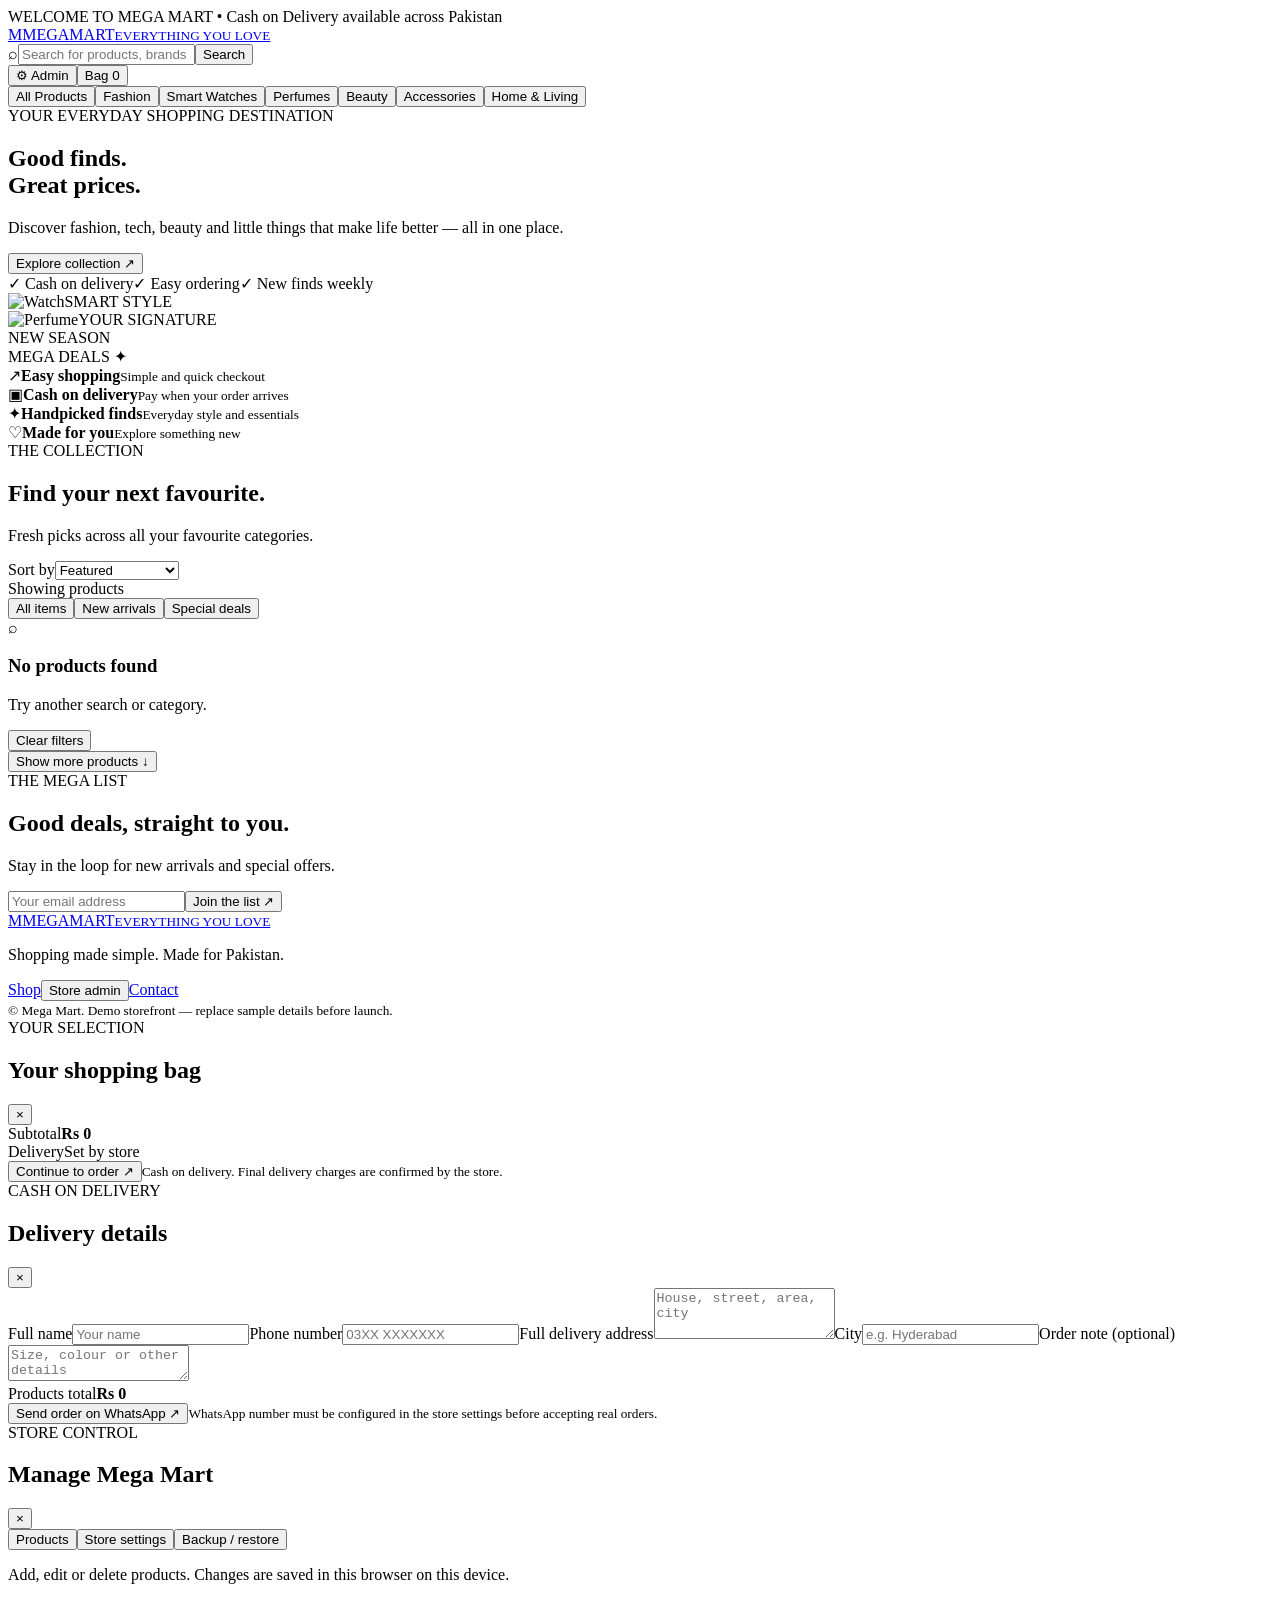
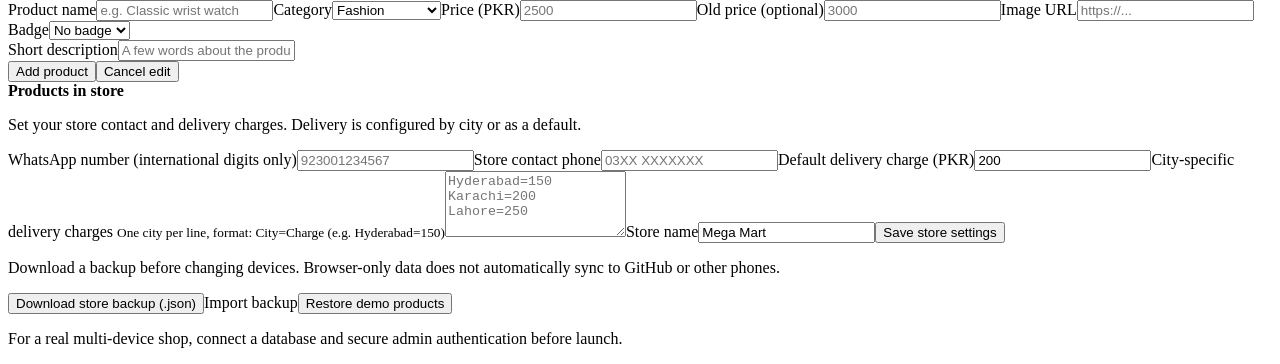
==== index.html @ 47c4ab6a "Add files via upload" ====
<!DOCTYPE html>
<html lang="en">
<head>
<meta charset="UTF-8"><meta name="viewport" content="width=device-width, initial-scale=1.0"><meta name="theme-color" content="#111827">
<meta name="description" content="Mega Mart — fashion, smart watches, perfumes, beauty and everyday lifestyle shopping in Pakistan.">
<title>Mega Mart | Everything You Love</title>
<link rel="preconnect" href="https://fonts.googleapis.com"><link rel="preconnect" href="https://fonts.gstatic.com" crossorigin>
<link href="https://fonts.googleapis.com/css2?family=DM+Sans:wght@400;500;600;700&family=Manrope:wght@400;500;600;700;800&display=swap" rel="stylesheet"><link rel="stylesheet" href="style.css">
</head><body>
<div class="top-strip">WELCOME TO MEGA MART <span> • </span> Cash on Delivery available across Pakistan</div>
<header class="site-header"><a class="brand" href="#"><span class="brand-mark">M</span><span>MEGA<span class="brand-accent">MART</span><small>EVERYTHING YOU LOVE</small></span></a>
<form id="searchForm" class="search-box"><span>⌕</span><input id="searchInput" placeholder="Search for products, brands and more..." aria-label="Search products"><button type="submit">Search</button></form>
<div class="header-actions"><button id="adminOpen" class="text-button">⚙ Admin</button><button id="cartOpen" class="cart-button">Bag <span id="cartCount">0</span></button></div></header>
<nav class="category-nav" id="categoryNav"><button class="nav-category active" data-category="All">All Products</button><button class="nav-category" data-category="Fashion">Fashion</button><button class="nav-category" data-category="Watches">Smart Watches</button><button class="nav-category" data-category="Perfumes">Perfumes</button><button class="nav-category" data-category="Beauty">Beauty</button><button class="nav-category" data-category="Accessories">Accessories</button><button class="nav-category" data-category="Home & Living">Home & Living</button></nav>
<main><section class="hero"><div class="hero-copy"><div class="eyebrow"><span class="eyebrow-dot"></span> YOUR EVERYDAY SHOPPING DESTINATION</div><h1>Good finds.<br><span>Great prices.</span></h1><p>Discover fashion, tech, beauty and little things that make life better — all in one place.</p><button class="primary-button" id="shopNow">Explore collection <span>↗</span></button><div class="hero-trust"><span>✓ Cash on delivery</span><span>✓ Easy ordering</span><span>✓ New finds weekly</span></div></div>
<div class="hero-art"><div class="hero-circle"></div><div class="hero-orbit"></div><div class="hero-product hero-watch"><img src="https://images.unsplash.com/photo-1523275335684-37898b6baf30?auto=format&fit=crop&w=700&q=85" alt="Watch"><span>SMART STYLE</span></div><div class="hero-product hero-perfume"><img src="https://images.unsplash.com/photo-1594035910387-fea47794261f?auto=format&fit=crop&w=500&q=80" alt="Perfume"><span>YOUR SIGNATURE</span></div><div class="hero-chip chip-one">NEW SEASON</div><div class="hero-chip chip-two">MEGA DEALS ✦</div></div></section>
<section class="benefits"><div><span class="benefit-icon">↗</span><span><b>Easy shopping</b><small>Simple and quick checkout</small></span></div><div><span class="benefit-icon">▣</span><span><b>Cash on delivery</b><small>Pay when your order arrives</small></span></div><div><span class="benefit-icon">✦</span><span><b>Handpicked finds</b><small>Everyday style and essentials</small></span></div><div><span class="benefit-icon">♡</span><span><b>Made for you</b><small>Explore something new</small></span></div></section>
<section class="shop-section" id="shopSection"><div class="section-heading"><div><div class="eyebrow">THE COLLECTION</div><h2>Find your next favourite.</h2><p>Fresh picks across all your favourite categories.</p></div><div class="sort-wrap"><label for="sortSelect">Sort by</label><select id="sortSelect"><option value="featured">Featured</option><option value="low">Price: low to high</option><option value="high">Price: high to low</option><option value="name">Name A–Z</option></select></div></div>
<div class="filter-row"><div id="resultCount">Showing products</div><div class="quick-filters"><button class="filter-pill active" data-filter="All">All items</button><button class="filter-pill" data-filter="New">New arrivals</button><button class="filter-pill" data-filter="Sale">Special deals</button></div></div><div id="productGrid" class="product-grid"></div><div id="emptyState" class="empty-state hidden"><div>⌕</div><h3>No products found</h3><p>Try another search or category.</p><button class="secondary-button" id="resetFilters">Clear filters</button></div><div class="load-more-wrap"><button id="loadMore" class="secondary-button">Show more products ↓</button></div></section>
<section class="newsletter"><div><div class="eyebrow">THE MEGA LIST</div><h2>Good deals, straight to you.</h2><p>Stay in the loop for new arrivals and special offers.</p></div><form id="newsletterForm"><input type="email" id="newsletterEmail" placeholder="Your email address" required><button type="submit">Join the list ↗</button></form></section></main>
<footer><a class="brand footer-brand" href="#"><span class="brand-mark">M</span><span>MEGA<span class="brand-accent">MART</span><small>EVERYTHING YOU LOVE</small></span></a><p>Shopping made simple. Made for Pakistan.</p><div class="footer-links"><a href="#shopSection">Shop</a><button id="footerAdmin">Store admin</button><a href="mailto:hello@megamart.example">Contact</a></div><small>© <span id="year"></span> Mega Mart. Demo storefront — replace sample details before launch.</small></footer>
<div id="toast" class="toast" role="status"></div>
<div id="cartOverlay" class="overlay"><div class="drawer"><div class="drawer-head"><div><span class="eyebrow">YOUR SELECTION</span><h2>Your shopping bag</h2></div><button class="close-button" data-close="cartOverlay">×</button></div><div id="cartItems" class="cart-items"></div><div class="cart-bottom"><div class="subtotal"><span>Subtotal</span><b id="cartSubtotal">Rs 0</b></div><div class="subtotal"><span>Delivery</span><span>Set by store</span></div><button id="checkoutButton" class="primary-button full-button">Continue to order ↗</button><small>Cash on delivery. Final delivery charges are confirmed by the store.</small></div></div></div>
<div id="checkoutOverlay" class="overlay"><div class="modal"><div class="modal-head"><div><span class="eyebrow">CASH ON DELIVERY</span><h2>Delivery details</h2></div><button class="close-button" data-close="checkoutOverlay">×</button></div><form id="checkoutForm" class="admin-form"><label>Full name<input id="customerName" required placeholder="Your name"></label><label>Phone number<input id="customerPhone" required type="tel" placeholder="03XX XXXXXXX"></label><label>Full delivery address<textarea id="customerAddress" required rows="3" placeholder="House, street, area, city"></textarea></label><label>City<input id="customerCity" required placeholder="e.g. Hyderabad"></label><label>Order note (optional)<textarea id="customerNote" rows="2" placeholder="Size, colour or other details"></textarea></label><div class="checkout-total"><span>Products total</span><b id="checkoutTotal">Rs 0</b></div><button class="primary-button full-button" type="submit">Send order on WhatsApp ↗</button><small>WhatsApp number must be configured in the store settings before accepting real orders.</small></form></div></div>
<div id="adminOverlay" class="overlay"><div class="modal admin-modal"><div class="modal-head"><div><span class="eyebrow">STORE CONTROL</span><h2>Manage Mega Mart</h2></div><button class="close-button" data-close="adminOverlay">×</button></div>
<div class="admin-tabs"><button class="admin-tab active" data-tab="productsTab">Products</button><button class="admin-tab" data-tab="settingsTab">Store settings</button><button class="admin-tab" data-tab="dataTab">Backup / restore</button></div>
<div id="productsTab" class="admin-panel"><p class="admin-note">Add, edit or delete products. Changes are saved in this browser on this device.</p><form id="productForm" class="admin-form"><input type="hidden" id="editProductId"><div class="form-grid"><label>Product name<input id="productName" required placeholder="e.g. Classic wrist watch"></label><label>Category<select id="productCategory"><option>Fashion</option><option>Watches</option><option>Perfumes</option><option>Beauty</option><option>Accessories</option><option>Home & Living</option></select></label><label>Price (PKR)<input id="productPrice" type="number" min="1" required placeholder="2500"></label><label>Old price (optional)<input id="productOldPrice" type="number" min="0" placeholder="3000"></label><label>Image URL<input id="productImage" type="url" placeholder="https://..."></label><label>Badge<select id="productBadge"><option value="">No badge</option><option>New</option><option>Sale</option><option>Bestseller</option></select></label></div><label>Short description<input id="productDescription" placeholder="A few words about the product"></label><div class="form-actions"><button class="primary-button" type="submit" id="saveProductButton">Add product</button><button class="secondary-button hidden" type="button" id="cancelEdit">Cancel edit</button></div></form><div class="admin-product-head"><b>Products in store</b><span id="adminProductCount"></span></div><div id="adminProductList" class="admin-product-list"></div></div>
<div id="settingsTab" class="admin-panel hidden"><p class="admin-note">Set your store contact and delivery charges. Delivery is configured by city or as a default.</p><form id="settingsForm" class="admin-form"><label>WhatsApp number (international digits only)<input id="settingWhatsapp" placeholder="923001234567"></label><label>Store contact phone<input id="settingPhone" placeholder="03XX XXXXXXX"></label><label>Default delivery charge (PKR)<input id="settingDelivery" type="number" min="0" value="200"></label><label>City-specific delivery charges <small>One city per line, format: City=Charge (e.g. Hyderabad=150)</small><textarea id="settingCityDelivery" rows="4" placeholder="Hyderabad=150&#10;Karachi=200&#10;Lahore=250"></textarea></label><label>Store name<input id="settingStoreName" value="Mega Mart"></label><button class="primary-button" type="submit">Save store settings</button></form></div>
<div id="dataTab" class="admin-panel hidden"><p class="admin-note">Download a backup before changing devices. Browser-only data does not automatically sync to GitHub or other phones.</p><div class="backup-actions"><button class="secondary-button" id="exportData">Download store backup (.json)</button><label class="file-button">Import backup<input id="importData" type="file" accept=".json,application/json" hidden></label><button class="secondary-button danger-button" id="resetDemo">Restore demo products</button></div><p class="small-note">For a real multi-device shop, connect a database and secure admin authentication before launch.</p></div>
</div></div>
<script src="products.js"></script><script src="app.js"></script>
</body></html>
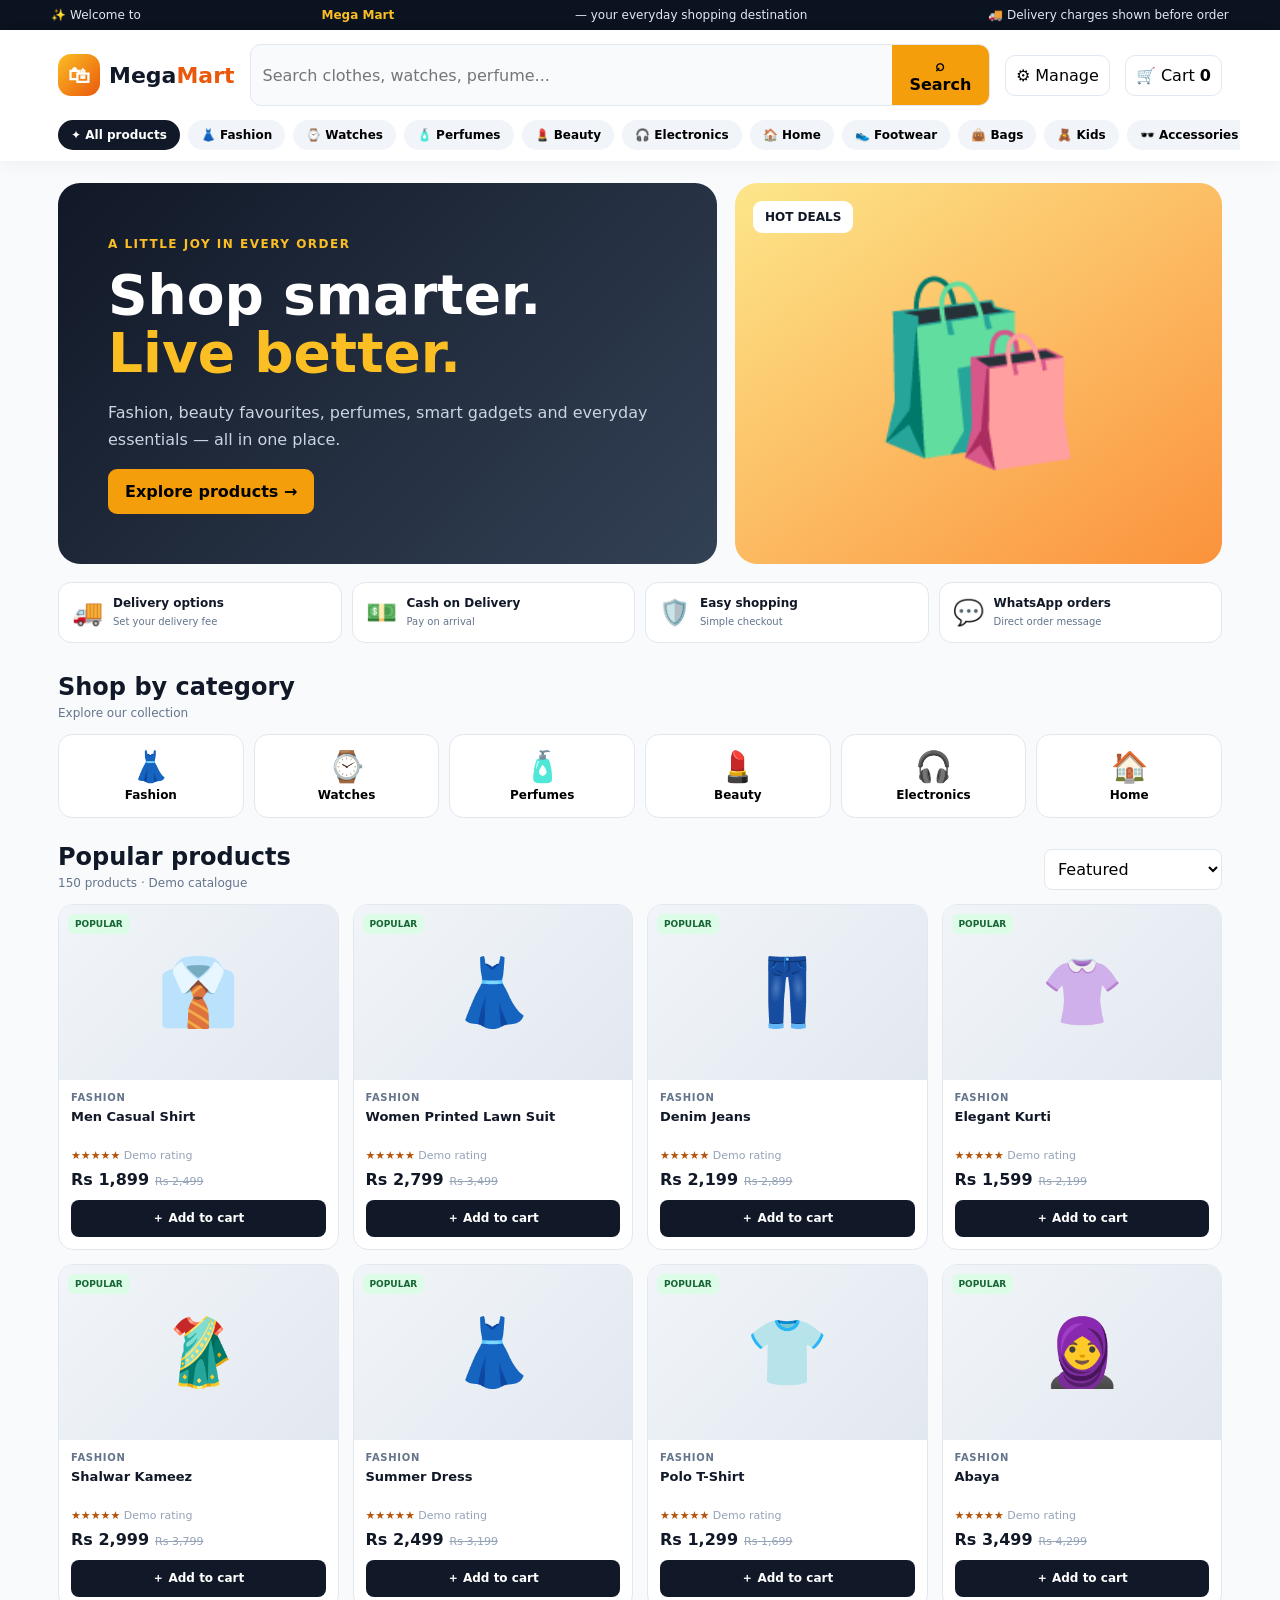
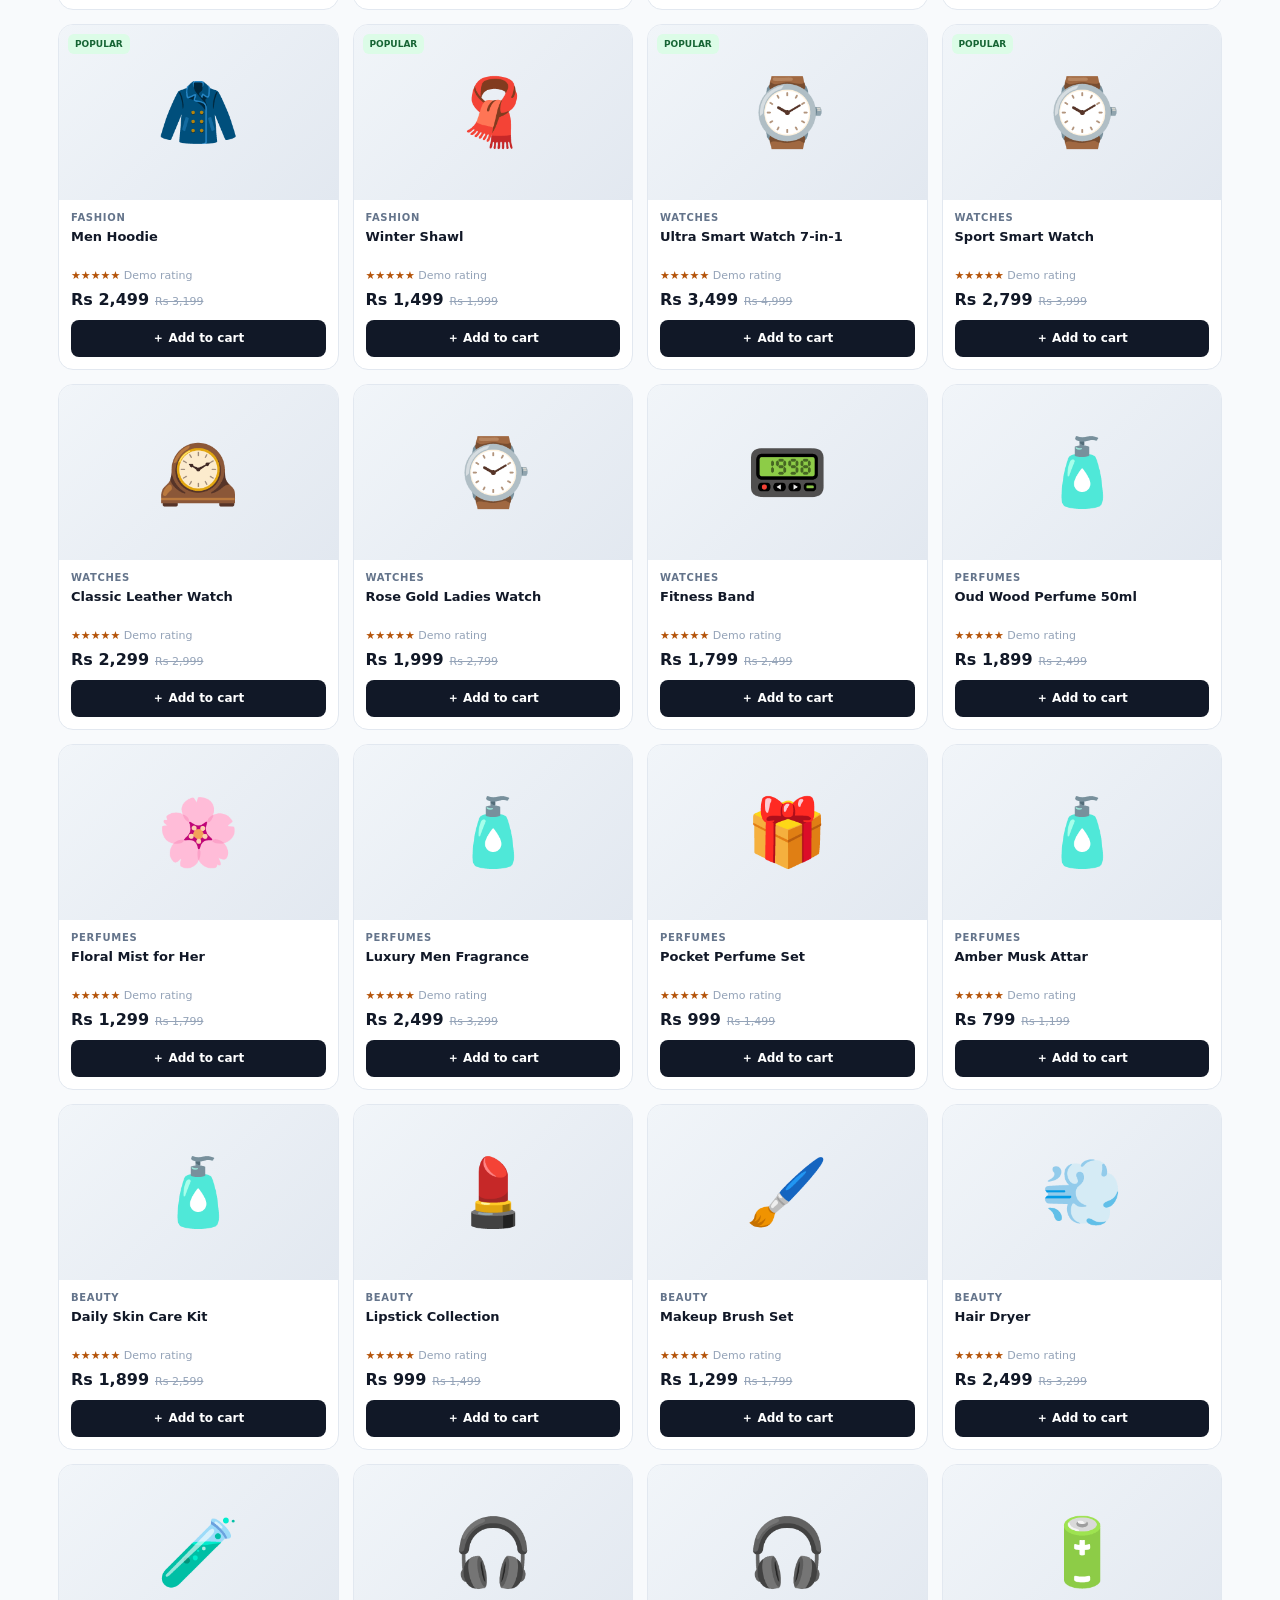
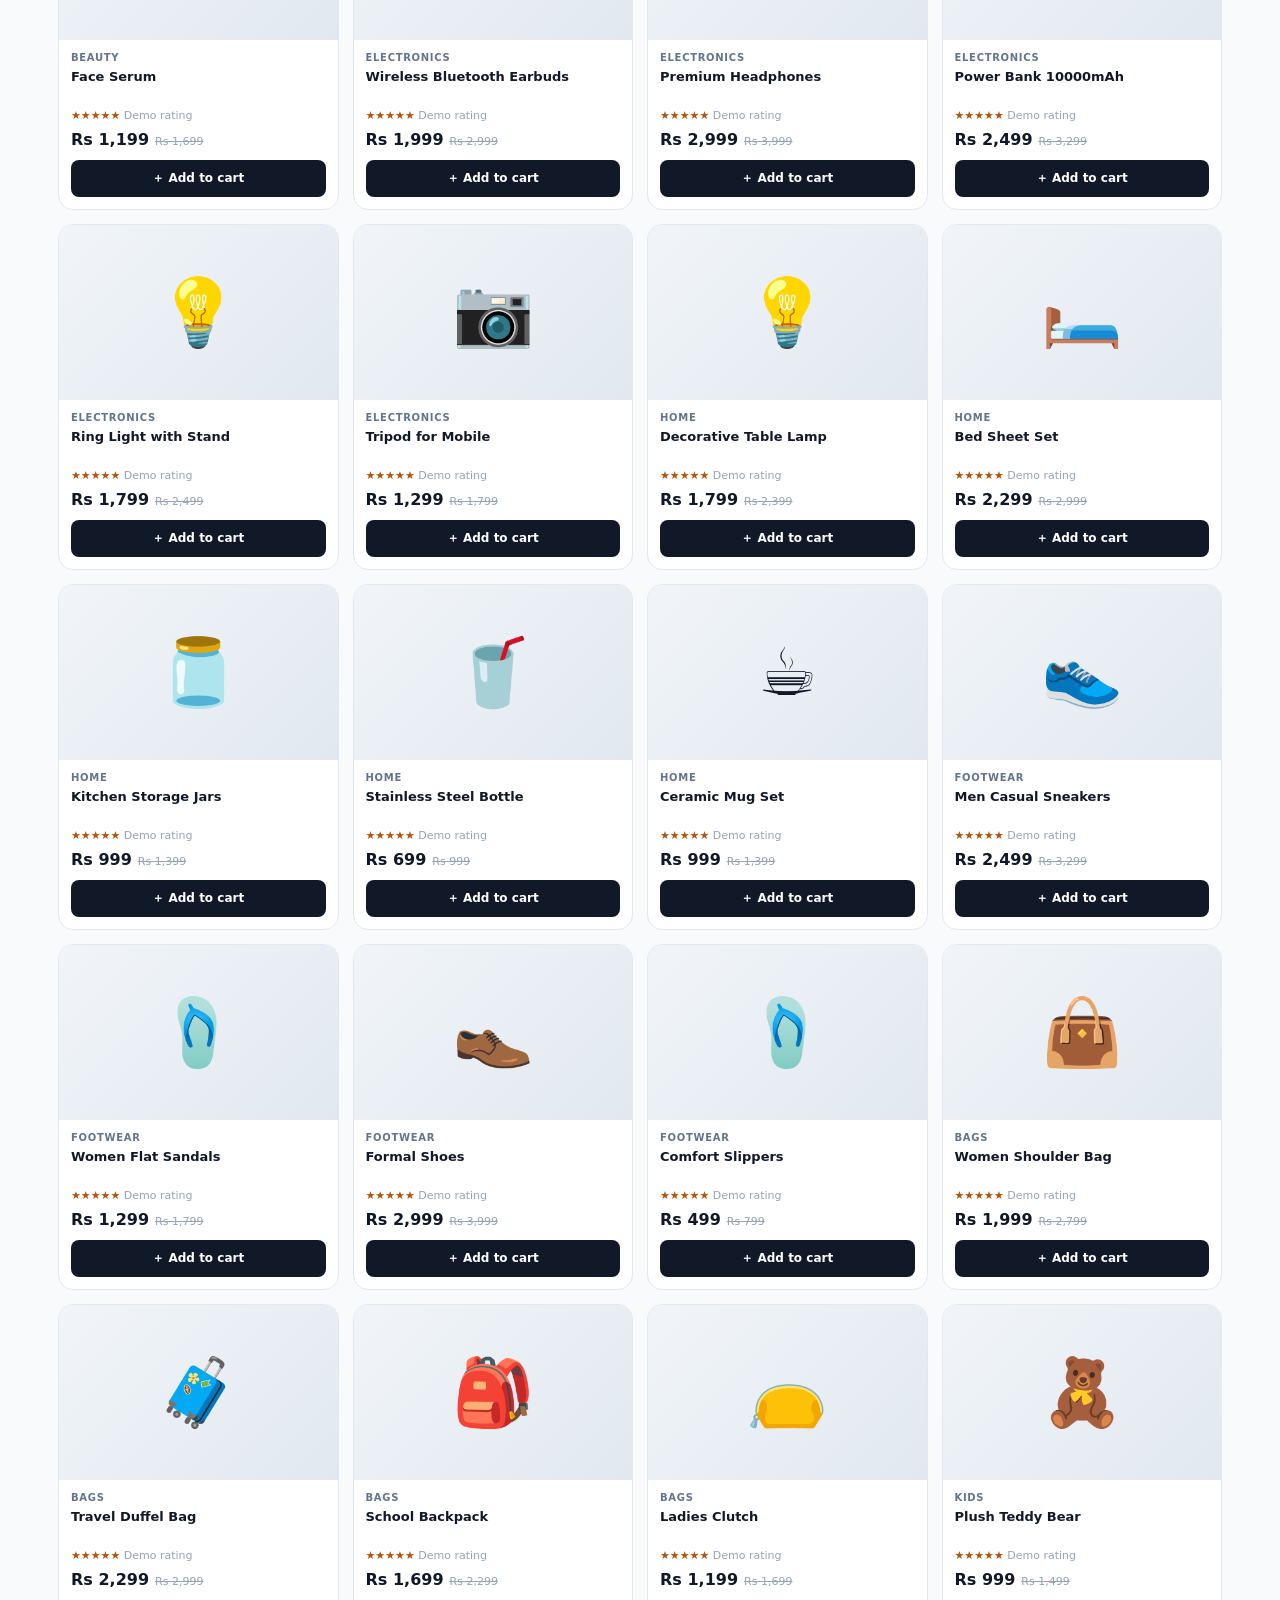
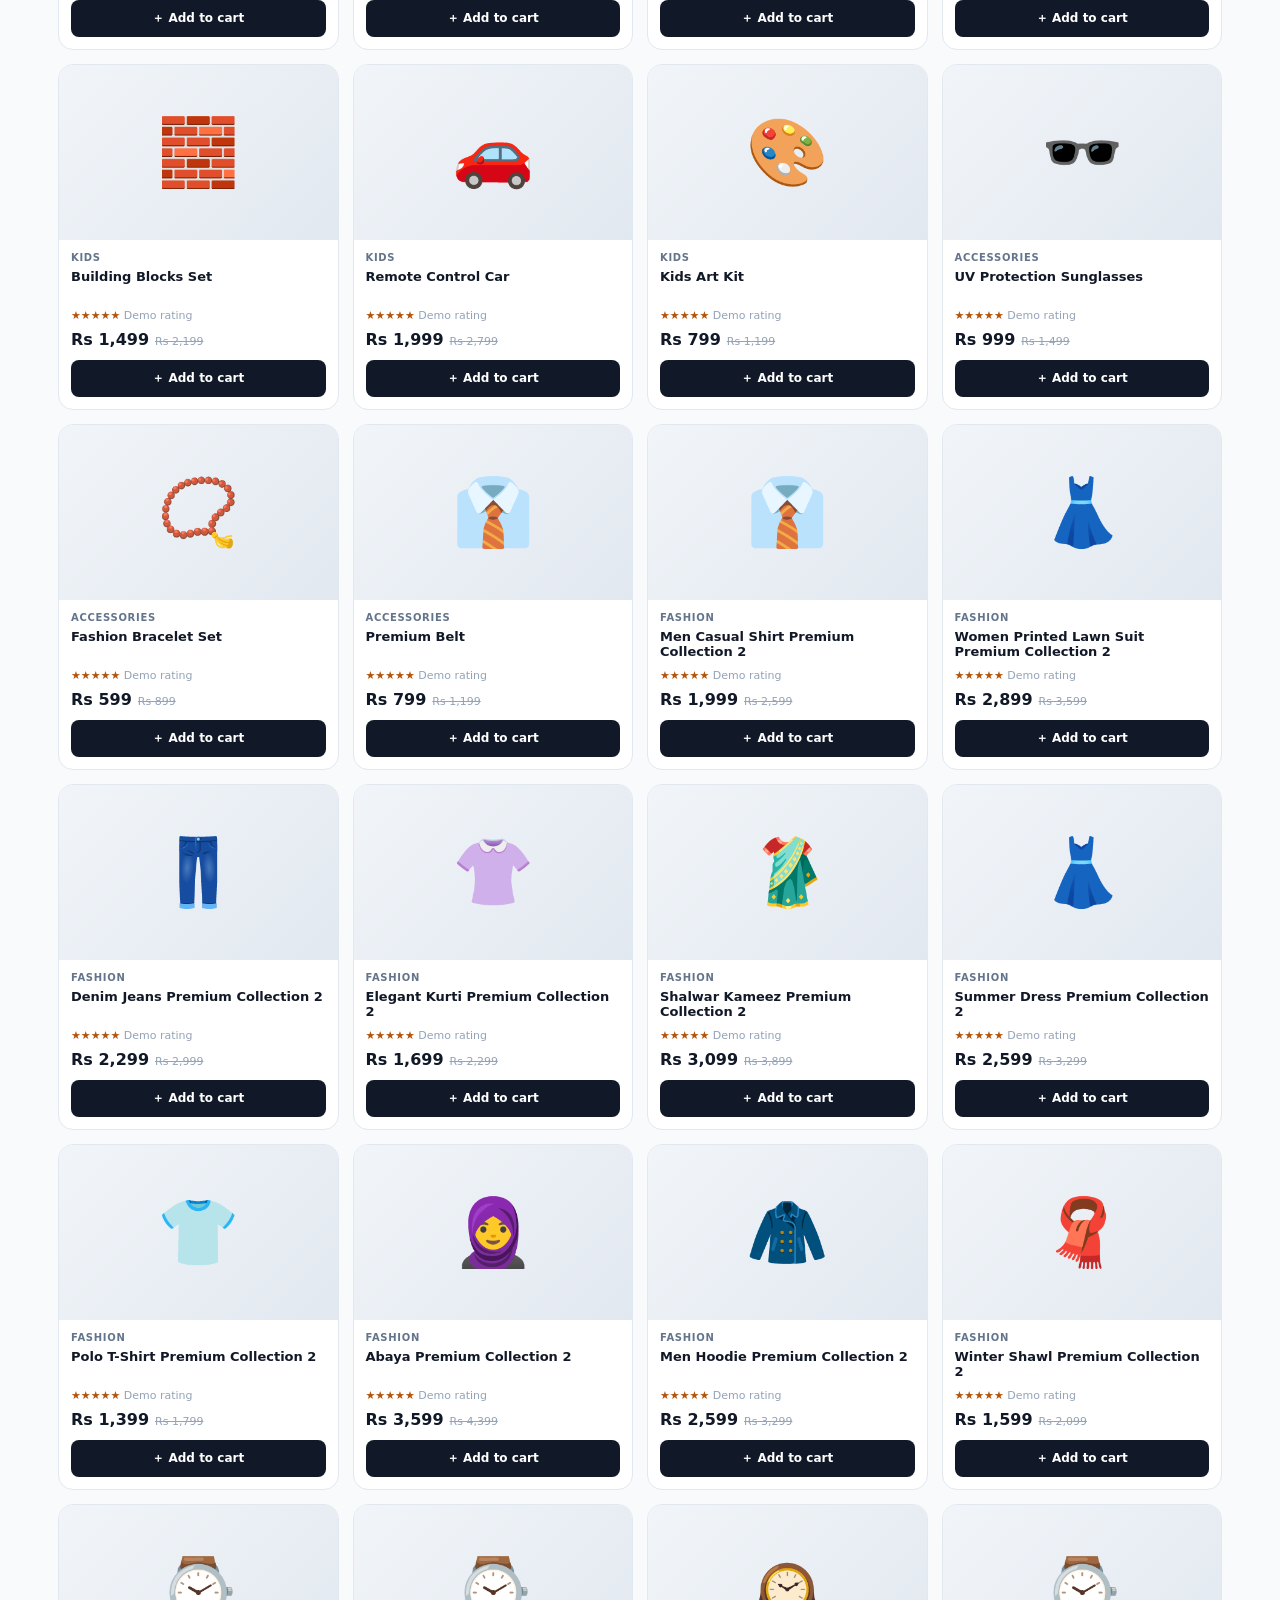
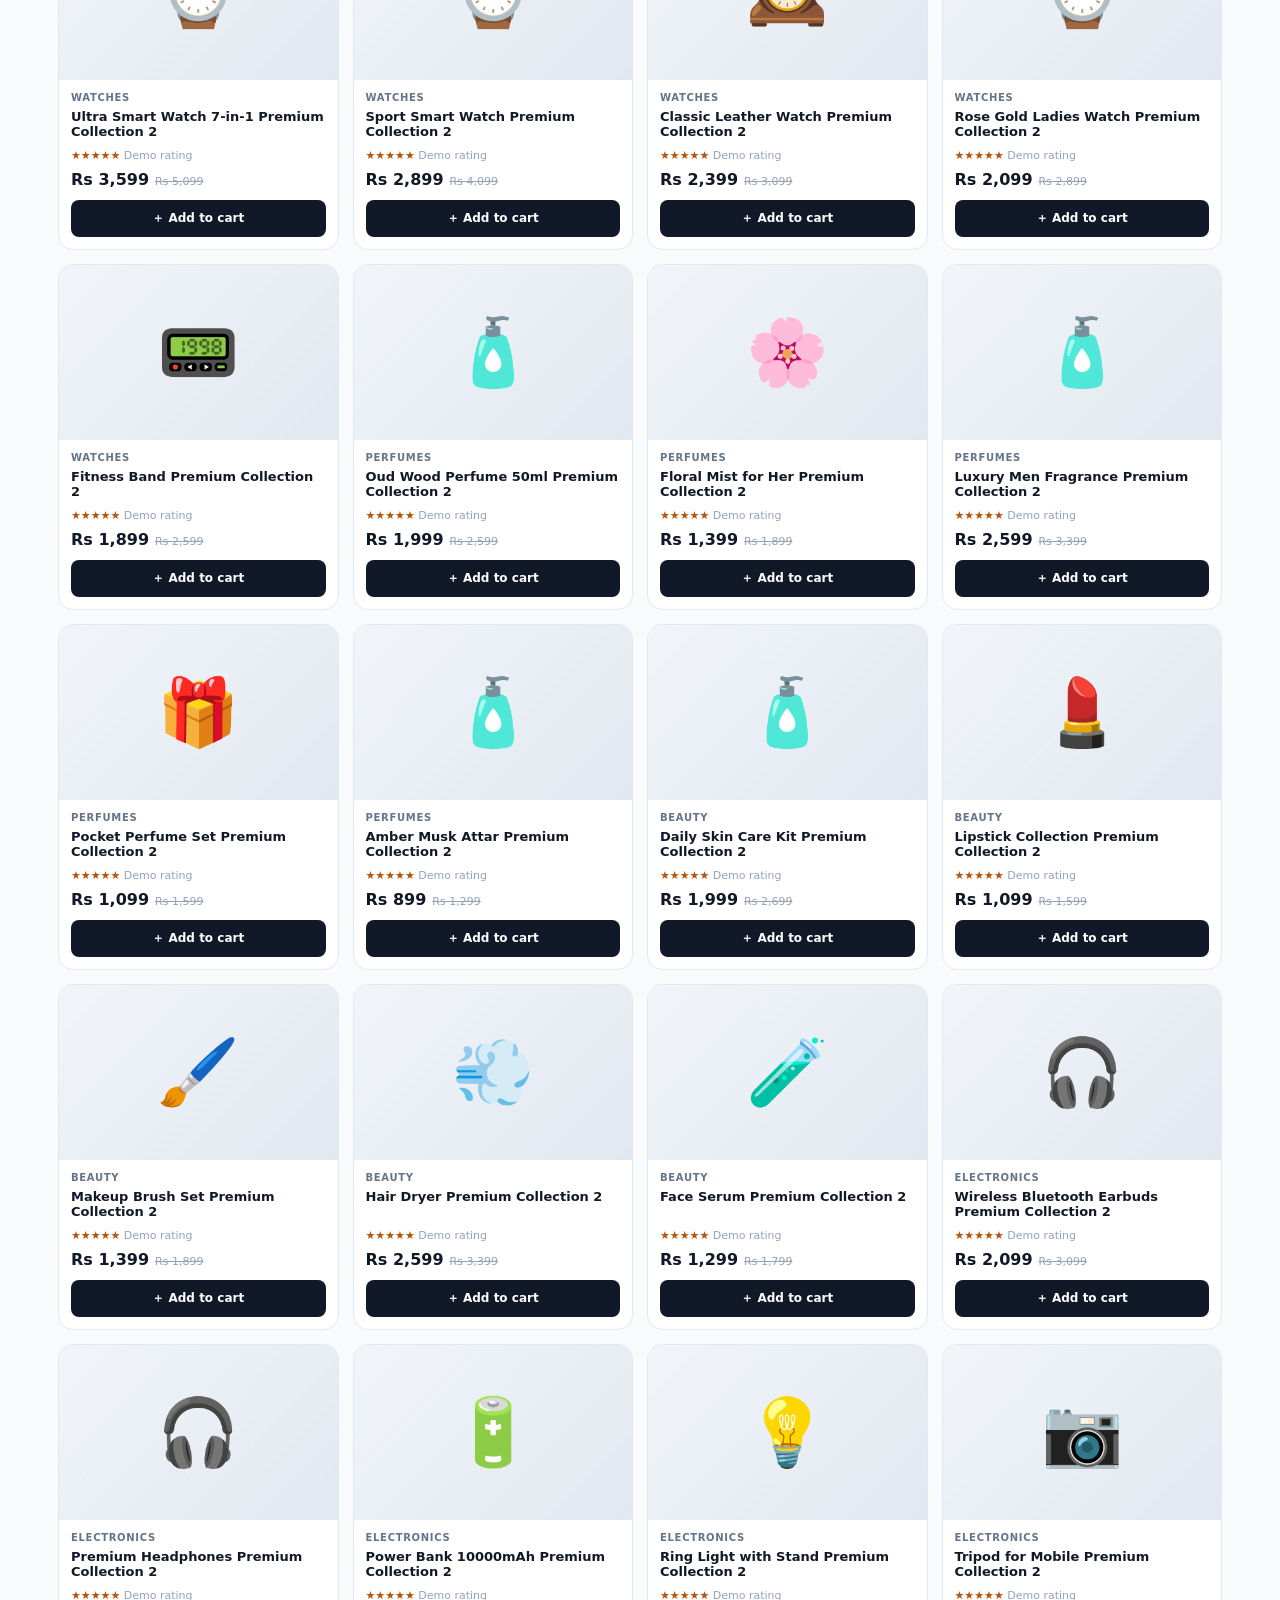
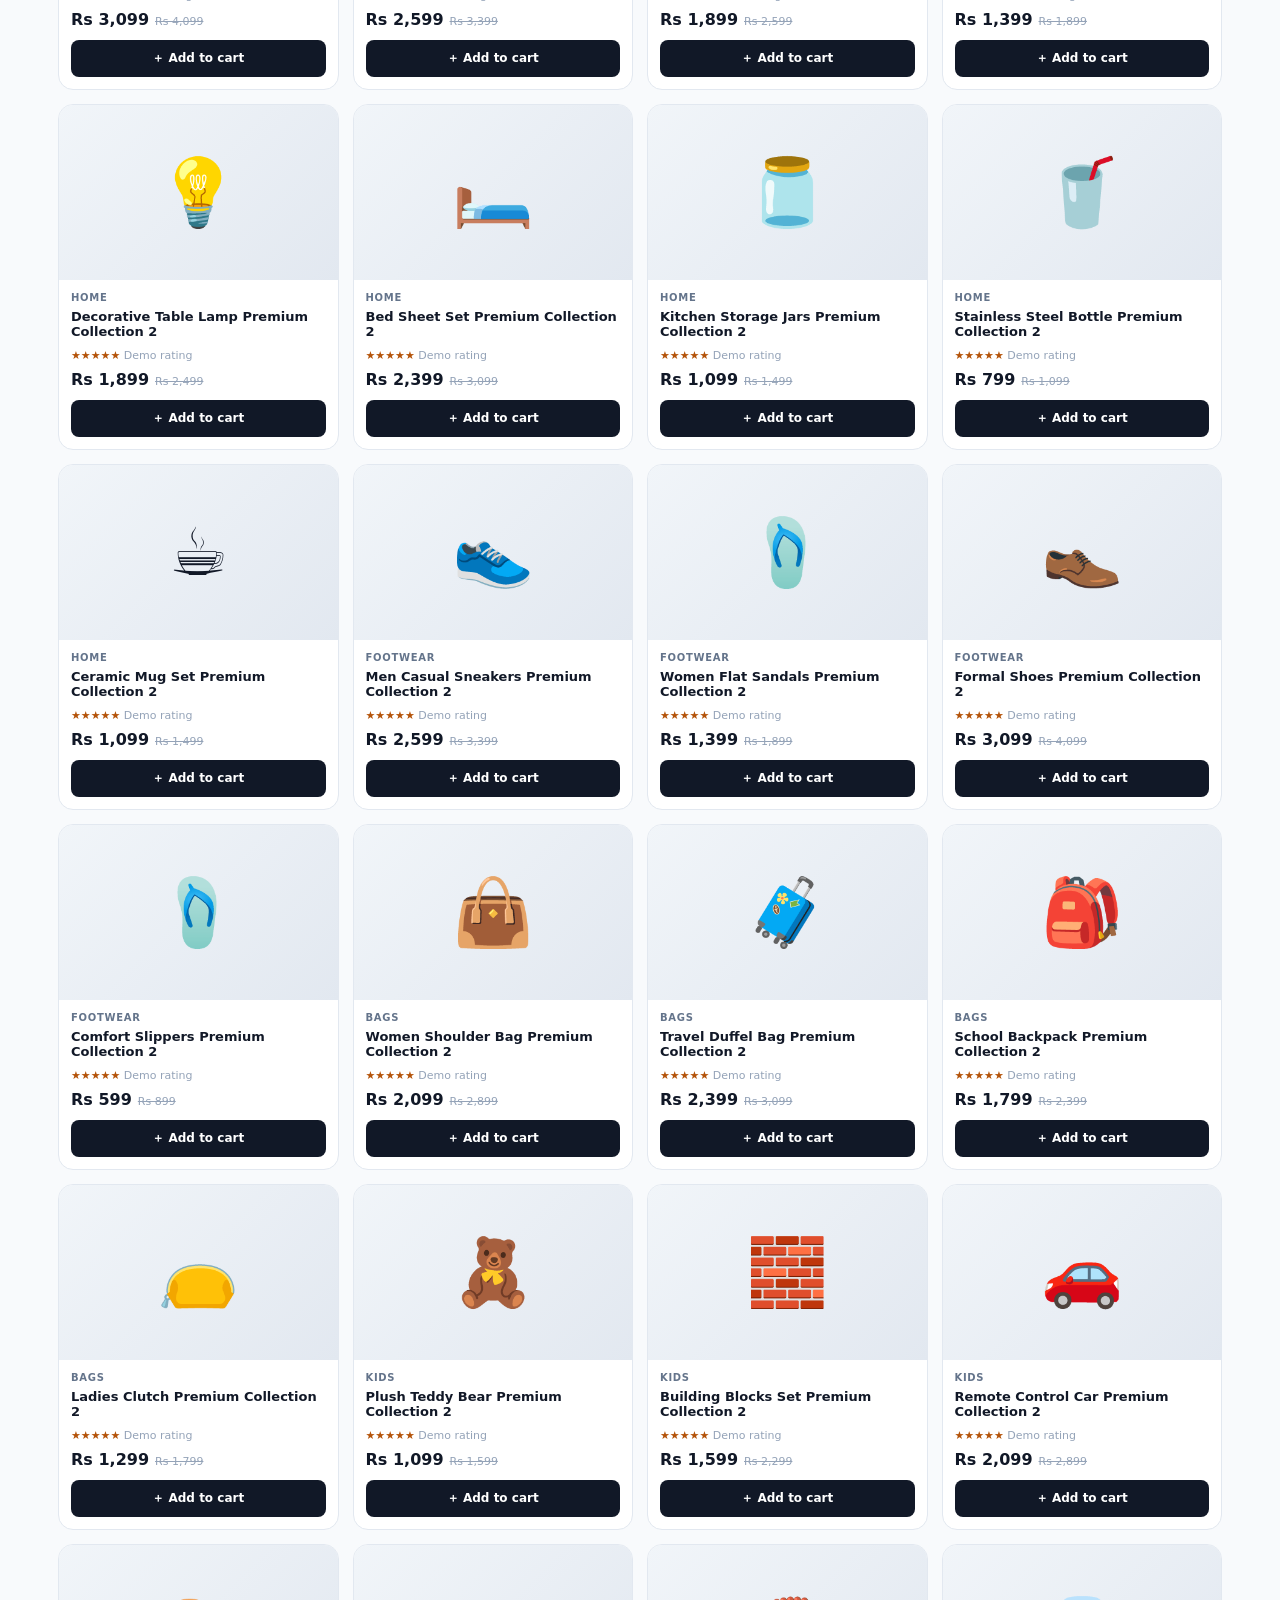
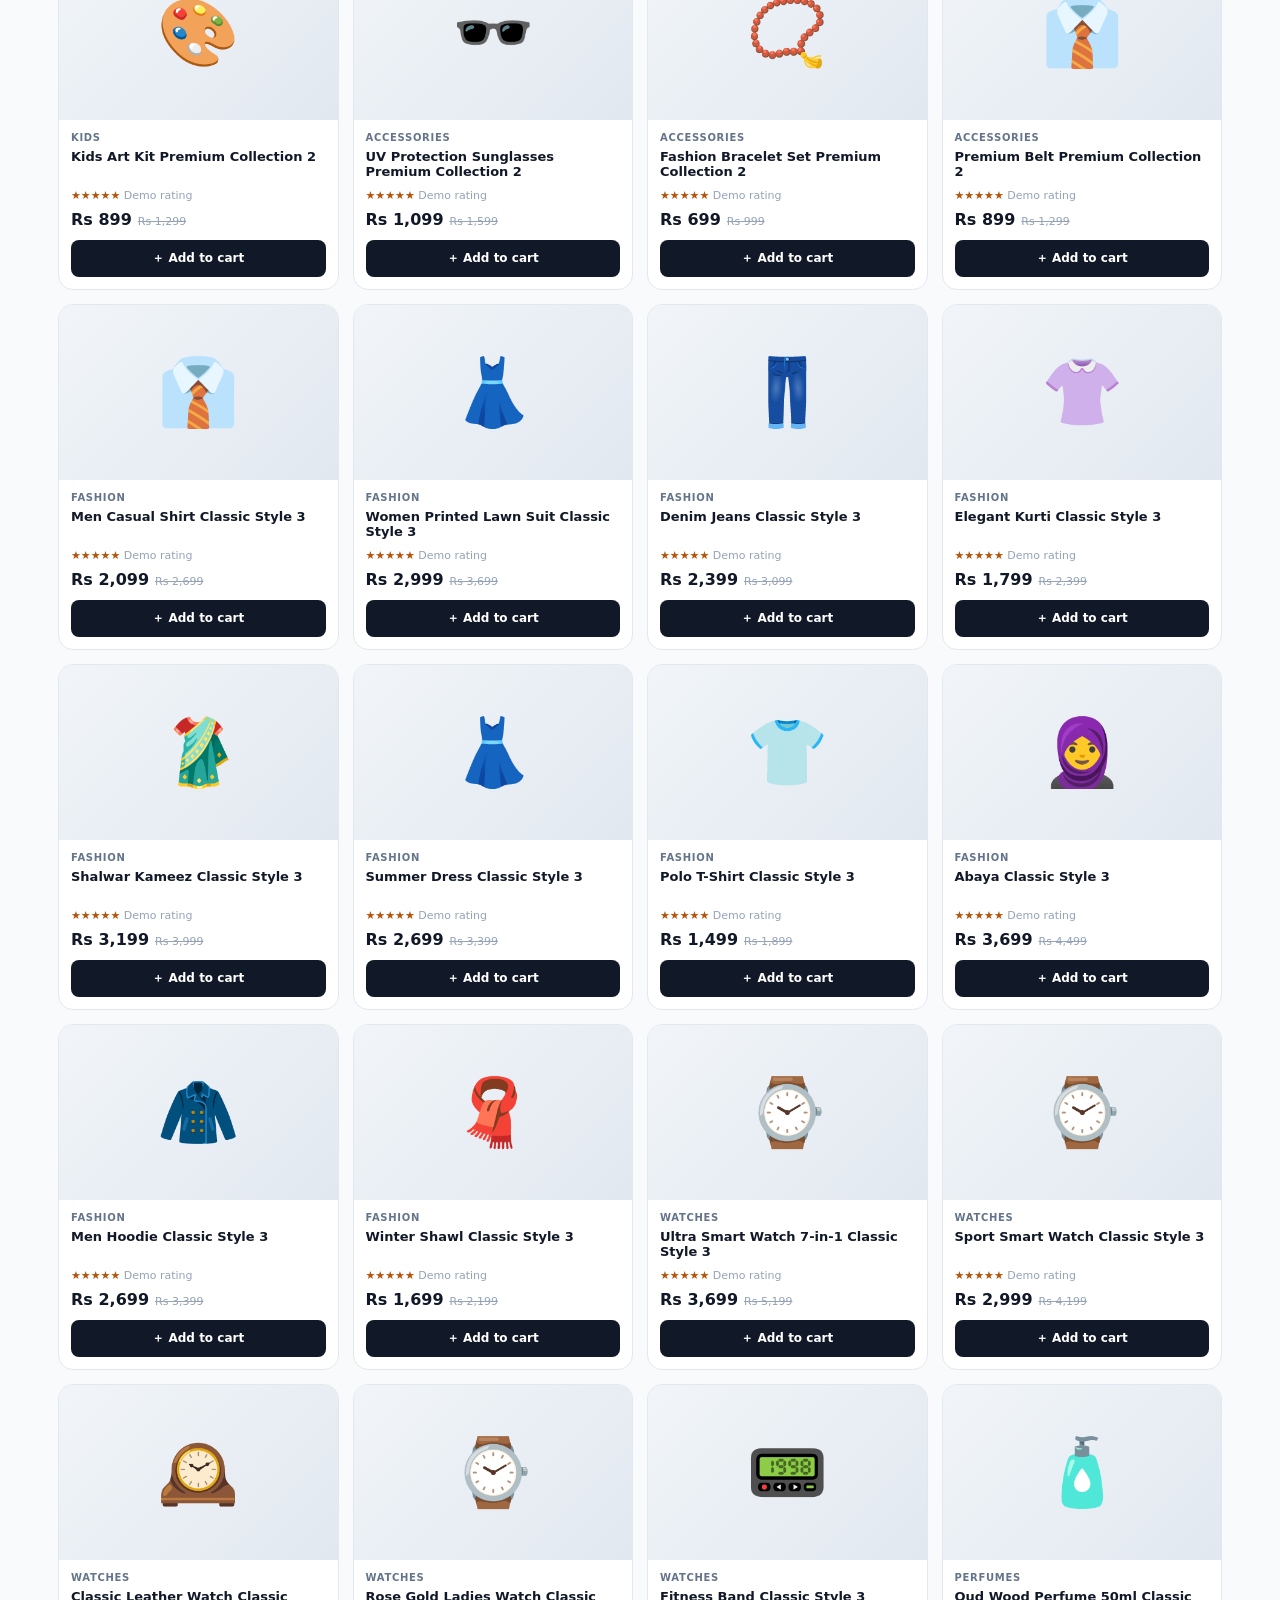
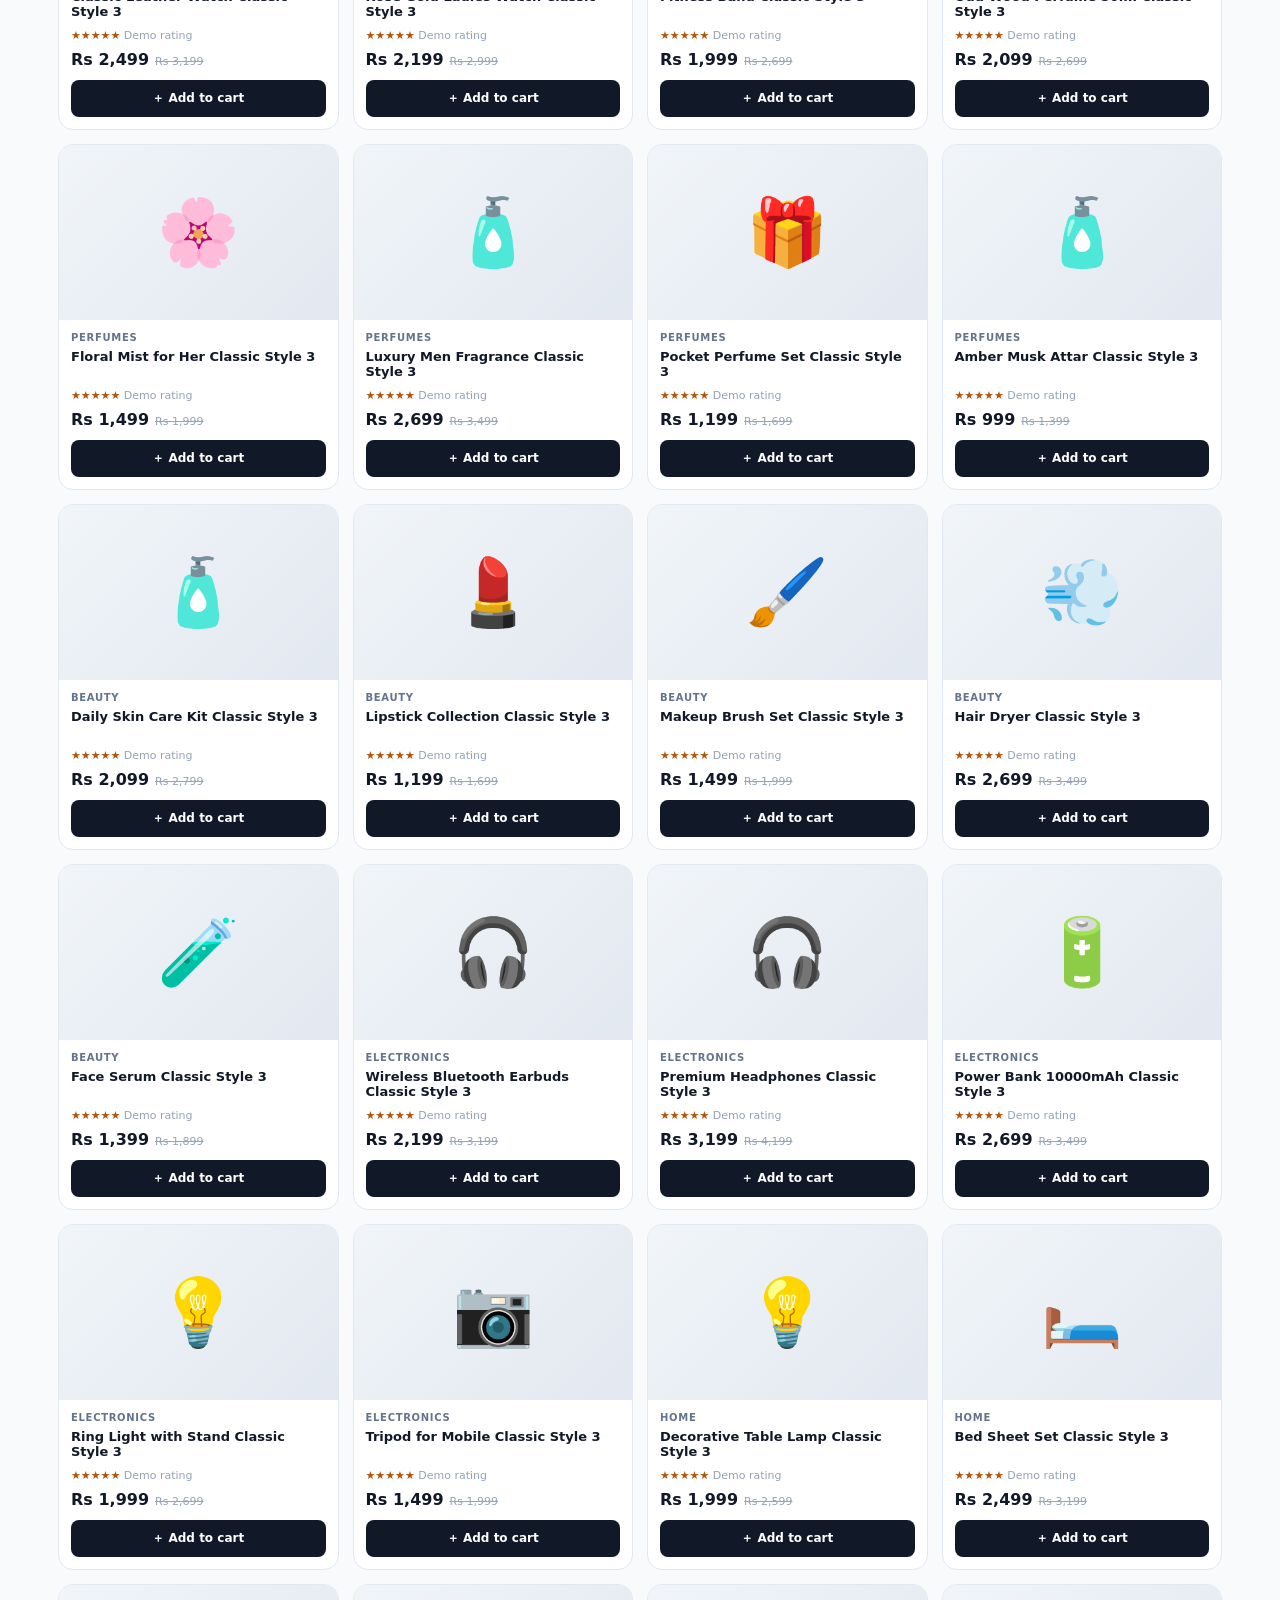
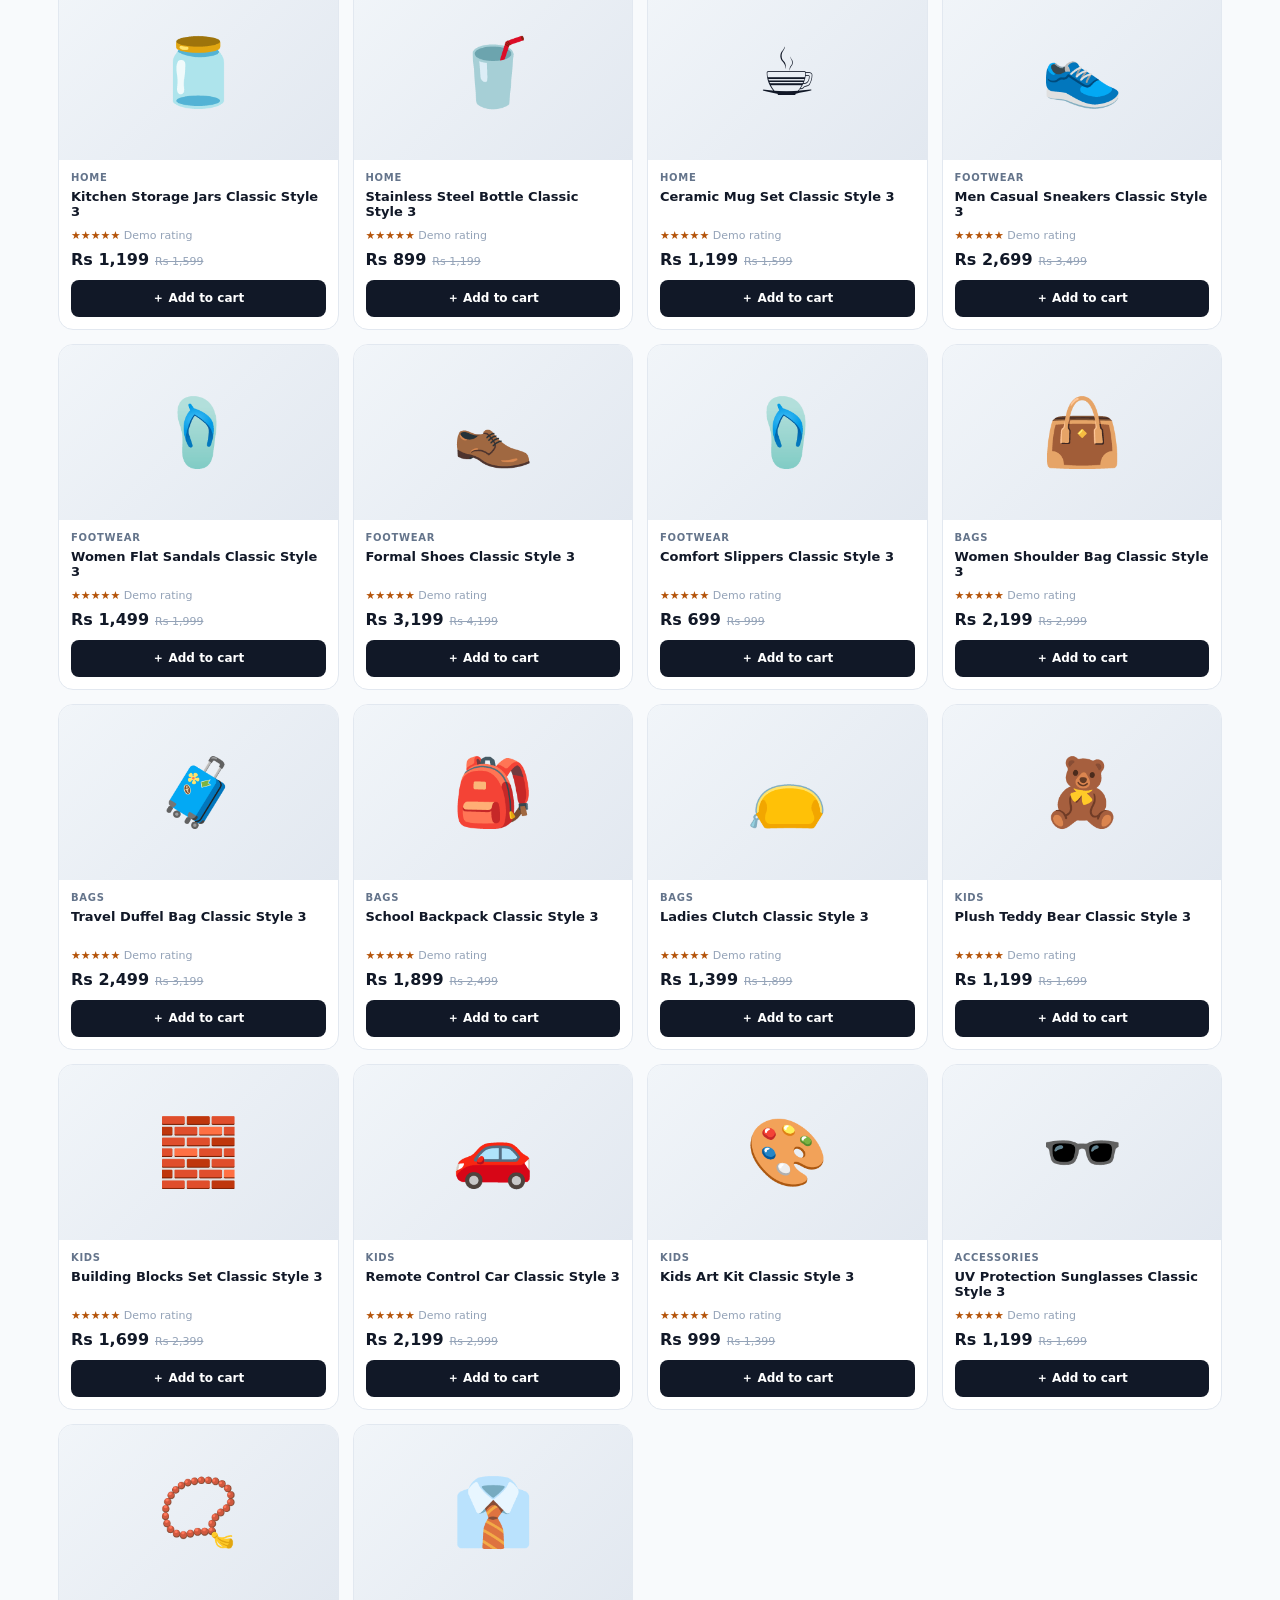
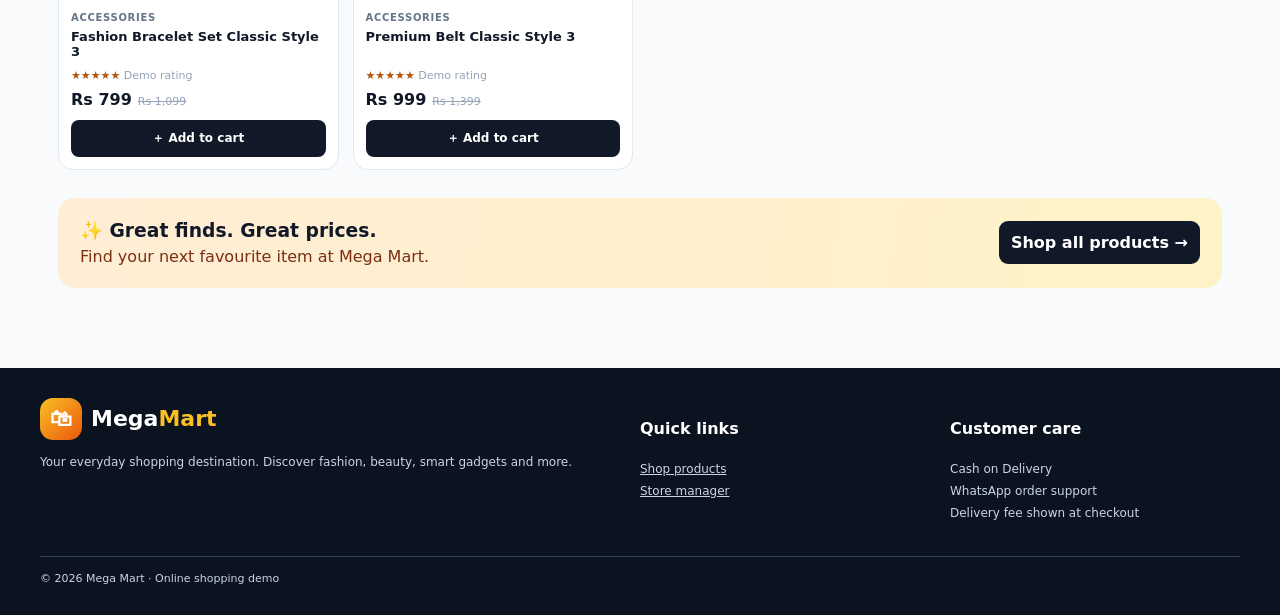
==== commit cc155ee3: "Add files via upload" ====
--- a/index.html
+++ b/index.html
@@ -1,32 +1,38 @@
-<!DOCTYPE html>
-<html lang="en">
-<head>
-<meta charset="UTF-8"><meta name="viewport" content="width=device-width, initial-scale=1.0"><meta name="theme-color" content="#111827">
-<meta name="description" content="Mega Mart — fashion, smart watches, perfumes, beauty and everyday lifestyle shopping in Pakistan.">
-<title>Mega Mart | Everything You Love</title>
-<link rel="preconnect" href="https://fonts.googleapis.com"><link rel="preconnect" href="https://fonts.gstatic.com" crossorigin>
-<link href="https://fonts.googleapis.com/css2?family=DM+Sans:wght@400;500;600;700&family=Manrope:wght@400;500;600;700;800&display=swap" rel="stylesheet"><link rel="stylesheet" href="style.css">
-</head><body>
-<div class="top-strip">WELCOME TO MEGA MART <span> • </span> Cash on Delivery available across Pakistan</div>
-<header class="site-header"><a class="brand" href="#"><span class="brand-mark">M</span><span>MEGA<span class="brand-accent">MART</span><small>EVERYTHING YOU LOVE</small></span></a>
-<form id="searchForm" class="search-box"><span>⌕</span><input id="searchInput" placeholder="Search for products, brands and more..." aria-label="Search products"><button type="submit">Search</button></form>
-<div class="header-actions"><button id="adminOpen" class="text-button">⚙ Admin</button><button id="cartOpen" class="cart-button">Bag <span id="cartCount">0</span></button></div></header>
-<nav class="category-nav" id="categoryNav"><button class="nav-category active" data-category="All">All Products</button><button class="nav-category" data-category="Fashion">Fashion</button><button class="nav-category" data-category="Watches">Smart Watches</button><button class="nav-category" data-category="Perfumes">Perfumes</button><button class="nav-category" data-category="Beauty">Beauty</button><button class="nav-category" data-category="Accessories">Accessories</button><button class="nav-category" data-category="Home & Living">Home & Living</button></nav>
-<main><section class="hero"><div class="hero-copy"><div class="eyebrow"><span class="eyebrow-dot"></span> YOUR EVERYDAY SHOPPING DESTINATION</div><h1>Good finds.<br><span>Great prices.</span></h1><p>Discover fashion, tech, beauty and little things that make life better — all in one place.</p><button class="primary-button" id="shopNow">Explore collection <span>↗</span></button><div class="hero-trust"><span>✓ Cash on delivery</span><span>✓ Easy ordering</span><span>✓ New finds weekly</span></div></div>
-<div class="hero-art"><div class="hero-circle"></div><div class="hero-orbit"></div><div class="hero-product hero-watch"><img src="https://images.unsplash.com/photo-1523275335684-37898b6baf30?auto=format&fit=crop&w=700&q=85" alt="Watch"><span>SMART STYLE</span></div><div class="hero-product hero-perfume"><img src="https://images.unsplash.com/photo-1594035910387-fea47794261f?auto=format&fit=crop&w=500&q=80" alt="Perfume"><span>YOUR SIGNATURE</span></div><div class="hero-chip chip-one">NEW SEASON</div><div class="hero-chip chip-two">MEGA DEALS ✦</div></div></section>
-<section class="benefits"><div><span class="benefit-icon">↗</span><span><b>Easy shopping</b><small>Simple and quick checkout</small></span></div><div><span class="benefit-icon">▣</span><span><b>Cash on delivery</b><small>Pay when your order arrives</small></span></div><div><span class="benefit-icon">✦</span><span><b>Handpicked finds</b><small>Everyday style and essentials</small></span></div><div><span class="benefit-icon">♡</span><span><b>Made for you</b><small>Explore something new</small></span></div></section>
-<section class="shop-section" id="shopSection"><div class="section-heading"><div><div class="eyebrow">THE COLLECTION</div><h2>Find your next favourite.</h2><p>Fresh picks across all your favourite categories.</p></div><div class="sort-wrap"><label for="sortSelect">Sort by</label><select id="sortSelect"><option value="featured">Featured</option><option value="low">Price: low to high</option><option value="high">Price: high to low</option><option value="name">Name A–Z</option></select></div></div>
-<div class="filter-row"><div id="resultCount">Showing products</div><div class="quick-filters"><button class="filter-pill active" data-filter="All">All items</button><button class="filter-pill" data-filter="New">New arrivals</button><button class="filter-pill" data-filter="Sale">Special deals</button></div></div><div id="productGrid" class="product-grid"></div><div id="emptyState" class="empty-state hidden"><div>⌕</div><h3>No products found</h3><p>Try another search or category.</p><button class="secondary-button" id="resetFilters">Clear filters</button></div><div class="load-more-wrap"><button id="loadMore" class="secondary-button">Show more products ↓</button></div></section>
-<section class="newsletter"><div><div class="eyebrow">THE MEGA LIST</div><h2>Good deals, straight to you.</h2><p>Stay in the loop for new arrivals and special offers.</p></div><form id="newsletterForm"><input type="email" id="newsletterEmail" placeholder="Your email address" required><button type="submit">Join the list ↗</button></form></section></main>
-<footer><a class="brand footer-brand" href="#"><span class="brand-mark">M</span><span>MEGA<span class="brand-accent">MART</span><small>EVERYTHING YOU LOVE</small></span></a><p>Shopping made simple. Made for Pakistan.</p><div class="footer-links"><a href="#shopSection">Shop</a><button id="footerAdmin">Store admin</button><a href="mailto:hello@megamart.example">Contact</a></div><small>© <span id="year"></span> Mega Mart. Demo storefront — replace sample details before launch.</small></footer>
-<div id="toast" class="toast" role="status"></div>
-<div id="cartOverlay" class="overlay"><div class="drawer"><div class="drawer-head"><div><span class="eyebrow">YOUR SELECTION</span><h2>Your shopping bag</h2></div><button class="close-button" data-close="cartOverlay">×</button></div><div id="cartItems" class="cart-items"></div><div class="cart-bottom"><div class="subtotal"><span>Subtotal</span><b id="cartSubtotal">Rs 0</b></div><div class="subtotal"><span>Delivery</span><span>Set by store</span></div><button id="checkoutButton" class="primary-button full-button">Continue to order ↗</button><small>Cash on delivery. Final delivery charges are confirmed by the store.</small></div></div></div>
-<div id="checkoutOverlay" class="overlay"><div class="modal"><div class="modal-head"><div><span class="eyebrow">CASH ON DELIVERY</span><h2>Delivery details</h2></div><button class="close-button" data-close="checkoutOverlay">×</button></div><form id="checkoutForm" class="admin-form"><label>Full name<input id="customerName" required placeholder="Your name"></label><label>Phone number<input id="customerPhone" required type="tel" placeholder="03XX XXXXXXX"></label><label>Full delivery address<textarea id="customerAddress" required rows="3" placeholder="House, street, area, city"></textarea></label><label>City<input id="customerCity" required placeholder="e.g. Hyderabad"></label><label>Order note (optional)<textarea id="customerNote" rows="2" placeholder="Size, colour or other details"></textarea></label><div class="checkout-total"><span>Products total</span><b id="checkoutTotal">Rs 0</b></div><button class="primary-button full-button" type="submit">Send order on WhatsApp ↗</button><small>WhatsApp number must be configured in the store settings before accepting real orders.</small></form></div></div>
-<div id="adminOverlay" class="overlay"><div class="modal admin-modal"><div class="modal-head"><div><span class="eyebrow">STORE CONTROL</span><h2>Manage Mega Mart</h2></div><button class="close-button" data-close="adminOverlay">×</button></div>
-<div class="admin-tabs"><button class="admin-tab active" data-tab="productsTab">Products</button><button class="admin-tab" data-tab="settingsTab">Store settings</button><button class="admin-tab" data-tab="dataTab">Backup / restore</button></div>
-<div id="productsTab" class="admin-panel"><p class="admin-note">Add, edit or delete products. Changes are saved in this browser on this device.</p><form id="productForm" class="admin-form"><input type="hidden" id="editProductId"><div class="form-grid"><label>Product name<input id="productName" required placeholder="e.g. Classic wrist watch"></label><label>Category<select id="productCategory"><option>Fashion</option><option>Watches</option><option>Perfumes</option><option>Beauty</option><option>Accessories</option><option>Home & Living</option></select></label><label>Price (PKR)<input id="productPrice" type="number" min="1" required placeholder="2500"></label><label>Old price (optional)<input id="productOldPrice" type="number" min="0" placeholder="3000"></label><label>Image URL<input id="productImage" type="url" placeholder="https://..."></label><label>Badge<select id="productBadge"><option value="">No badge</option><option>New</option><option>Sale</option><option>Bestseller</option></select></label></div><label>Short description<input id="productDescription" placeholder="A few words about the product"></label><div class="form-actions"><button class="primary-button" type="submit" id="saveProductButton">Add product</button><button class="secondary-button hidden" type="button" id="cancelEdit">Cancel edit</button></div></form><div class="admin-product-head"><b>Products in store</b><span id="adminProductCount"></span></div><div id="adminProductList" class="admin-product-list"></div></div>
-<div id="settingsTab" class="admin-panel hidden"><p class="admin-note">Set your store contact and delivery charges. Delivery is configured by city or as a default.</p><form id="settingsForm" class="admin-form"><label>WhatsApp number (international digits only)<input id="settingWhatsapp" placeholder="923001234567"></label><label>Store contact phone<input id="settingPhone" placeholder="03XX XXXXXXX"></label><label>Default delivery charge (PKR)<input id="settingDelivery" type="number" min="0" value="200"></label><label>City-specific delivery charges <small>One city per line, format: City=Charge (e.g. Hyderabad=150)</small><textarea id="settingCityDelivery" rows="4" placeholder="Hyderabad=150&#10;Karachi=200&#10;Lahore=250"></textarea></label><label>Store name<input id="settingStoreName" value="Mega Mart"></label><button class="primary-button" type="submit">Save store settings</button></form></div>
-<div id="dataTab" class="admin-panel hidden"><p class="admin-note">Download a backup before changing devices. Browser-only data does not automatically sync to GitHub or other phones.</p><div class="backup-actions"><button class="secondary-button" id="exportData">Download store backup (.json)</button><label class="file-button">Import backup<input id="importData" type="file" accept=".json,application/json" hidden></label><button class="secondary-button danger-button" id="resetDemo">Restore demo products</button></div><p class="small-note">For a real multi-device shop, connect a database and secure admin authentication before launch.</p></div>
-</div></div>
-<script src="products.js"></script><script src="app.js"></script>
-</body></html>+<!doctype html><html lang="en"><head><meta charset="utf-8"><meta name="viewport" content="width=device-width,initial-scale=1"><meta name="theme-color" content="#111827"><title>Mega Mart | Online Shopping</title>
+<style>
+:root{--dark:#111827;--orange:#f59e0b;--red:#ea580c;--muted:#64748b;--line:#e2e8f0;--bg:#f8fafc}*{box-sizing:border-box}body{margin:0;background:var(--bg);color:var(--dark);font-family:system-ui,-apple-system,Segoe UI,Arial,sans-serif}button,input,select,textarea{font:inherit}button{cursor:pointer}.top{background:#0b1220;color:#e2e8f0;padding:8px 4%;display:flex;justify-content:space-between;gap:8px;flex-wrap:wrap;font-size:12px}.top b{color:#fbbf24}.head{position:sticky;top:0;background:white;z-index:10;box-shadow:0 4px 18px #0f172a0b}.headrow{max-width:1200px;margin:auto;padding:14px 18px;display:flex;align-items:center;gap:15px}.logo{display:flex;align-items:center;gap:9px;font-size:22px;font-weight:900;white-space:nowrap}.mark{display:grid;place-items:center;width:42px;height:42px;border-radius:13px;background:linear-gradient(135deg,#fbbf24,#ea580c);color:white}.search{display:flex;flex:1;border:1px solid var(--line);border-radius:11px;overflow:hidden;background:#f8fafc}.search input{width:100%;min-width:0;border:0;background:transparent;padding:12px;outline:0}.search button,.btn{border:0;background:var(--orange);padding:11px 15px;font-weight:800}.headbtn{border:1px solid var(--line);background:white;border-radius:10px;padding:10px;white-space:nowrap}.nav{max-width:1200px;margin:auto;padding:0 18px 11px;display:flex;gap:8px;overflow:auto}.nav button{border:0;border-radius:50px;background:#f1f5f9;padding:8px 13px;white-space:nowrap;font-size:12px;font-weight:750}.nav button.active{background:var(--dark);color:white}.wrap{max-width:1200px;margin:auto;padding:22px 18px}.hero{display:grid;grid-template-columns:1.15fr .85fr;gap:18px}.herotxt{padding:clamp(25px,5vw,50px);background:linear-gradient(135deg,#111827,#334155);color:white;border-radius:22px;min-height:300px}.eyebrow{color:#fbbf24;font-size:12px;letter-spacing:1.5px;font-weight:900}.hero h1{font-size:clamp(34px,5vw,55px);line-height:1.05;margin:15px 0}.hero p{color:#cbd5e1;line-height:1.7}.hero button{border:0;border-radius:9px;background:var(--orange);padding:13px 17px;font-weight:900}.heroart{border-radius:22px;min-height:300px;display:grid;place-items:center;background:linear-gradient(145deg,#fde68a,#fb923c);font-size:clamp(100px,16vw,175px);position:relative;overflow:hidden}.heroart:before{content:'HOT DEALS';position:absolute;top:18px;left:18px;background:white;border-radius:9px;padding:9px 12px;font-size:12px;font-weight:900}.features{display:grid;grid-template-columns:repeat(4,1fr);gap:10px;margin:18px 0 30px}.feature{background:white;border:1px solid var(--line);border-radius:13px;padding:13px;display:flex;gap:10px;align-items:center}.feature span{font-size:25px}.feature b{font-size:12px;display:block}.feature small{font-size:10px;color:var(--muted)}.sectionhead{display:flex;justify-content:space-between;align-items:end;gap:10px;margin:25px 0 14px}.sectionhead h2{margin:0;font-size:24px}.sectionhead p{margin:5px 0 0;color:var(--muted);font-size:12px}.cats{display:grid;grid-template-columns:repeat(6,1fr);gap:10px}.cat{background:white;border:1px solid var(--line);border-radius:14px;text-align:center;padding:14px 6px}.cat span{display:block;font-size:30px}.cat b{font-size:12px}.grid{display:grid;grid-template-columns:repeat(4,minmax(0,1fr));gap:14px}.prod{background:white;border:1px solid var(--line);border-radius:15px;overflow:hidden;display:flex;flex-direction:column}.photo{height:175px;background:linear-gradient(135deg,#f1f5f9,#e2e8f0);display:grid;place-items:center;font-size:66px;position:relative;overflow:hidden}.photo img{width:100%;height:100%;object-fit:cover}.photo .sale{position:absolute;top:9px;left:9px;background:#dcfce7;color:#166534;border-radius:6px;padding:5px 7px;font-size:9px;font-weight:900}.pbody{padding:12px;display:flex;flex-direction:column;flex:1}.pcat{font-size:10px;color:var(--muted);text-transform:uppercase;font-weight:800;letter-spacing:.7px}.pname{font-weight:800;font-size:13px;margin:6px 0;min-height:34px}.stars{color:#b45309;font-size:11px;margin-bottom:8px}.price{font-weight:900;font-size:16px}.old{color:#94a3b8;text-decoration:line-through;font-size:11px;margin-left:6px}.add{background:var(--dark);color:white;border:0;border-radius:8px;padding:10px;margin-top:11px;font-size:12px;font-weight:850}.add:hover{background:var(--red)}.promo{margin:28px 0;background:linear-gradient(100deg,#ffedd5,#fef3c7);padding:22px;border-radius:17px;display:flex;align-items:center;justify-content:space-between;gap:12px}.promo h3{margin:0 0 5px}.promo p{margin:0;color:#7c2d12}.promo button{background:var(--dark);color:white;border:0;border-radius:9px;padding:12px;font-weight:800}.footer{background:#0b1220;color:#cbd5e1;padding:30px 18px;margin-top:30px}.footin{max-width:1200px;margin:auto;display:grid;grid-template-columns:2fr 1fr 1fr;gap:20px}.footer h3,.footer h4{color:white}.footer p{font-size:12px;line-height:1.8}.copyright{max-width:1200px;margin:20px auto 0;border-top:1px solid #334155;padding-top:15px;font-size:11px}.admin{display:none;background:white;border:1px solid var(--line);border-radius:16px;padding:18px;margin:25px 0}.admin.show{display:block}.note{color:var(--muted);font-size:12px;line-height:1.6}.formgrid{display:grid;grid-template-columns:repeat(3,1fr);gap:9px}.formgrid input,.formgrid select,.formgrid textarea{min-width:0;width:100%;padding:11px;border:1px solid #cbd5e1;border-radius:8px;background:white}.formgrid button{border:0;background:var(--dark);color:white;border-radius:8px;padding:11px;font-weight:800}.manageitem{display:flex;justify-content:space-between;align-items:center;gap:10px;padding:10px;border:1px solid var(--line);border-radius:9px;margin-top:8px;font-size:12px}.manageitem button{border:0;border-radius:7px;background:#fee2e2;color:#991b1b;padding:7px}.overlay{display:none;position:fixed;inset:0;background:#0008;z-index:20}.overlay.show{display:block}.drawer{position:fixed;z-index:21;right:0;top:0;height:100%;width:min(430px,100%);background:white;transform:translateX(110%);transition:.25s;display:flex;flex-direction:column}.drawer.show{transform:translateX(0)}.dhead,.dfoot{padding:17px;border-bottom:1px solid var(--line);display:flex;justify-content:space-between;align-items:center}.dhead h3{margin:0}.dcontent{padding:15px;overflow:auto;flex:1}.close{border:0;border-radius:8px;background:#f1f5f9;font-size:22px;width:35px;height:35px}.cartitem{display:grid;grid-template-columns:45px 1fr auto;gap:9px;padding:12px 0;border-bottom:1px solid var(--line);align-items:center}.thumb{display:grid;place-items:center;background:#f1f5f9;border-radius:8px;height:45px;font-size:24px}.cartitem b{font-size:12px}.qty{display:flex;gap:7px;align-items:center;margin-top:6px}.qty button{width:24px;height:24px;background:white;border:1px solid var(--line);border-radius:5px}.dfoot{display:block;border-top:1px solid var(--line);border-bottom:0}.totrow{display:flex;justify-content:space-between;margin:8px 0;font-size:13px}.checkout{width:100%;padding:13px;border:0;border-radius:9px;background:#16a34a;color:white;font-weight:900;margin-top:10px}.toast{position:fixed;z-index:40;bottom:20px;left:50%;transform:translate(-50%,20px);opacity:0;background:#111827;color:white;padding:12px 16px;border-radius:10px;font-size:12px;transition:.2s;pointer-events:none}.toast.show{opacity:1;transform:translate(-50%,0)}.empty{grid-column:1/-1;background:white;border-radius:12px;padding:35px;text-align:center;color:var(--muted)}
+@media(max-width:850px){.grid{grid-template-columns:repeat(3,minmax(0,1fr))}.cats{grid-template-columns:repeat(3,1fr)}.hero{grid-template-columns:1fr .8fr}.features{grid-template-columns:repeat(2,1fr)}}@media(max-width:580px){.top{justify-content:center;text-align:center}.headrow{display:grid;grid-template-columns:1fr auto;gap:9px;padding:11px}.logo{font-size:20px}.search{grid-column:1/-1;grid-row:2}.headbtn{padding:9px;font-size:12px}.nav{padding:0 12px 10px}.wrap{padding:14px 11px}.hero{grid-template-columns:1fr;gap:11px}.herotxt{min-height:240px;padding:25px}.heroart{min-height:170px;font-size:100px}.features{gap:7px}.feature{padding:10px}.feature span{font-size:21px}.feature b{font-size:11px}.feature small{font-size:9px}.cats{gap:7px}.cat{padding:10px 4px}.cat span{font-size:25px}.cat b{font-size:10px}.grid{grid-template-columns:repeat(2,minmax(0,1fr));gap:9px}.photo{height:135px;font-size:54px}.pbody{padding:9px}.pname{font-size:12px}.price{font-size:14px}.add{padding:9px;font-size:11px}.sectionhead h2{font-size:21px}.promo{align-items:flex-start;flex-direction:column}.footin{grid-template-columns:1fr 1fr}.footin>div:first-child{grid-column:1/-1}.formgrid{grid-template-columns:1fr}.footer{padding-bottom:25px}}
+</style></head><body>
+<div class="top">✨ Welcome to <b>Mega Mart</b> — your everyday shopping destination <span>🚚 Delivery charges shown before order</span></div>
+<header class="head"><div class="headrow"><div class="logo"><span class="mark">🛍</span><span>Mega<span style="color:#ea580c">Mart</span></span></div><form class="search" id="searchForm"><input id="search" placeholder="Search clothes, watches, perfume..." aria-label="Search products"><button>⌕ Search</button></form><button class="headbtn" id="adminOpen">⚙ Manage</button><button class="headbtn" id="cartOpen">🛒 Cart <b id="count">0</b></button></div><nav class="nav" id="nav"></nav></header>
+<main class="wrap"><section class="hero"><div class="herotxt"><span class="eyebrow">A LITTLE JOY IN EVERY ORDER</span><h1>Shop smarter.<br><span style="color:#fbbf24">Live better.</span></h1><p>Fashion, beauty favourites, perfumes, smart gadgets and everyday essentials — all in one place.</p><button onclick="document.getElementById('products').scrollIntoView({behavior:'smooth'})">Explore products →</button></div><div class="heroart">🛍️</div></section>
+<section class="features"><div class="feature"><span>🚚</span><div><b>Delivery options</b><small>Set your delivery fee</small></div></div><div class="feature"><span>💵</span><div><b>Cash on Delivery</b><small>Pay on arrival</small></div></div><div class="feature"><span>🛡️</span><div><b>Easy shopping</b><small>Simple checkout</small></div></div><div class="feature"><span>💬</span><div><b>WhatsApp orders</b><small>Direct order message</small></div></div></section>
+<section><div class="sectionhead"><div><h2>Shop by category</h2><p>Explore our collection</p></div></div><div class="cats" id="cats"></div></section>
+<section id="products"><div class="sectionhead"><div><h2 id="ptitle">Popular products</h2><p id="psub">150+ demo products to explore</p></div><select id="sort" style="padding:9px;border:1px solid var(--line);border-radius:8px;background:white"><option value="featured">Featured</option><option value="low">Price: low to high</option><option value="high">Price: high to low</option><option value="name">Name A–Z</option></select></div><div class="grid" id="grid"></div></section>
+<section class="promo"><div><h3>✨ Great finds. Great prices.</h3><p>Find your next favourite item at Mega Mart.</p></div><button onclick="filterCat('All')">Shop all products →</button></section>
+<section class="admin" id="admin"><div class="sectionhead" style="margin-top:0"><div><h2>Store Manager</h2><p>Manage demo products and delivery settings</p></div><button class="headbtn" id="adminClose">Close ✕</button></div><p class="note">Important: this manager saves data only in this browser/device. It is not a secure online admin panel and product changes won't automatically appear on other customers' devices. WhatsApp orders are sent to the store number configured in the code.</p><h3>Add product</h3><form id="addForm" class="formgrid"><input id="pname" required placeholder="Product name"><select id="pcat"></select><input id="price" required type="number" min="1" placeholder="Price in PKR"><input id="oldprice" type="number" min="0" placeholder="Old price (optional)"><input id="emoji" placeholder="Emoji e.g. ⌚" maxlength="8"><input id="image" type="url" placeholder="Image URL (optional)"><textarea id="desc" placeholder="Short description (optional)"></textarea><button>＋ Add product</button></form><hr style="border:0;border-top:1px solid var(--line);margin:20px 0"><h3>Delivery settings</h3><form id="deliveryForm" class="formgrid"><input id="fee" type="number" min="0" placeholder="Delivery fee PKR"><input id="freeLimit" type="number" min="0" placeholder="Free delivery over (0 = off)"><button>Save delivery settings</button></form><h3 style="margin-top:24px">Your products</h3><div id="manageList"></div><button class="headbtn" id="reset" style="margin-top:15px">Restore original demo products</button></section></main>
+<footer class="footer"><div class="footin"><div><div class="logo" style="color:white"><span class="mark">🛍</span><span>Mega<span style="color:#fbbf24">Mart</span></span></div><p>Your everyday shopping destination. Discover fashion, beauty, smart gadgets and more.</p></div><div><h4>Quick links</h4><p><a href="#products" style="color:inherit">Shop products</a><br><a href="#" id="footerAdmin" style="color:inherit">Store manager</a></p></div><div><h4>Customer care</h4><p>Cash on Delivery<br>WhatsApp order support<br>Delivery fee shown at checkout</p></div></div><div class="copyright">© <span id="year"></span> Mega Mart · Online shopping demo</div></footer>
+<div class="overlay" id="overlay"></div><aside class="drawer" id="drawer"><div class="dhead"><h3>🛒 Your cart</h3><button class="close" id="cartClose">×</button></div><div class="dcontent" id="cartItems"></div><div class="dfoot" id="cartFoot"></div></aside><div class="toast" id="toast"></div>
+<script>
+// IMPORTANT: Replace this with your WhatsApp number including country code, digits only.
+// Pakistan example format: 923001234567 (do not use +, spaces, or dashes).
+const WHATSAPP_NUMBER='923372393747';
+const CATS=[['Fashion','👗'],['Watches','⌚'],['Perfumes','🧴'],['Beauty','💄'],['Electronics','🎧'],['Home','🏠'],['Footwear','👟'],['Bags','👜'],['Kids','🧸'],['Accessories','🕶️']];
+const SEEDS=[['Men Casual Shirt','Fashion',1899,2499,'👔'],['Women Printed Lawn Suit','Fashion',2799,3499,'👗'],['Denim Jeans','Fashion',2199,2899,'👖'],['Elegant Kurti','Fashion',1599,2199,'👚'],['Shalwar Kameez','Fashion',2999,3799,'🥻'],['Summer Dress','Fashion',2499,3199,'👗'],['Polo T-Shirt','Fashion',1299,1699,'👕'],['Abaya','Fashion',3499,4299,'🧕'],['Men Hoodie','Fashion',2499,3199,'🧥'],['Winter Shawl','Fashion',1499,1999,'🧣'],['Ultra Smart Watch 7-in-1','Watches',3499,4999,'⌚'],['Sport Smart Watch','Watches',2799,3999,'⌚'],['Classic Leather Watch','Watches',2299,2999,'🕰️'],['Rose Gold Ladies Watch','Watches',1999,2799,'⌚'],['Fitness Band','Watches',1799,2499,'📟'],['Oud Wood Perfume 50ml','Perfumes',1899,2499,'🧴'],['Floral Mist for Her','Perfumes',1299,1799,'🌸'],['Luxury Men Fragrance','Perfumes',2499,3299,'🧴'],['Pocket Perfume Set','Perfumes',999,1499,'🎁'],['Amber Musk Attar','Perfumes',799,1199,'🧴'],['Daily Skin Care Kit','Beauty',1899,2599,'🧴'],['Lipstick Collection','Beauty',999,1499,'💄'],['Makeup Brush Set','Beauty',1299,1799,'🖌️'],['Hair Dryer','Beauty',2499,3299,'💨'],['Face Serum','Beauty',1199,1699,'🧪'],['Wireless Bluetooth Earbuds','Electronics',1999,2999,'🎧'],['Premium Headphones','Electronics',2999,3999,'🎧'],['Power Bank 10000mAh','Electronics',2499,3299,'🔋'],['Ring Light with Stand','Electronics',1799,2499,'💡'],['Tripod for Mobile','Electronics',1299,1799,'📷'],['Decorative Table Lamp','Home',1799,2399,'💡'],['Bed Sheet Set','Home',2299,2999,'🛏️'],['Kitchen Storage Jars','Home',999,1399,'🫙'],['Stainless Steel Bottle','Home',699,999,'🥤'],['Ceramic Mug Set','Home',999,1399,'☕'],['Men Casual Sneakers','Footwear',2499,3299,'👟'],['Women Flat Sandals','Footwear',1299,1799,'🩴'],['Formal Shoes','Footwear',2999,3999,'👞'],['Comfort Slippers','Footwear',499,799,'🩴'],['Women Shoulder Bag','Bags',1999,2799,'👜'],['Travel Duffel Bag','Bags',2299,2999,'🧳'],['School Backpack','Bags',1699,2299,'🎒'],['Ladies Clutch','Bags',1199,1699,'👝'],['Plush Teddy Bear','Kids',999,1499,'🧸'],['Building Blocks Set','Kids',1499,2199,'🧱'],['Remote Control Car','Kids',1999,2799,'🚗'],['Kids Art Kit','Kids',799,1199,'🎨'],['UV Protection Sunglasses','Accessories',999,1499,'🕶️'],['Fashion Bracelet Set','Accessories',599,899,'📿'],['Premium Belt','Accessories',799,1199,'👔']];
+const extraNames=['Everyday Essential','Premium Collection','Classic Style','Modern Edition','Gift Set','Travel Edition','Daily Use','Designer Choice','Smart Edition','Comfort Fit'];
+let defaults=[];for(let i=0;i<150;i++){let s=SEEDS[i%SEEDS.length],cycle=Math.floor(i/SEEDS.length);defaults.push({id:'d'+i,name:cycle?`${s[0]} ${extraNames[cycle%extraNames.length]} ${cycle+1}`:s[0],category:s[1],price:s[2]+cycle*100,oldPrice:s[3]+cycle*100,emoji:s[4],image:'',desc:'A stylish demo item for everyday use.',featured:i<12})}
+const $=id=>document.getElementById(id), money=n=>'Rs '+Number(n||0).toLocaleString('en-PK');function read(k,f){try{let x=localStorage.getItem(k);return x?JSON.parse(x):f}catch(e){return f}}function save(k,v){try{localStorage.setItem(k,JSON.stringify(v))}catch(e){}}
+let products=read('mm_products',defaults),cart=read('mm_cart',[]),category='All',term='',sort='featured',fee=Number(read('mm_fee',250)),freeLimit=Number(read('mm_free',0));if(!Array.isArray(products))products=defaults;
+const esc=s=>String(s??'').replace(/[&<>"']/g,c=>({'&':'&amp;','<':'&lt;','>':'&gt;','"':'&quot;',"'":'&#39;'}[c]));function toast(m){$('toast').textContent=m;$('toast').classList.add('show');clearTimeout(window._toast);window._toast=setTimeout(()=>$('toast').classList.remove('show'),2300)}function img(p){return /^https?:\/\//i.test(p.image||'')?`<img loading="lazy" src="${esc(p.image)}" alt="${esc(p.name)}" onerror="this.remove()">`:esc(p.emoji||'🛍️')}
+function renderNav(){$('nav').innerHTML=['All',...CATS.map(c=>c[0])].map(c=>`<button class="${category===c?'active':''}" data-cat="${c}">${c==='All'?'✦ All products':(CATS.find(x=>x[0]===c)?.[1]||'')+' '+c}</button>`).join('')}
+function renderCats(){$('cats').innerHTML=CATS.slice(0,6).map(c=>`<button class="cat" data-cat="${c[0]}"><span>${c[1]}</span><b>${c[0]}</b></button>`).join('');$('pcat').innerHTML=CATS.map(c=>`<option>${c[0]}</option>`).join('')}
+function filtered(){let a=products.filter(p=>(category==='All'||p.category===category)&&(!term||(p.name+' '+p.category+' '+(p.desc||'')).toLowerCase().includes(term.toLowerCase())));if(sort==='low')a.sort((x,y)=>x.price-y.price);if(sort==='high')a.sort((x,y)=>y.price-x.price);if(sort==='name')a.sort((x,y)=>x.name.localeCompare(y.name));return a}
+function renderProducts(){let a=filtered();$('ptitle').textContent=category==='All'?'Popular products':category+' products';$('psub').textContent=term?`${a.length} search result(s)`:`${a.length} products · Demo catalogue`;if(!a.length){$('grid').innerHTML='<div class="empty">No products found. Try another search.</div>';return}$('grid').innerHTML=a.map(p=>`<article class="prod"><div class="photo">${img(p)}${p.featured?'<span class="sale">POPULAR</span>':''}</div><div class="pbody"><span class="pcat">${esc(p.category)}</span><div class="pname">${esc(p.name)}</div><div class="stars">★★★★★ <span style="color:#94a3b8">Demo rating</span></div><div><span class="price">${money(p.price)}</span>${p.oldPrice>p.price?`<span class="old">${money(p.oldPrice)}</span>`:''}</div><button class="add" data-add="${esc(p.id)}">＋ Add to cart</button></div></article>`).join('')}
+function filterCat(c){category=c;term='';$('search').value='';renderNav();renderProducts();$('products').scrollIntoView({behavior:'smooth'})}function sub(){return cart.reduce((n,x)=>n+(products.find(p=>p.id===x.id)?.price||0)*x.qty,0)}function delivery(){return freeLimit>0&&sub()>=freeLimit?0:fee}function count(){return cart.reduce((n,x)=>n+x.qty,0)}function renderCart(){cart=cart.filter(x=>products.some(p=>p.id===x.id)&&x.qty>0);save('mm_cart',cart);$('count').textContent=count();if(!cart.length){$('cartItems').innerHTML='<div class="empty">Your cart is empty 🛍️<br>Add products to continue.</div>';$('cartFoot').innerHTML='';return}$('cartItems').innerHTML=cart.map(x=>{let p=products.find(p=>p.id===x.id);return `<div class="cartitem"><div class="thumb">${esc(p.emoji||'🛍️')}</div><div><b>${esc(p.name)}</b><div class="note">${money(p.price)} each</div><div class="qty"><button data-qty="${p.id}" data-d="-1">−</button>${x.qty}<button data-qty="${p.id}" data-d="1">+</button></div></div><div><b>${money(p.price*x.qty)}</b><br><button data-remove="${p.id}" style="border:0;background:white;color:#dc2626;font-size:11px">Remove</button></div></div>`}).join('');$('cartFoot').innerHTML=`<div class="totrow"><span>Subtotal</span><b>${money(sub())}</b></div><div class="totrow"><span>Delivery</span><b>${delivery()?money(delivery()):'FREE'}</b></div><div class="totrow" style="font-size:17px;border-top:1px solid var(--line);padding-top:10px"><b>Total</b><b>${money(sub()+delivery())}</b></div><button class="checkout" id="whatsappCheckout">Order on WhatsApp →</button><p class="note">Your order details will open in WhatsApp for you to send.</p>`}
+function openCart(){$('overlay').classList.add('show');$('drawer').classList.add('show');renderCart()}function closeCart(){$('overlay').classList.remove('show');$('drawer').classList.remove('show')}function renderManage(){$('manageList').innerHTML=products.map(p=>`<div class="manageitem"><span><b>${esc(p.name)}</b><br>${esc(p.category)} · ${money(p.price)}</span><span><button data-edit="${p.id}" style="background:#dbeafe;color:#1d4ed8;border:0;border-radius:7px;padding:7px;margin-right:5px">Edit</button><button data-del="${p.id}">Delete</button></span></div>`).join('')}
+function openAdmin(){$('admin').classList.add('show');$('fee').value=fee;$('freeLimit').value=freeLimit;renderManage();$('admin').scrollIntoView({behavior:'smooth'})}
+function checkoutWhatsApp(){if(!cart.length){toast('Your cart is empty');return}if(!/^\d{10,15}$/.test(WHATSAPP_NUMBER)||WHATSAPP_NUMBER==='923001234567'){alert('First set your real WhatsApp number in the HTML file. Search for WHATSAPP_NUMBER near the bottom and replace 923001234567 with your number, including country code, digits only.');return}let msg='*NEW MEGA MART ORDER*%0A';let text='*NEW MEGA MART ORDER*\n\n';cart.forEach((x,i)=>{let p=products.find(p=>p.id===x.id);text+=`${i+1}. ${p.name} x ${x.qty} = ${money(p.price*x.qty)}\n`});text+=`\nSubtotal: ${money(sub())}\nDelivery: ${delivery()===0?'FREE':money(delivery())}\n*TOTAL: ${money(sub()+delivery())}*\n\nPlease share your name, phone number and full delivery address to confirm this order.`;window.open('https://wa.me/'+WHATSAPP_NUMBER+'?text='+encodeURIComponent(text),'_blank');}
+document.addEventListener('click',e=>{let c=e.target.closest('[data-cat]');if(c)return filterCat(c.dataset.cat);let a=e.target.closest('[data-add]');if(a){let item=cart.find(x=>x.id===a.dataset.add);if(item)item.qty++;else cart.push({id:a.dataset.add,qty:1});save('mm_cart',cart);renderCart();toast('Added to cart ✓')}let q=e.target.closest('[data-qty]');if(q){let x=cart.find(x=>x.id===q.dataset.qty);if(x)x.qty+=Number(q.dataset.d);renderCart()}let r=e.target.closest('[data-remove]');if(r){cart=cart.filter(x=>x.id!==r.dataset.remove);renderCart()}let d=e.target.closest('[data-del]');if(d){products=products.filter(p=>p.id!==d.dataset.del);save('mm_products',products);renderProducts();renderManage();renderCart();toast('Product deleted')}let ed=e.target.closest('[data-edit]');if(ed){let p=products.find(p=>p.id===ed.dataset.edit);if(p){let n=prompt('Product name',p.name);if(n===null)return;let pr=prompt('Price in PKR',p.price);if(pr===null)return;if(!n.trim()||Number(pr)<=0){alert('Enter a valid name and price.');return}p.name=n.trim();p.price=Number(pr);let op=prompt('Old price (0 for none)',p.oldPrice||0);if(op!==null)p.oldPrice=Number(op)||0;save('mm_products',products);renderProducts();renderManage();renderCart();toast('Product updated ✓')}}if(e.target.id==='whatsappCheckout')checkoutWhatsApp()});
+$('searchForm').addEventListener('submit',e=>{e.preventDefault();term=$('search').value.trim();category='All';renderNav();renderProducts();$('products').scrollIntoView({behavior:'smooth'})});$('sort').addEventListener('change',e=>{sort=e.target.value;renderProducts()});$('cartOpen').onclick=openCart;$('cartClose').onclick=closeCart;$('overlay').onclick=closeCart;$('adminOpen').onclick=openAdmin;$('adminClose').onclick=()=>$('admin').classList.remove('show');$('footerAdmin').onclick=e=>{e.preventDefault();openAdmin()};
+$('addForm').addEventListener('submit',e=>{e.preventDefault();let p={id:'c'+Date.now(),name:$('pname').value.trim(),category:$('pcat').value,price:Number($('price').value),oldPrice:Number($('oldprice').value)||0,emoji:$('emoji').value.trim()||'🛍️',image:$('image').value.trim(),desc:$('desc').value.trim(),featured:true};products.unshift(p);save('mm_products',products);renderProducts();renderManage();e.target.reset();toast('Product added ✓')});$('deliveryForm').addEventListener('submit',e=>{e.preventDefault();fee=Math.max(0,Number($('fee').value)||0);freeLimit=Math.max(0,Number($('freeLimit').value)||0);save('mm_fee',fee);save('mm_free',freeLimit);renderCart();toast('Delivery settings saved ✓')});$('reset').onclick=()=>{if(confirm('Restore original demo products? Custom products will be removed.')){products=defaults.slice();save('mm_products',products);renderProducts();renderManage();toast('Demo products restored')}};$('year').textContent=new Date().getFullYear();renderNav();renderCats();renderProducts();renderCart();
+</script></body></html>
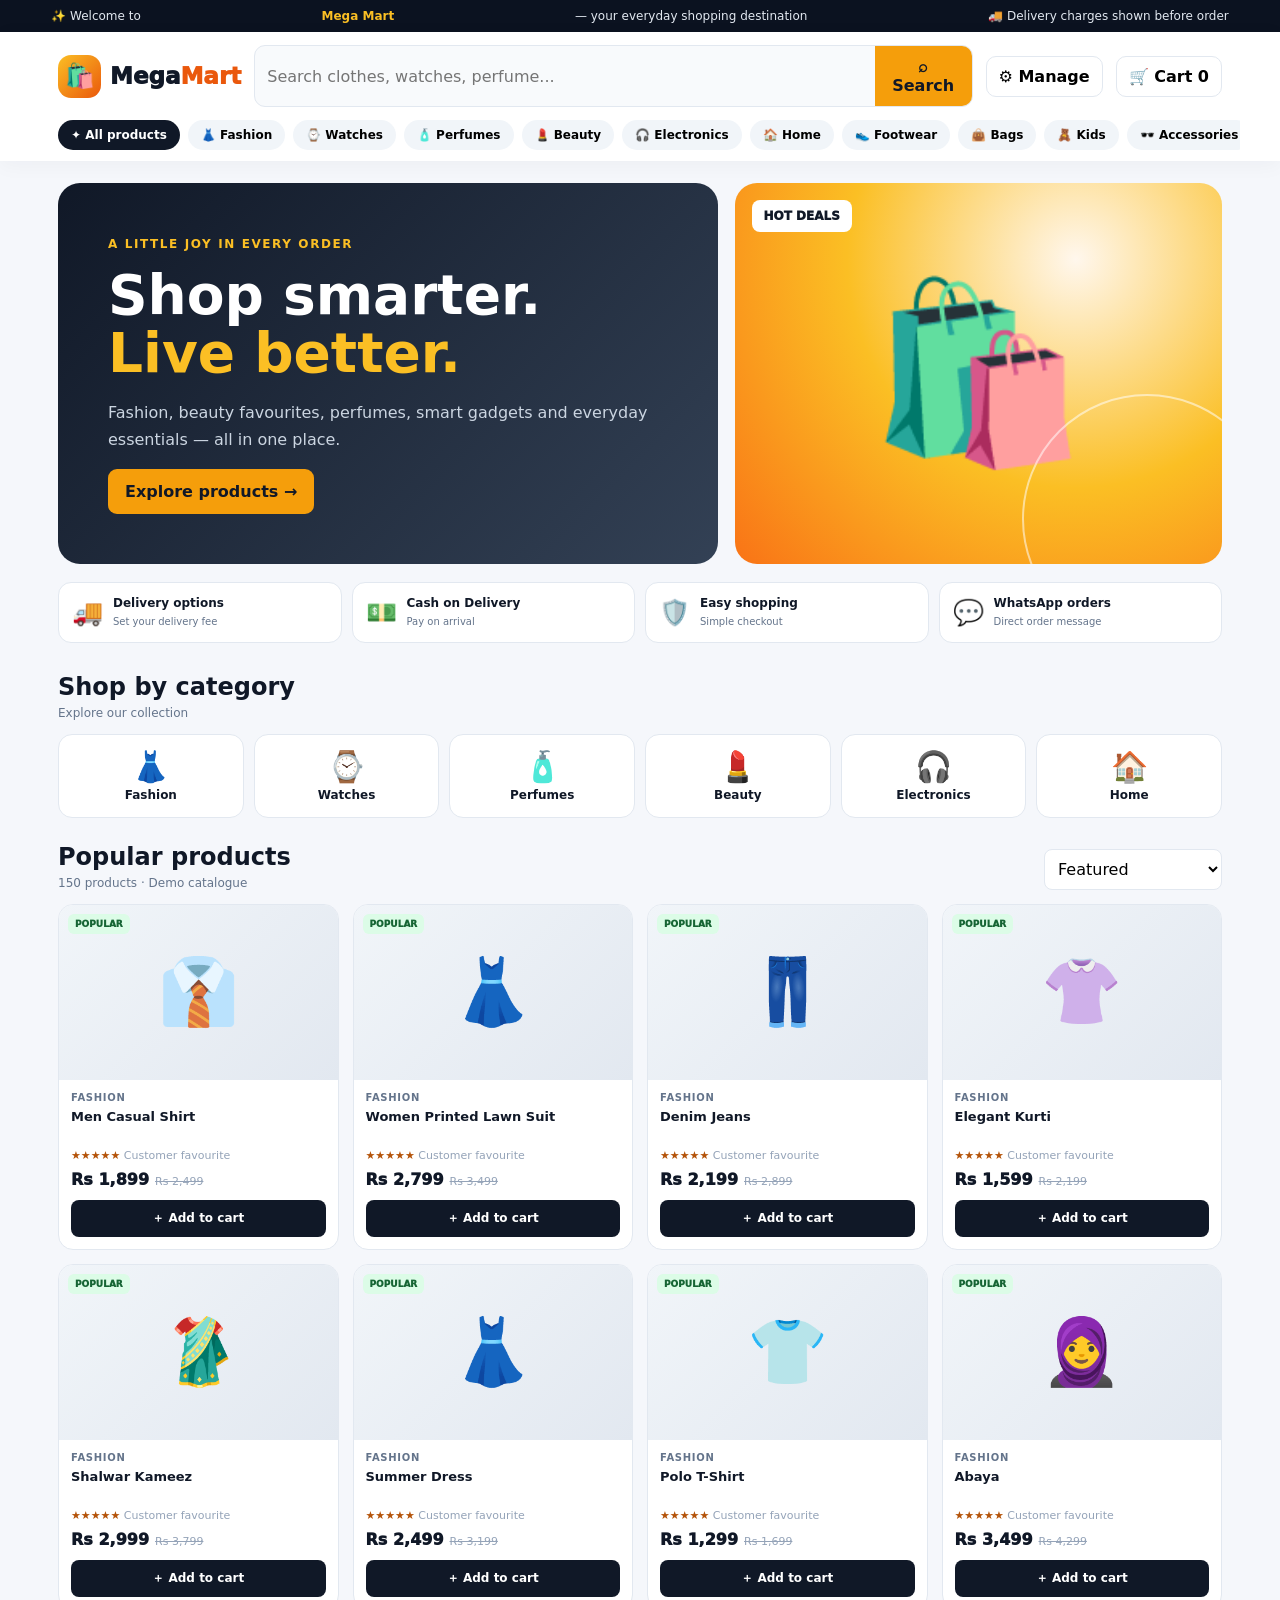
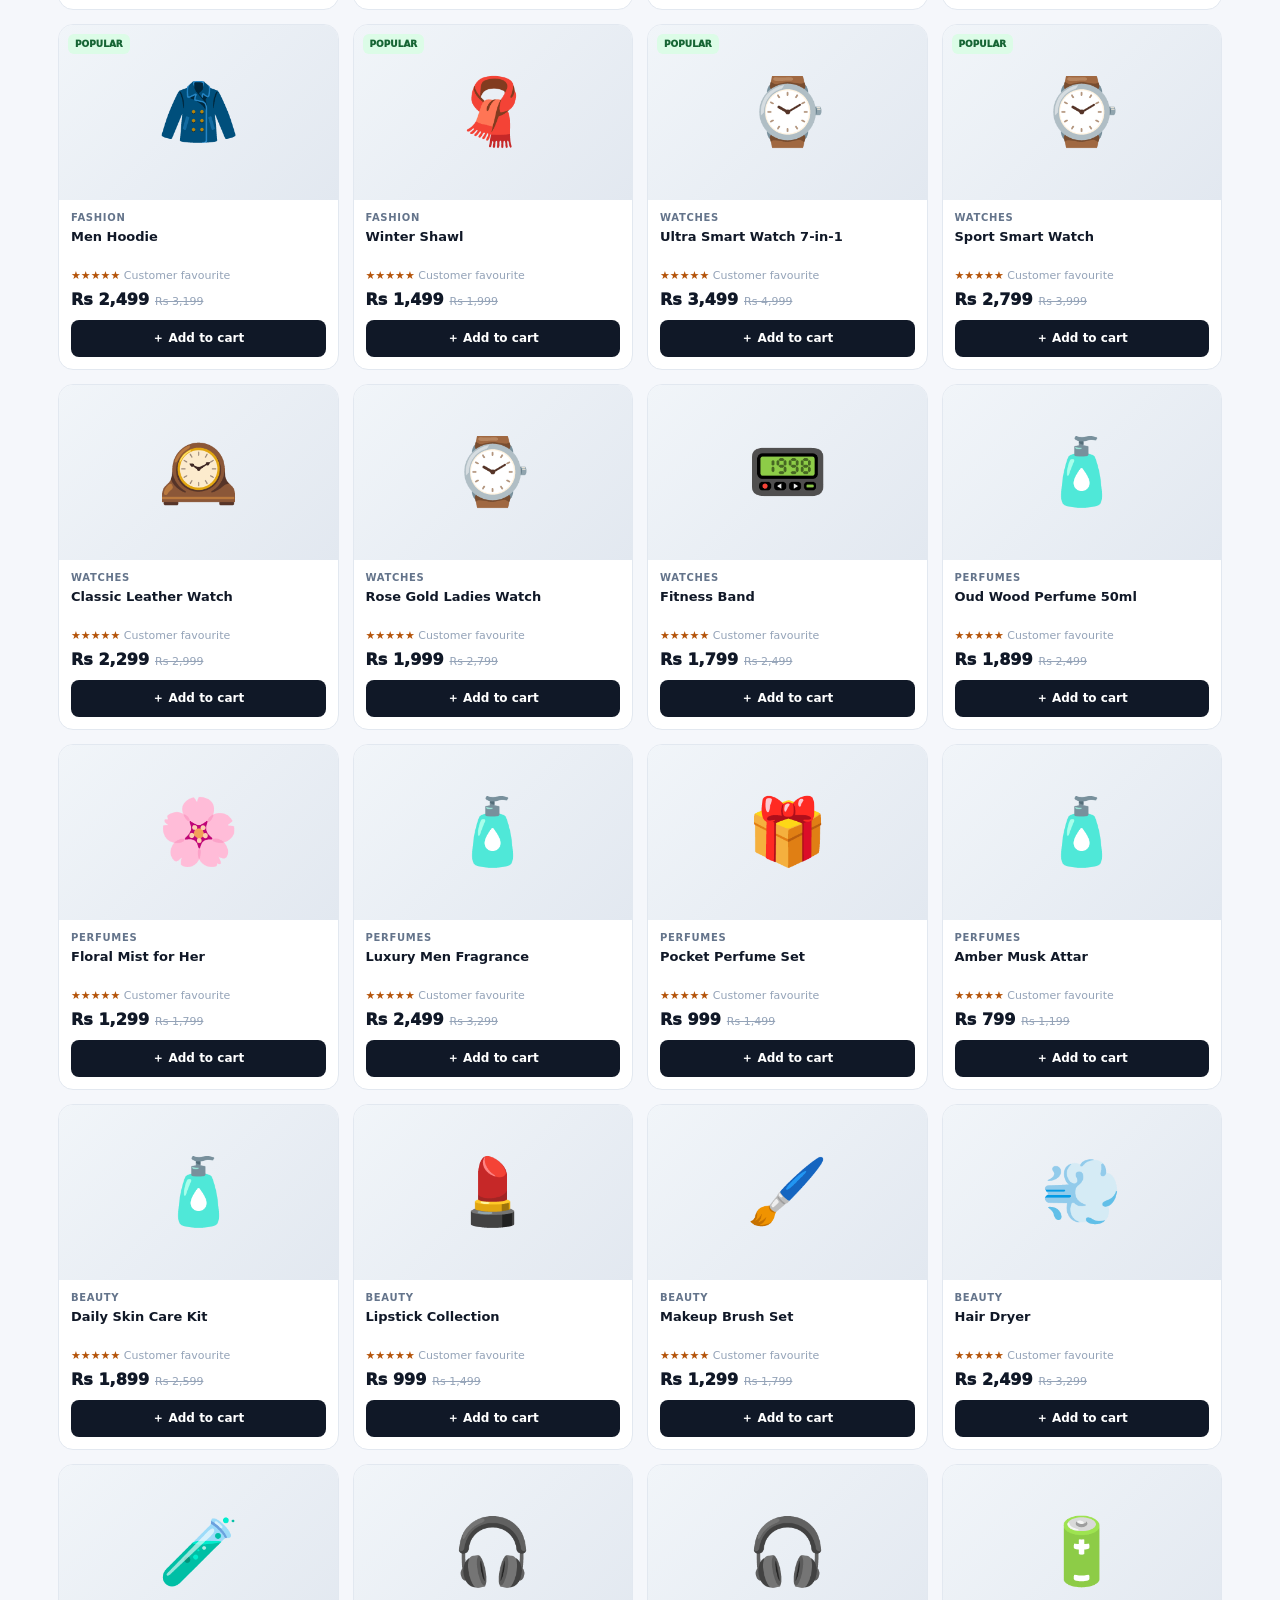
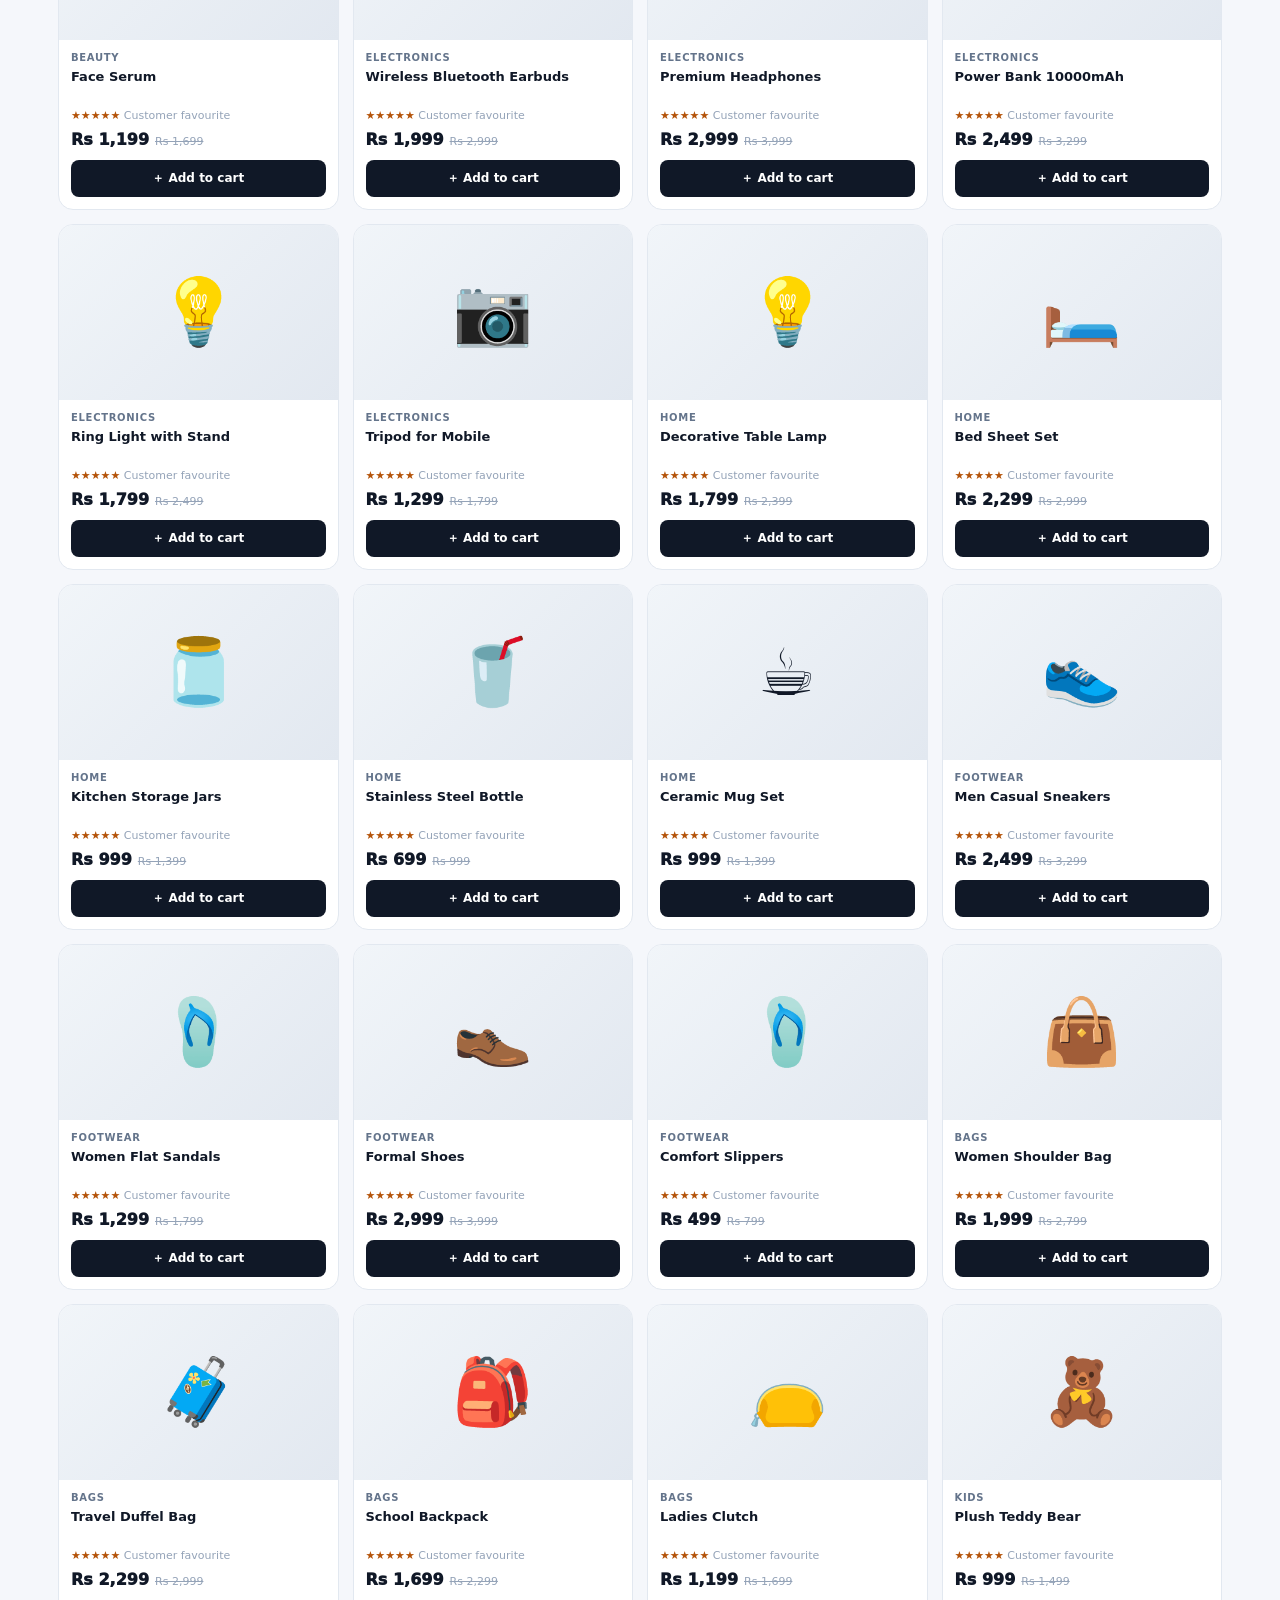
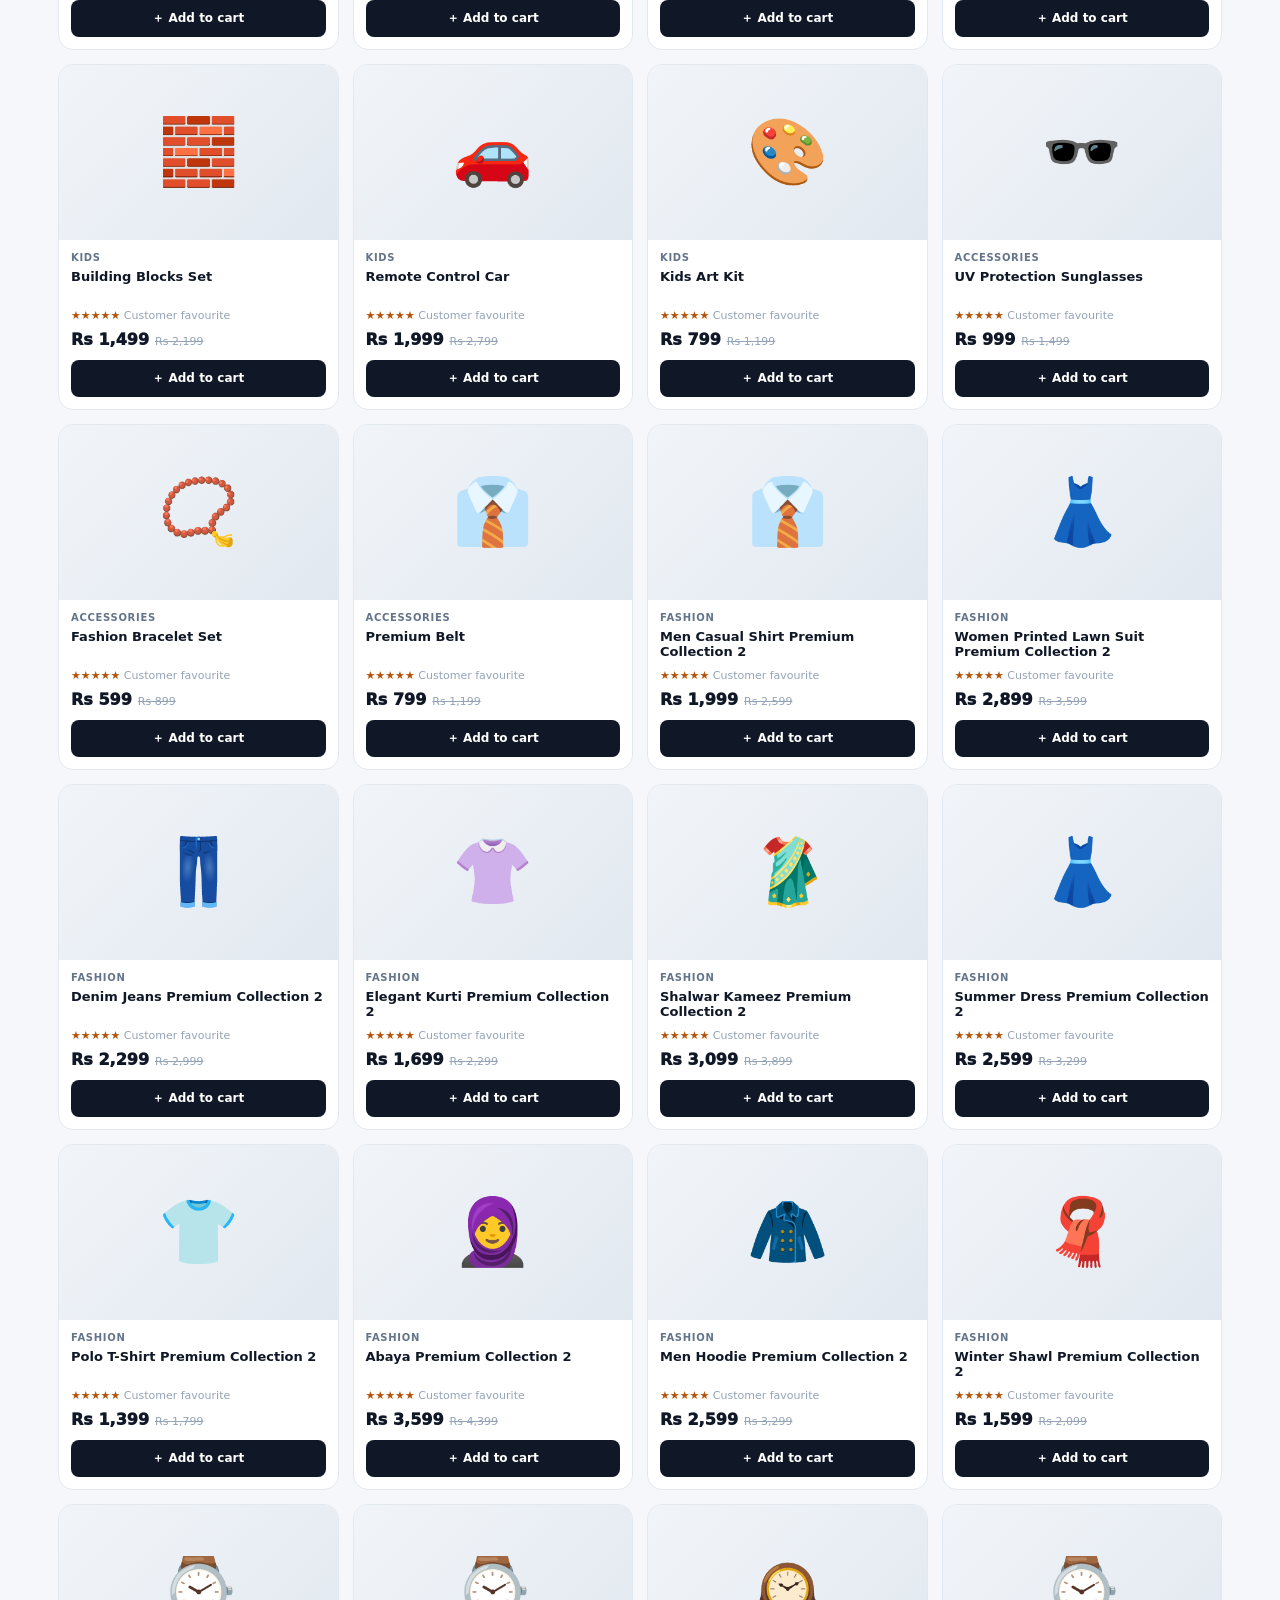
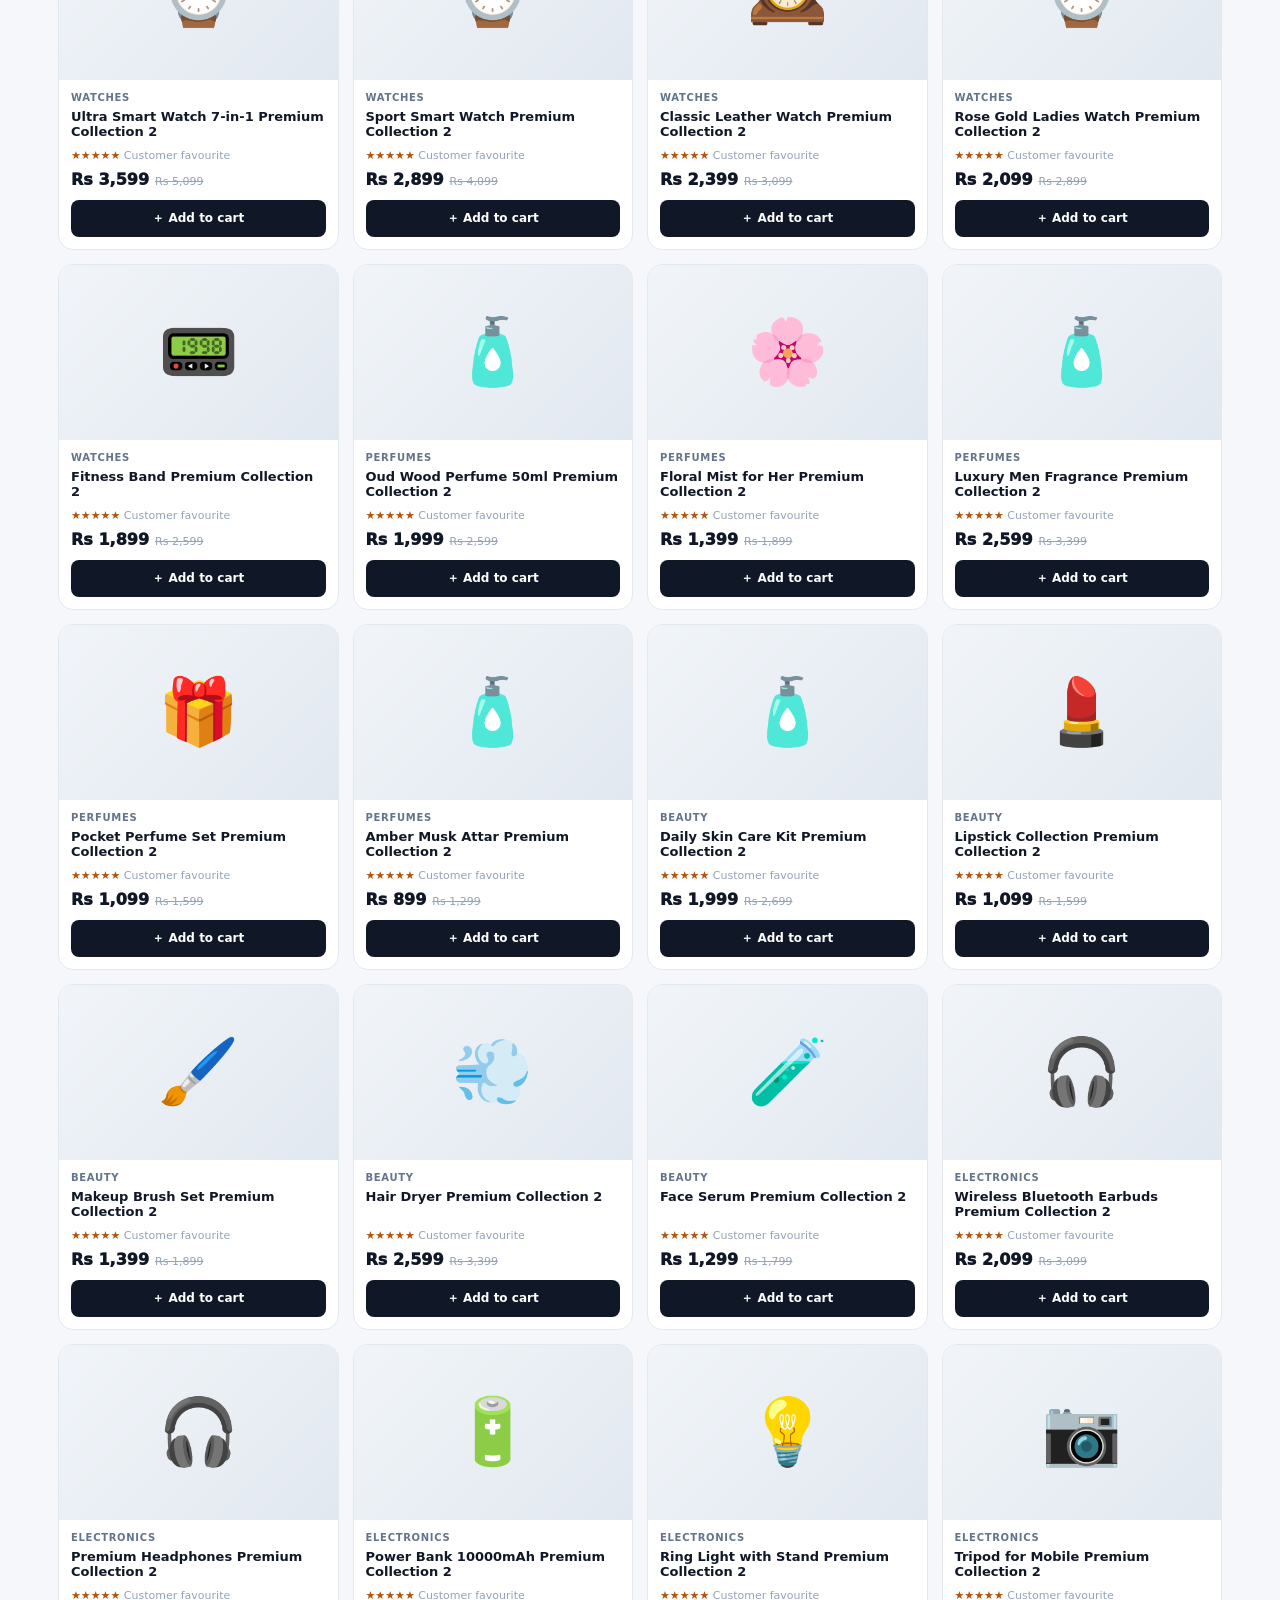
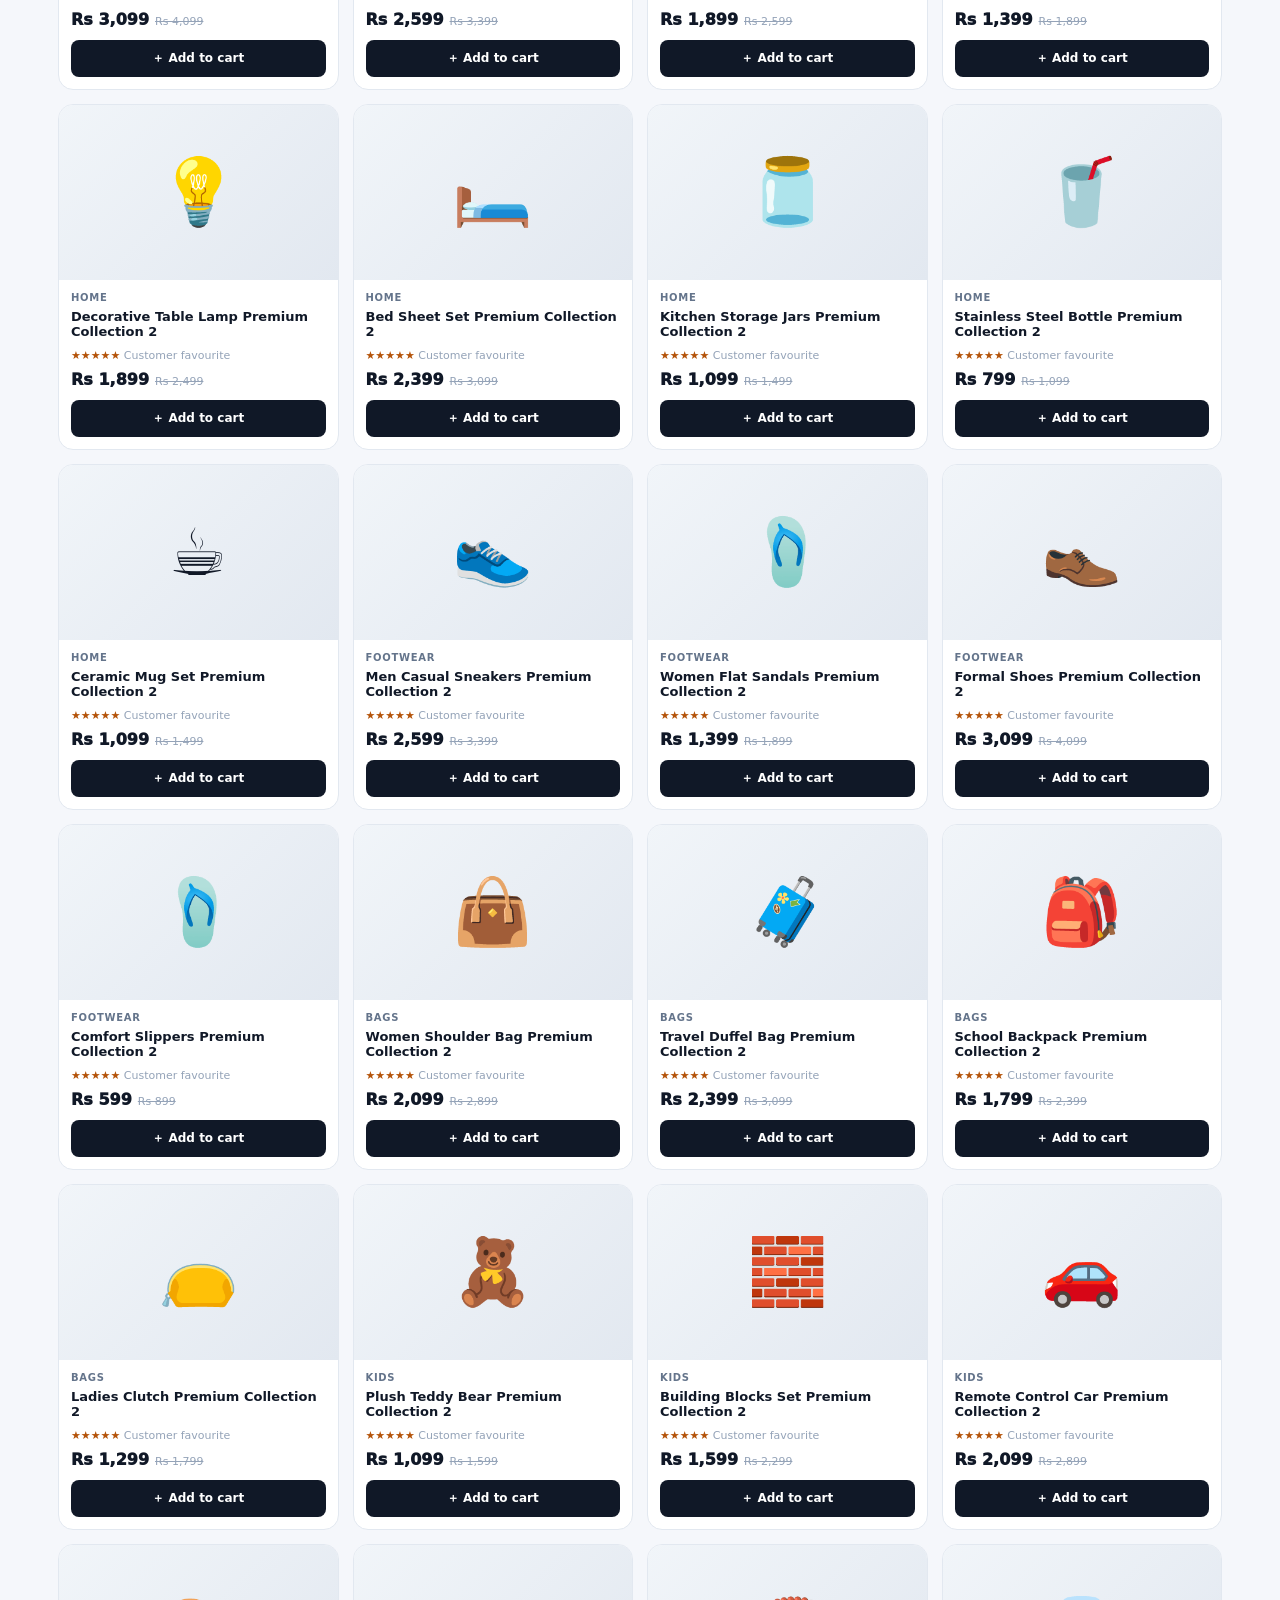
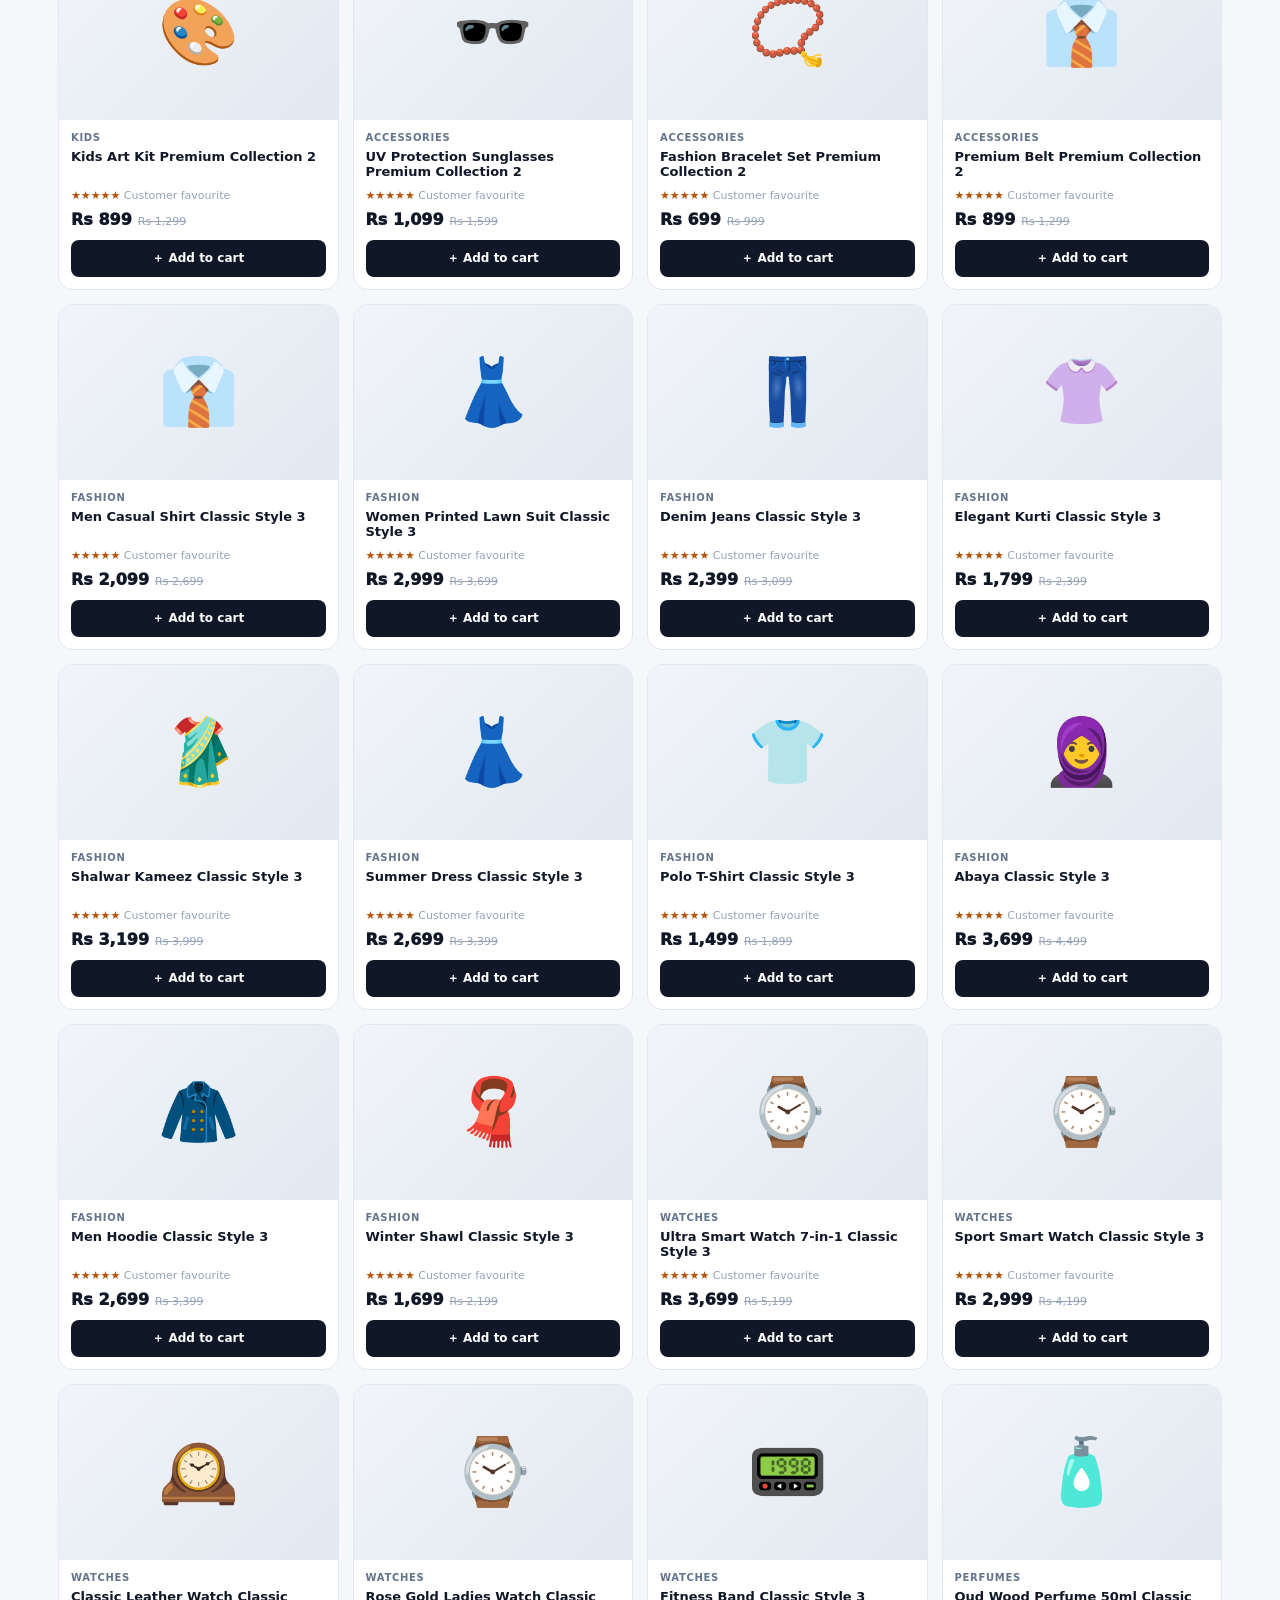
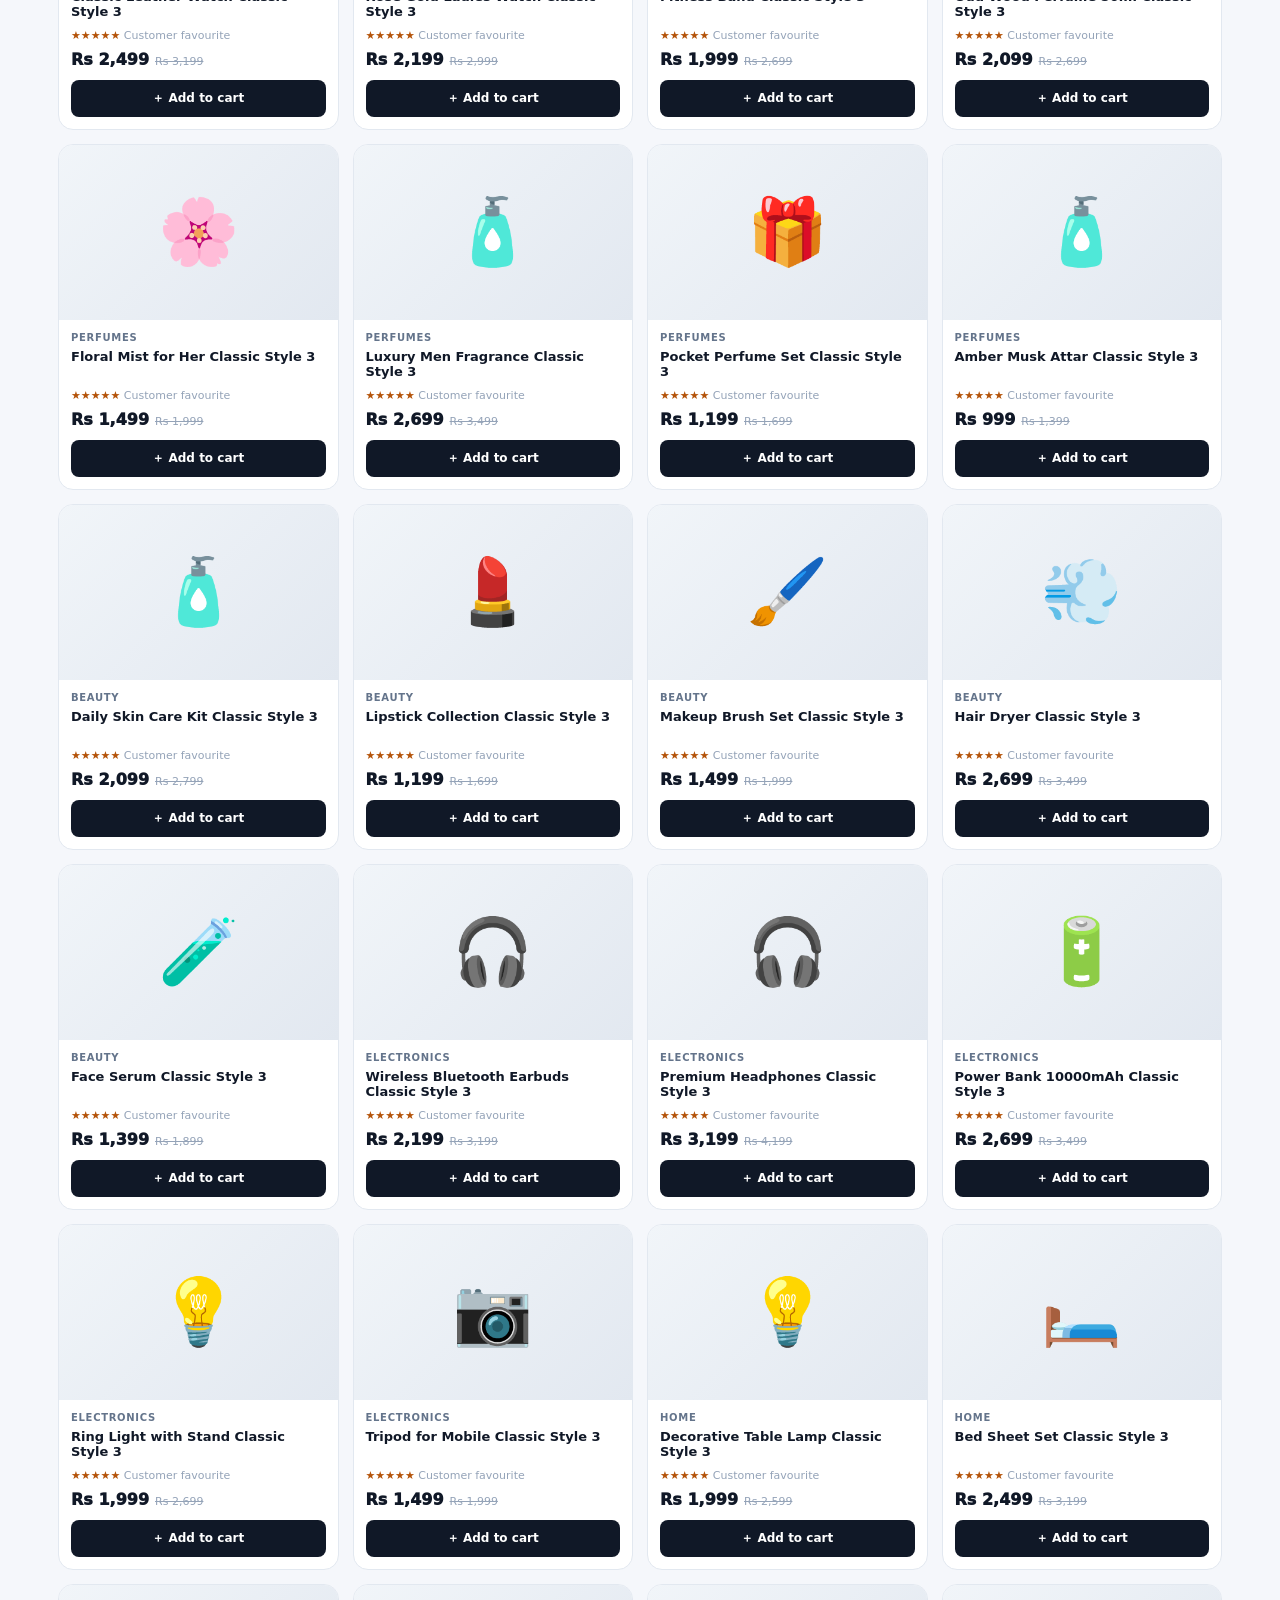
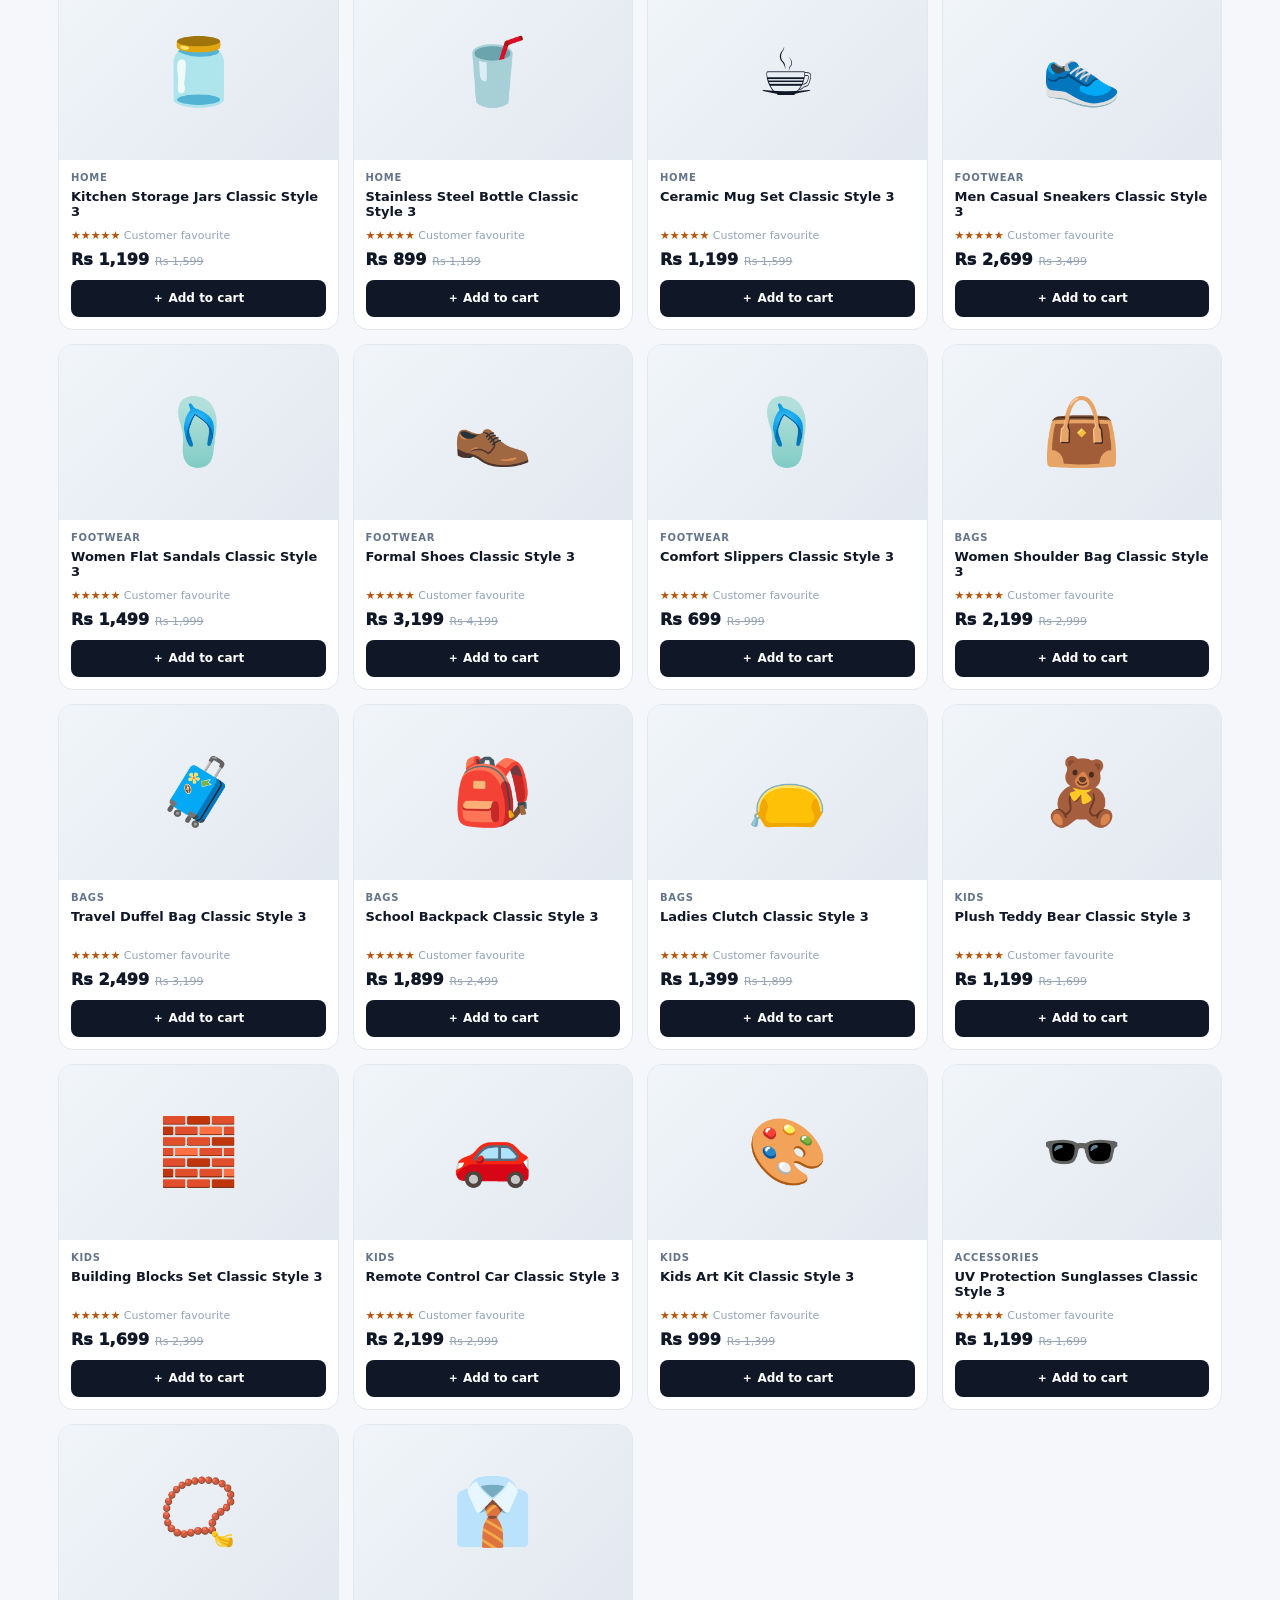
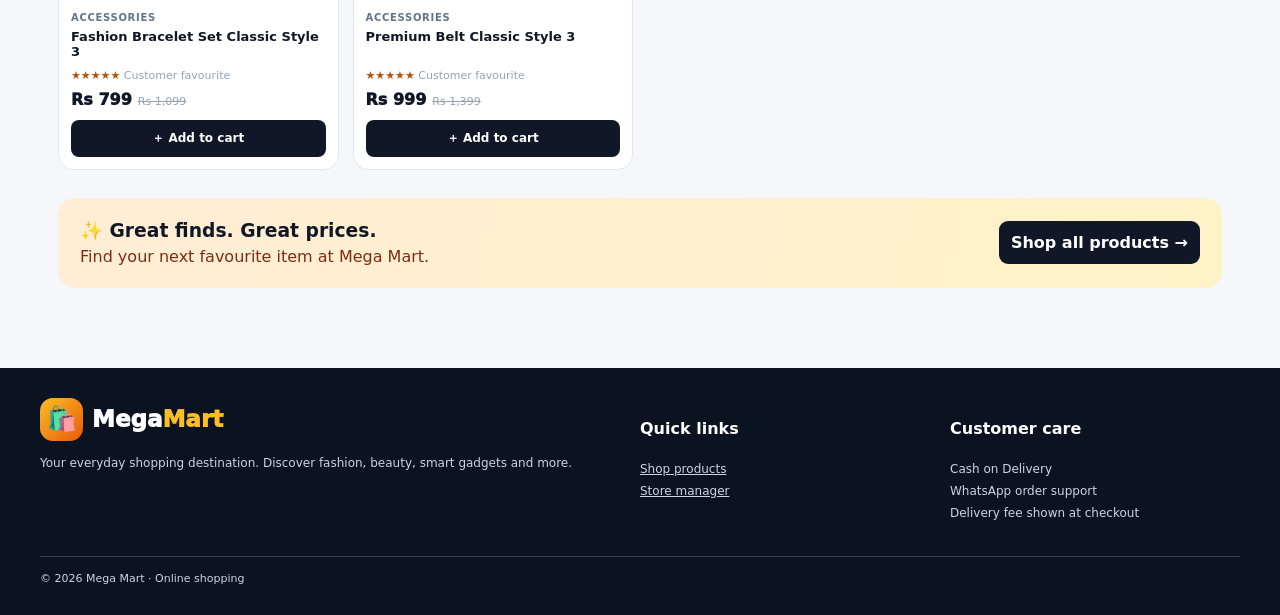
==== commit 14018a6a: "Add files via upload" ====
--- a/index.html
+++ b/index.html
@@ -1,38 +1,64 @@
-<!doctype html><html lang="en"><head><meta charset="utf-8"><meta name="viewport" content="width=device-width,initial-scale=1"><meta name="theme-color" content="#111827"><title>Mega Mart | Online Shopping</title>
+<!doctype html>
+<html lang="en">
+<head>
+<meta charset="utf-8"><meta name="viewport" content="width=device-width,initial-scale=1"><meta name="theme-color" content="#101827">
+<title>Mega Mart | Online Shopping Pakistan</title>
 <style>
-:root{--dark:#111827;--orange:#f59e0b;--red:#ea580c;--muted:#64748b;--line:#e2e8f0;--bg:#f8fafc}*{box-sizing:border-box}body{margin:0;background:var(--bg);color:var(--dark);font-family:system-ui,-apple-system,Segoe UI,Arial,sans-serif}button,input,select,textarea{font:inherit}button{cursor:pointer}.top{background:#0b1220;color:#e2e8f0;padding:8px 4%;display:flex;justify-content:space-between;gap:8px;flex-wrap:wrap;font-size:12px}.top b{color:#fbbf24}.head{position:sticky;top:0;background:white;z-index:10;box-shadow:0 4px 18px #0f172a0b}.headrow{max-width:1200px;margin:auto;padding:14px 18px;display:flex;align-items:center;gap:15px}.logo{display:flex;align-items:center;gap:9px;font-size:22px;font-weight:900;white-space:nowrap}.mark{display:grid;place-items:center;width:42px;height:42px;border-radius:13px;background:linear-gradient(135deg,#fbbf24,#ea580c);color:white}.search{display:flex;flex:1;border:1px solid var(--line);border-radius:11px;overflow:hidden;background:#f8fafc}.search input{width:100%;min-width:0;border:0;background:transparent;padding:12px;outline:0}.search button,.btn{border:0;background:var(--orange);padding:11px 15px;font-weight:800}.headbtn{border:1px solid var(--line);background:white;border-radius:10px;padding:10px;white-space:nowrap}.nav{max-width:1200px;margin:auto;padding:0 18px 11px;display:flex;gap:8px;overflow:auto}.nav button{border:0;border-radius:50px;background:#f1f5f9;padding:8px 13px;white-space:nowrap;font-size:12px;font-weight:750}.nav button.active{background:var(--dark);color:white}.wrap{max-width:1200px;margin:auto;padding:22px 18px}.hero{display:grid;grid-template-columns:1.15fr .85fr;gap:18px}.herotxt{padding:clamp(25px,5vw,50px);background:linear-gradient(135deg,#111827,#334155);color:white;border-radius:22px;min-height:300px}.eyebrow{color:#fbbf24;font-size:12px;letter-spacing:1.5px;font-weight:900}.hero h1{font-size:clamp(34px,5vw,55px);line-height:1.05;margin:15px 0}.hero p{color:#cbd5e1;line-height:1.7}.hero button{border:0;border-radius:9px;background:var(--orange);padding:13px 17px;font-weight:900}.heroart{border-radius:22px;min-height:300px;display:grid;place-items:center;background:linear-gradient(145deg,#fde68a,#fb923c);font-size:clamp(100px,16vw,175px);position:relative;overflow:hidden}.heroart:before{content:'HOT DEALS';position:absolute;top:18px;left:18px;background:white;border-radius:9px;padding:9px 12px;font-size:12px;font-weight:900}.features{display:grid;grid-template-columns:repeat(4,1fr);gap:10px;margin:18px 0 30px}.feature{background:white;border:1px solid var(--line);border-radius:13px;padding:13px;display:flex;gap:10px;align-items:center}.feature span{font-size:25px}.feature b{font-size:12px;display:block}.feature small{font-size:10px;color:var(--muted)}.sectionhead{display:flex;justify-content:space-between;align-items:end;gap:10px;margin:25px 0 14px}.sectionhead h2{margin:0;font-size:24px}.sectionhead p{margin:5px 0 0;color:var(--muted);font-size:12px}.cats{display:grid;grid-template-columns:repeat(6,1fr);gap:10px}.cat{background:white;border:1px solid var(--line);border-radius:14px;text-align:center;padding:14px 6px}.cat span{display:block;font-size:30px}.cat b{font-size:12px}.grid{display:grid;grid-template-columns:repeat(4,minmax(0,1fr));gap:14px}.prod{background:white;border:1px solid var(--line);border-radius:15px;overflow:hidden;display:flex;flex-direction:column}.photo{height:175px;background:linear-gradient(135deg,#f1f5f9,#e2e8f0);display:grid;place-items:center;font-size:66px;position:relative;overflow:hidden}.photo img{width:100%;height:100%;object-fit:cover}.photo .sale{position:absolute;top:9px;left:9px;background:#dcfce7;color:#166534;border-radius:6px;padding:5px 7px;font-size:9px;font-weight:900}.pbody{padding:12px;display:flex;flex-direction:column;flex:1}.pcat{font-size:10px;color:var(--muted);text-transform:uppercase;font-weight:800;letter-spacing:.7px}.pname{font-weight:800;font-size:13px;margin:6px 0;min-height:34px}.stars{color:#b45309;font-size:11px;margin-bottom:8px}.price{font-weight:900;font-size:16px}.old{color:#94a3b8;text-decoration:line-through;font-size:11px;margin-left:6px}.add{background:var(--dark);color:white;border:0;border-radius:8px;padding:10px;margin-top:11px;font-size:12px;font-weight:850}.add:hover{background:var(--red)}.promo{margin:28px 0;background:linear-gradient(100deg,#ffedd5,#fef3c7);padding:22px;border-radius:17px;display:flex;align-items:center;justify-content:space-between;gap:12px}.promo h3{margin:0 0 5px}.promo p{margin:0;color:#7c2d12}.promo button{background:var(--dark);color:white;border:0;border-radius:9px;padding:12px;font-weight:800}.footer{background:#0b1220;color:#cbd5e1;padding:30px 18px;margin-top:30px}.footin{max-width:1200px;margin:auto;display:grid;grid-template-columns:2fr 1fr 1fr;gap:20px}.footer h3,.footer h4{color:white}.footer p{font-size:12px;line-height:1.8}.copyright{max-width:1200px;margin:20px auto 0;border-top:1px solid #334155;padding-top:15px;font-size:11px}.admin{display:none;background:white;border:1px solid var(--line);border-radius:16px;padding:18px;margin:25px 0}.admin.show{display:block}.note{color:var(--muted);font-size:12px;line-height:1.6}.formgrid{display:grid;grid-template-columns:repeat(3,1fr);gap:9px}.formgrid input,.formgrid select,.formgrid textarea{min-width:0;width:100%;padding:11px;border:1px solid #cbd5e1;border-radius:8px;background:white}.formgrid button{border:0;background:var(--dark);color:white;border-radius:8px;padding:11px;font-weight:800}.manageitem{display:flex;justify-content:space-between;align-items:center;gap:10px;padding:10px;border:1px solid var(--line);border-radius:9px;margin-top:8px;font-size:12px}.manageitem button{border:0;border-radius:7px;background:#fee2e2;color:#991b1b;padding:7px}.overlay{display:none;position:fixed;inset:0;background:#0008;z-index:20}.overlay.show{display:block}.drawer{position:fixed;z-index:21;right:0;top:0;height:100%;width:min(430px,100%);background:white;transform:translateX(110%);transition:.25s;display:flex;flex-direction:column}.drawer.show{transform:translateX(0)}.dhead,.dfoot{padding:17px;border-bottom:1px solid var(--line);display:flex;justify-content:space-between;align-items:center}.dhead h3{margin:0}.dcontent{padding:15px;overflow:auto;flex:1}.close{border:0;border-radius:8px;background:#f1f5f9;font-size:22px;width:35px;height:35px}.cartitem{display:grid;grid-template-columns:45px 1fr auto;gap:9px;padding:12px 0;border-bottom:1px solid var(--line);align-items:center}.thumb{display:grid;place-items:center;background:#f1f5f9;border-radius:8px;height:45px;font-size:24px}.cartitem b{font-size:12px}.qty{display:flex;gap:7px;align-items:center;margin-top:6px}.qty button{width:24px;height:24px;background:white;border:1px solid var(--line);border-radius:5px}.dfoot{display:block;border-top:1px solid var(--line);border-bottom:0}.totrow{display:flex;justify-content:space-between;margin:8px 0;font-size:13px}.checkout{width:100%;padding:13px;border:0;border-radius:9px;background:#16a34a;color:white;font-weight:900;margin-top:10px}.toast{position:fixed;z-index:40;bottom:20px;left:50%;transform:translate(-50%,20px);opacity:0;background:#111827;color:white;padding:12px 16px;border-radius:10px;font-size:12px;transition:.2s;pointer-events:none}.toast.show{opacity:1;transform:translate(-50%,0)}.empty{grid-column:1/-1;background:white;border-radius:12px;padding:35px;text-align:center;color:var(--muted)}
-@media(max-width:850px){.grid{grid-template-columns:repeat(3,minmax(0,1fr))}.cats{grid-template-columns:repeat(3,1fr)}.hero{grid-template-columns:1fr .8fr}.features{grid-template-columns:repeat(2,1fr)}}@media(max-width:580px){.top{justify-content:center;text-align:center}.headrow{display:grid;grid-template-columns:1fr auto;gap:9px;padding:11px}.logo{font-size:20px}.search{grid-column:1/-1;grid-row:2}.headbtn{padding:9px;font-size:12px}.nav{padding:0 12px 10px}.wrap{padding:14px 11px}.hero{grid-template-columns:1fr;gap:11px}.herotxt{min-height:240px;padding:25px}.heroart{min-height:170px;font-size:100px}.features{gap:7px}.feature{padding:10px}.feature span{font-size:21px}.feature b{font-size:11px}.feature small{font-size:9px}.cats{gap:7px}.cat{padding:10px 4px}.cat span{font-size:25px}.cat b{font-size:10px}.grid{grid-template-columns:repeat(2,minmax(0,1fr));gap:9px}.photo{height:135px;font-size:54px}.pbody{padding:9px}.pname{font-size:12px}.price{font-size:14px}.add{padding:9px;font-size:11px}.sectionhead h2{font-size:21px}.promo{align-items:flex-start;flex-direction:column}.footin{grid-template-columns:1fr 1fr}.footin>div:first-child{grid-column:1/-1}.formgrid{grid-template-columns:1fr}.footer{padding-bottom:25px}}
-</style></head><body>
-<div class="top">✨ Welcome to <b>Mega Mart</b> — your everyday shopping destination <span>🚚 Delivery charges shown before order</span></div>
-<header class="head"><div class="headrow"><div class="logo"><span class="mark">🛍</span><span>Mega<span style="color:#ea580c">Mart</span></span></div><form class="search" id="searchForm"><input id="search" placeholder="Search clothes, watches, perfume..." aria-label="Search products"><button>⌕ Search</button></form><button class="headbtn" id="adminOpen">⚙ Manage</button><button class="headbtn" id="cartOpen">🛒 Cart <b id="count">0</b></button></div><nav class="nav" id="nav"></nav></header>
-<main class="wrap"><section class="hero"><div class="herotxt"><span class="eyebrow">A LITTLE JOY IN EVERY ORDER</span><h1>Shop smarter.<br><span style="color:#fbbf24">Live better.</span></h1><p>Fashion, beauty favourites, perfumes, smart gadgets and everyday essentials — all in one place.</p><button onclick="document.getElementById('products').scrollIntoView({behavior:'smooth'})">Explore products →</button></div><div class="heroart">🛍️</div></section>
+:root{--ink:#101827;--orange:#f59e0b;--orange2:#ea580c;--muted:#64748b;--line:#e2e8f0;--bg:#f5f7fb;--green:#16a34a}*{box-sizing:border-box}body{margin:0;background:var(--bg);color:var(--ink);font-family:system-ui,-apple-system,Segoe UI,Arial,sans-serif}button,input,select,textarea{font:inherit}button{cursor:pointer}.announcement{background:#0b1220;color:#e2e8f0;padding:9px 4%;display:flex;justify-content:space-between;gap:8px;flex-wrap:wrap;font-size:12px}.announcement b{color:#fbbf24}.header{background:white;position:sticky;top:0;z-index:10;box-shadow:0 4px 20px #0f172a0a}.headrow,.nav,.container,.footer-inner{max-width:1200px;margin:auto}.headrow{padding:13px 18px;display:flex;align-items:center;gap:13px}.logo{display:flex;align-items:center;gap:9px;font-size:23px;font-weight:950;white-space:nowrap}.logo-mark{display:grid;place-items:center;width:43px;height:43px;border-radius:13px;background:linear-gradient(135deg,#fbbf24,#ea580c);color:white;font-size:24px}.search{display:flex;flex:1;min-width:80px;border:1px solid var(--line);border-radius:11px;overflow:hidden;background:#f8fafc}.search input{width:100%;min-width:0;border:0;outline:0;background:transparent;padding:12px}.search button,.primary{border:0;background:var(--orange);padding:11px 15px;font-weight:850;color:#111827}.outline{background:white;border:1px solid var(--line);border-radius:10px;padding:10px 12px;white-space:nowrap;font-weight:750}.nav{display:flex;gap:8px;padding:0 18px 11px;overflow:auto}.nav button{border:0;border-radius:30px;background:#f1f5f9;padding:8px 13px;white-space:nowrap;font-size:12px;font-weight:800}.nav button.active{background:var(--ink);color:white}.container{padding:22px 18px}.hero{display:grid;grid-template-columns:1.15fr .85fr;gap:17px}.hero-copy{padding:clamp(25px,5vw,50px);border-radius:22px;background:linear-gradient(135deg,#101827,#334155);color:white;min-height:300px}.eyebrow{font-size:12px;letter-spacing:1.6px;color:#fbbf24;font-weight:900}.hero h1{font-size:clamp(34px,5vw,55px);line-height:1.05;margin:15px 0}.hero p{color:#cbd5e1;line-height:1.7;max-width:540px}.hero .primary{border-radius:9px;padding:13px 17px}.hero-art{position:relative;overflow:hidden;border-radius:22px;min-height:300px;display:grid;place-items:center;background:radial-gradient(circle at 70% 20%,#fff7ed,#fbbf24 50%,#f97316);font-size:clamp(100px,16vw,175px)}.hero-art:before{content:'HOT DEALS';position:absolute;left:17px;top:17px;background:white;border-radius:8px;padding:9px 12px;font-size:12px;font-weight:950}.art-circle{position:absolute;width:250px;height:250px;border-radius:50%;border:2px solid #fff8;right:-50px;bottom:-80px}.features{display:grid;grid-template-columns:repeat(4,1fr);gap:10px;margin:18px 0 30px}.feature{background:white;border:1px solid var(--line);border-radius:13px;padding:13px;display:flex;gap:10px;align-items:center}.feature>span{font-size:25px}.feature b{display:block;font-size:12px}.feature small{font-size:10px;color:var(--muted)}.section-head{display:flex;justify-content:space-between;align-items:end;gap:10px;margin:25px 0 14px}.section-head h2{margin:0;font-size:24px}.section-head p{margin:5px 0 0;color:var(--muted);font-size:12px}.categories{display:grid;grid-template-columns:repeat(6,1fr);gap:10px}.category-card{background:white;border:1px solid var(--line);border-radius:14px;text-align:center;padding:14px 6px;color:var(--ink)}.category-card span{display:block;font-size:30px}.category-card b{font-size:12px}.product-grid{display:grid;grid-template-columns:repeat(4,minmax(0,1fr));gap:14px}.product{background:white;border:1px solid var(--line);border-radius:15px;overflow:hidden;display:flex;flex-direction:column;min-width:0}.product-photo{height:175px;background:linear-gradient(135deg,#f1f5f9,#e2e8f0);display:grid;place-items:center;font-size:65px;position:relative;overflow:hidden}.product-photo img{width:100%;height:100%;object-fit:cover}.tag{position:absolute;top:9px;left:9px;background:#dcfce7;color:#166534;border-radius:6px;padding:5px 7px;font-size:9px;font-weight:950}.product-body{padding:12px;display:flex;flex-direction:column;flex:1}.product-category{font-size:10px;color:var(--muted);text-transform:uppercase;font-weight:850;letter-spacing:.7px}.product-name{font-size:13px;font-weight:850;margin:6px 0;min-height:34px}.rating{font-size:11px;color:#b45309;margin-bottom:8px}.price{font-size:16px;font-weight:950}.old-price{font-size:11px;color:#94a3b8;text-decoration:line-through;margin-left:6px}.add-button{margin-top:11px;border:0;border-radius:8px;padding:10px;background:var(--ink);color:white;font-size:12px;font-weight:850}.add-button:hover{background:var(--orange2)}.promo{margin:28px 0;background:linear-gradient(100deg,#ffedd5,#fef3c7);padding:22px;border-radius:17px;display:flex;align-items:center;justify-content:space-between;gap:12px}.promo h3{margin:0 0 5px}.promo p{margin:0;color:#7c2d12}.promo button{background:var(--ink);color:white;border:0;border-radius:9px;padding:12px;font-weight:850}.empty{grid-column:1/-1;background:white;border-radius:12px;padding:35px;text-align:center;color:var(--muted)}.footer{background:#0b1220;color:#cbd5e1;padding:30px 18px;margin-top:30px}.footer-inner{display:grid;grid-template-columns:2fr 1fr 1fr;gap:20px}.footer h3,.footer h4{color:white}.footer p{font-size:12px;line-height:1.8}.copyright{max-width:1200px;margin:20px auto 0;border-top:1px solid #334155;padding-top:15px;font-size:11px}.admin{display:none;background:white;border:1px solid var(--line);border-radius:16px;padding:18px;margin:25px 0}.admin.show{display:block}.note{color:var(--muted);font-size:12px;line-height:1.6}.form-grid{display:grid;grid-template-columns:repeat(3,minmax(0,1fr));gap:9px}.form-grid input,.form-grid select,.form-grid textarea{min-width:0;width:100%;padding:11px;border:1px solid #cbd5e1;border-radius:8px;background:white}.form-grid button{border:0;background:var(--ink);color:white;border-radius:8px;padding:11px;font-weight:850}.manage-item{display:flex;justify-content:space-between;align-items:center;gap:10px;padding:10px;border:1px solid var(--line);border-radius:9px;margin-top:8px;font-size:12px}.manage-item button{border:0;border-radius:7px;padding:7px}.overlay{display:none;position:fixed;inset:0;background:#0008;z-index:20}.overlay.show{display:block}.drawer{position:fixed;z-index:21;right:0;top:0;height:100%;width:min(430px,100%);background:white;transform:translateX(110%);transition:.25s;display:flex;flex-direction:column}.drawer.show{transform:translateX(0)}.drawer-head,.drawer-foot{padding:17px;border-bottom:1px solid var(--line);display:flex;justify-content:space-between;align-items:center}.drawer-head h3{margin:0}.drawer-content{padding:15px;overflow:auto;flex:1}.drawer-foot{display:block;border-top:1px solid var(--line);border-bottom:0}.close{border:0;border-radius:8px;background:#f1f5f9;font-size:22px;width:35px;height:35px}.cart-item{display:grid;grid-template-columns:45px 1fr auto;gap:9px;padding:12px 0;border-bottom:1px solid var(--line);align-items:center}.thumb{display:grid;place-items:center;background:#f1f5f9;border-radius:8px;height:45px;font-size:24px}.cart-item b{font-size:12px}.qty{display:flex;gap:7px;align-items:center;margin-top:6px}.qty button{width:24px;height:24px;background:white;border:1px solid var(--line);border-radius:5px}.total-row{display:flex;justify-content:space-between;margin:8px 0;font-size:13px}.checkout{width:100%;padding:13px;border:0;border-radius:9px;background:#16a34a;color:white;font-weight:900;margin-top:10px}.toast{position:fixed;z-index:40;bottom:20px;left:50%;transform:translate(-50%,20px);opacity:0;background:#111827;color:white;padding:12px 16px;border-radius:10px;font-size:12px;transition:.2s;pointer-events:none;max-width:90vw}.toast.show{opacity:1;transform:translate(-50%,0)}
+@media(max-width:850px){.product-grid{grid-template-columns:repeat(3,minmax(0,1fr))}.categories{grid-template-columns:repeat(3,1fr)}.hero{grid-template-columns:1fr .8fr}.features{grid-template-columns:repeat(2,1fr)}}@media(max-width:580px){.announcement{justify-content:center;text-align:center}.headrow{display:grid;grid-template-columns:1fr auto;gap:9px;padding:11px}.logo{font-size:20px}.search{grid-column:1/-1;grid-row:2}.outline{padding:9px;font-size:12px}.nav{padding:0 12px 10px}.container{padding:14px 11px}.hero{grid-template-columns:1fr;gap:11px}.hero-copy{min-height:240px;padding:25px}.hero-art{min-height:170px;font-size:100px}.features{gap:7px}.feature{padding:10px}.feature>span{font-size:21px}.feature b{font-size:11px}.feature small{font-size:9px}.categories{gap:7px}.category-card{padding:10px 4px}.category-card span{font-size:25px}.category-card b{font-size:10px}.product-grid{grid-template-columns:repeat(2,minmax(0,1fr));gap:9px}.product-photo{height:135px;font-size:54px}.product-body{padding:9px}.product-name{font-size:12px}.price{font-size:14px}.add-button{padding:9px;font-size:11px}.section-head h2{font-size:21px}.promo{align-items:flex-start;flex-direction:column}.footer-inner{grid-template-columns:1fr 1fr}.footer-inner>div:first-child{grid-column:1/-1}.form-grid{grid-template-columns:1fr}.footer{padding-bottom:25px}}
+</style></head>
+<body>
+<div class="announcement">✨ Welcome to <b>Mega Mart</b> — your everyday shopping destination <span>🚚 Delivery charges shown before order</span></div>
+<header class="header"><div class="headrow"><div class="logo"><span class="logo-mark">🛍️</span><span>Mega<span style="color:#ea580c">Mart</span></span></div><form class="search" id="searchForm"><input id="searchInput" placeholder="Search clothes, watches, perfume..." aria-label="Search products"><button>⌕ Search</button></form><button class="outline" id="adminOpen">⚙ Manage</button><button class="outline" id="cartOpen">🛒 Cart <b id="cartCount">0</b></button></div><nav class="nav" id="nav"></nav></header>
+<main class="container"><section class="hero"><div class="hero-copy"><span class="eyebrow">A LITTLE JOY IN EVERY ORDER</span><h1>Shop smarter.<br><span style="color:#fbbf24">Live better.</span></h1><p>Fashion, beauty favourites, perfumes, smart gadgets and everyday essentials — all in one place.</p><button class="primary" id="exploreBtn">Explore products →</button></div><div class="hero-art"><span class="art-circle"></span>🛍️</div></section>
 <section class="features"><div class="feature"><span>🚚</span><div><b>Delivery options</b><small>Set your delivery fee</small></div></div><div class="feature"><span>💵</span><div><b>Cash on Delivery</b><small>Pay on arrival</small></div></div><div class="feature"><span>🛡️</span><div><b>Easy shopping</b><small>Simple checkout</small></div></div><div class="feature"><span>💬</span><div><b>WhatsApp orders</b><small>Direct order message</small></div></div></section>
-<section><div class="sectionhead"><div><h2>Shop by category</h2><p>Explore our collection</p></div></div><div class="cats" id="cats"></div></section>
-<section id="products"><div class="sectionhead"><div><h2 id="ptitle">Popular products</h2><p id="psub">150+ demo products to explore</p></div><select id="sort" style="padding:9px;border:1px solid var(--line);border-radius:8px;background:white"><option value="featured">Featured</option><option value="low">Price: low to high</option><option value="high">Price: high to low</option><option value="name">Name A–Z</option></select></div><div class="grid" id="grid"></div></section>
-<section class="promo"><div><h3>✨ Great finds. Great prices.</h3><p>Find your next favourite item at Mega Mart.</p></div><button onclick="filterCat('All')">Shop all products →</button></section>
-<section class="admin" id="admin"><div class="sectionhead" style="margin-top:0"><div><h2>Store Manager</h2><p>Manage demo products and delivery settings</p></div><button class="headbtn" id="adminClose">Close ✕</button></div><p class="note">Important: this manager saves data only in this browser/device. It is not a secure online admin panel and product changes won't automatically appear on other customers' devices. WhatsApp orders are sent to the store number configured in the code.</p><h3>Add product</h3><form id="addForm" class="formgrid"><input id="pname" required placeholder="Product name"><select id="pcat"></select><input id="price" required type="number" min="1" placeholder="Price in PKR"><input id="oldprice" type="number" min="0" placeholder="Old price (optional)"><input id="emoji" placeholder="Emoji e.g. ⌚" maxlength="8"><input id="image" type="url" placeholder="Image URL (optional)"><textarea id="desc" placeholder="Short description (optional)"></textarea><button>＋ Add product</button></form><hr style="border:0;border-top:1px solid var(--line);margin:20px 0"><h3>Delivery settings</h3><form id="deliveryForm" class="formgrid"><input id="fee" type="number" min="0" placeholder="Delivery fee PKR"><input id="freeLimit" type="number" min="0" placeholder="Free delivery over (0 = off)"><button>Save delivery settings</button></form><h3 style="margin-top:24px">Your products</h3><div id="manageList"></div><button class="headbtn" id="reset" style="margin-top:15px">Restore original demo products</button></section></main>
-<footer class="footer"><div class="footin"><div><div class="logo" style="color:white"><span class="mark">🛍</span><span>Mega<span style="color:#fbbf24">Mart</span></span></div><p>Your everyday shopping destination. Discover fashion, beauty, smart gadgets and more.</p></div><div><h4>Quick links</h4><p><a href="#products" style="color:inherit">Shop products</a><br><a href="#" id="footerAdmin" style="color:inherit">Store manager</a></p></div><div><h4>Customer care</h4><p>Cash on Delivery<br>WhatsApp order support<br>Delivery fee shown at checkout</p></div></div><div class="copyright">© <span id="year"></span> Mega Mart · Online shopping demo</div></footer>
-<div class="overlay" id="overlay"></div><aside class="drawer" id="drawer"><div class="dhead"><h3>🛒 Your cart</h3><button class="close" id="cartClose">×</button></div><div class="dcontent" id="cartItems"></div><div class="dfoot" id="cartFoot"></div></aside><div class="toast" id="toast"></div>
+<section><div class="section-head"><div><h2>Shop by category</h2><p>Explore our collection</p></div></div><div class="categories" id="categories"></div></section>
+<section id="productsSection"><div class="section-head"><div><h2 id="productsTitle">Popular products</h2><p id="productsSub">150 products ready to explore</p></div><select id="sortSelect" style="padding:9px;border:1px solid var(--line);border-radius:8px;background:white"><option value="featured">Featured</option><option value="low">Price: low to high</option><option value="high">Price: high to low</option><option value="name">Name A–Z</option></select></div><div class="product-grid" id="productGrid"></div></section>
+<section class="promo"><div><h3>✨ Great finds. Great prices.</h3><p>Find your next favourite item at Mega Mart.</p></div><button id="shopAll">Shop all products →</button></section>
+<section class="admin" id="adminPanel"><div class="section-head" style="margin-top:0"><div><h2>Store Manager</h2><p>Manage products and delivery settings</p></div><button class="outline" id="adminClose">Close ✕</button></div><div style="background:#f8fafc;border:1px solid #e2e8f0;border-radius:12px;padding:14px;margin:12px 0"><b>🔐 Admin login (online store)</b><p class="note">Login with your Supabase Authentication email and password to save changes online. Demo catalogue remains visible even when the online database is empty.</p><form id="loginForm" class="form-grid"><input id="adminEmail" type="email" required placeholder="Admin email"><input id="adminPassword" type="password" required placeholder="Admin password"><button>Login</button></form><div id="loginStatus" class="note" style="margin-top:8px">Not logged in</div><button id="logoutBtn" class="outline" style="display:none;margin-top:8px">Log out</button></div><p class="note" id="cloudNotice">Catalogue mode: demo products. Sign in to upload and manage the shared online catalogue.</p><h3>Add product</h3><form id="addForm" class="form-grid"><input id="productName" required placeholder="Product name"><select id="productCategory"></select><input id="productPrice" required type="number" min="1" placeholder="Price in PKR"><input id="productOldPrice" type="number" min="0" placeholder="Old price (optional)"><input id="productEmoji" placeholder="Emoji e.g. ⌚" maxlength="8"><input id="productImage" type="url" placeholder="Image URL (optional)"><textarea id="productDesc" placeholder="Short description (optional)"></textarea><button>＋ Add product</button></form><hr style="border:0;border-top:1px solid var(--line);margin:20px 0"><h3>Delivery settings</h3><form id="deliveryForm" class="form-grid"><input id="deliveryFee" type="number" min="0" placeholder="Delivery fee PKR"><input id="freeLimit" type="number" min="0" placeholder="Free delivery over (0 = off)"><button>Save delivery settings</button></form><h3 style="margin-top:24px">Your products</h3><div id="manageList"></div><button class="outline" id="restoreDemo" style="margin-top:15px">Restore 150 demo products</button></section></main>
+<footer class="footer"><div class="footer-inner"><div><div class="logo" style="color:white"><span class="logo-mark">🛍️</span><span>Mega<span style="color:#fbbf24">Mart</span></span></div><p>Your everyday shopping destination. Discover fashion, beauty, smart gadgets and more.</p></div><div><h4>Quick links</h4><p><a href="#productsSection" style="color:inherit">Shop products</a><br><a href="#" id="footerAdmin" style="color:inherit">Store manager</a></p></div><div><h4>Customer care</h4><p>Cash on Delivery<br>WhatsApp order support<br>Delivery fee shown at checkout</p></div></div><div class="copyright">© <span id="year"></span> Mega Mart · Online shopping</div></footer>
+<div class="overlay" id="overlay"></div><aside class="drawer" id="drawer"><div class="drawer-head"><h3>🛒 Your cart</h3><button class="close" id="cartClose">×</button></div><div class="drawer-content" id="cartItems"></div><div class="drawer-foot" id="cartFoot"></div></aside><div class="toast" id="toast"></div>
 <script>
-// IMPORTANT: Replace this with your WhatsApp number including country code, digits only.
-// Pakistan example format: 923001234567 (do not use +, spaces, or dashes).
+'use strict';
 const WHATSAPP_NUMBER='923372393747';
-const CATS=[['Fashion','👗'],['Watches','⌚'],['Perfumes','🧴'],['Beauty','💄'],['Electronics','🎧'],['Home','🏠'],['Footwear','👟'],['Bags','👜'],['Kids','🧸'],['Accessories','🕶️']];
+const SUPABASE_URL='https://lieyqxmbomnsovdnpoxu.supabase.co';
+const SUPABASE_KEY='sb_publishable_TExVflHYAi2uhCbDjGpuBA_L4cCS4CA';
+const ADMIN_UID='1eb46553-c6b6-4c88-a95d-5a10b1d9472b';
+let accessToken='',cloudMode=false,category='All',searchTerm='',sortMode='featured',cloudReady=false;
+const CATEGORIES=[['Fashion','👗'],['Watches','⌚'],['Perfumes','🧴'],['Beauty','💄'],['Electronics','🎧'],['Home','🏠'],['Footwear','👟'],['Bags','👜'],['Kids','🧸'],['Accessories','🕶️']];
 const SEEDS=[['Men Casual Shirt','Fashion',1899,2499,'👔'],['Women Printed Lawn Suit','Fashion',2799,3499,'👗'],['Denim Jeans','Fashion',2199,2899,'👖'],['Elegant Kurti','Fashion',1599,2199,'👚'],['Shalwar Kameez','Fashion',2999,3799,'🥻'],['Summer Dress','Fashion',2499,3199,'👗'],['Polo T-Shirt','Fashion',1299,1699,'👕'],['Abaya','Fashion',3499,4299,'🧕'],['Men Hoodie','Fashion',2499,3199,'🧥'],['Winter Shawl','Fashion',1499,1999,'🧣'],['Ultra Smart Watch 7-in-1','Watches',3499,4999,'⌚'],['Sport Smart Watch','Watches',2799,3999,'⌚'],['Classic Leather Watch','Watches',2299,2999,'🕰️'],['Rose Gold Ladies Watch','Watches',1999,2799,'⌚'],['Fitness Band','Watches',1799,2499,'📟'],['Oud Wood Perfume 50ml','Perfumes',1899,2499,'🧴'],['Floral Mist for Her','Perfumes',1299,1799,'🌸'],['Luxury Men Fragrance','Perfumes',2499,3299,'🧴'],['Pocket Perfume Set','Perfumes',999,1499,'🎁'],['Amber Musk Attar','Perfumes',799,1199,'🧴'],['Daily Skin Care Kit','Beauty',1899,2599,'🧴'],['Lipstick Collection','Beauty',999,1499,'💄'],['Makeup Brush Set','Beauty',1299,1799,'🖌️'],['Hair Dryer','Beauty',2499,3299,'💨'],['Face Serum','Beauty',1199,1699,'🧪'],['Wireless Bluetooth Earbuds','Electronics',1999,2999,'🎧'],['Premium Headphones','Electronics',2999,3999,'🎧'],['Power Bank 10000mAh','Electronics',2499,3299,'🔋'],['Ring Light with Stand','Electronics',1799,2499,'💡'],['Tripod for Mobile','Electronics',1299,1799,'📷'],['Decorative Table Lamp','Home',1799,2399,'💡'],['Bed Sheet Set','Home',2299,2999,'🛏️'],['Kitchen Storage Jars','Home',999,1399,'🫙'],['Stainless Steel Bottle','Home',699,999,'🥤'],['Ceramic Mug Set','Home',999,1399,'☕'],['Men Casual Sneakers','Footwear',2499,3299,'👟'],['Women Flat Sandals','Footwear',1299,1799,'🩴'],['Formal Shoes','Footwear',2999,3999,'👞'],['Comfort Slippers','Footwear',499,799,'🩴'],['Women Shoulder Bag','Bags',1999,2799,'👜'],['Travel Duffel Bag','Bags',2299,2999,'🧳'],['School Backpack','Bags',1699,2299,'🎒'],['Ladies Clutch','Bags',1199,1699,'👝'],['Plush Teddy Bear','Kids',999,1499,'🧸'],['Building Blocks Set','Kids',1499,2199,'🧱'],['Remote Control Car','Kids',1999,2799,'🚗'],['Kids Art Kit','Kids',799,1199,'🎨'],['UV Protection Sunglasses','Accessories',999,1499,'🕶️'],['Fashion Bracelet Set','Accessories',599,899,'📿'],['Premium Belt','Accessories',799,1199,'👔']];
-const extraNames=['Everyday Essential','Premium Collection','Classic Style','Modern Edition','Gift Set','Travel Edition','Daily Use','Designer Choice','Smart Edition','Comfort Fit'];
-let defaults=[];for(let i=0;i<150;i++){let s=SEEDS[i%SEEDS.length],cycle=Math.floor(i/SEEDS.length);defaults.push({id:'d'+i,name:cycle?`${s[0]} ${extraNames[cycle%extraNames.length]} ${cycle+1}`:s[0],category:s[1],price:s[2]+cycle*100,oldPrice:s[3]+cycle*100,emoji:s[4],image:'',desc:'A stylish demo item for everyday use.',featured:i<12})}
-const $=id=>document.getElementById(id), money=n=>'Rs '+Number(n||0).toLocaleString('en-PK');function read(k,f){try{let x=localStorage.getItem(k);return x?JSON.parse(x):f}catch(e){return f}}function save(k,v){try{localStorage.setItem(k,JSON.stringify(v))}catch(e){}}
-let products=read('mm_products',defaults),cart=read('mm_cart',[]),category='All',term='',sort='featured',fee=Number(read('mm_fee',250)),freeLimit=Number(read('mm_free',0));if(!Array.isArray(products))products=defaults;
-const esc=s=>String(s??'').replace(/[&<>"']/g,c=>({'&':'&amp;','<':'&lt;','>':'&gt;','"':'&quot;',"'":'&#39;'}[c]));function toast(m){$('toast').textContent=m;$('toast').classList.add('show');clearTimeout(window._toast);window._toast=setTimeout(()=>$('toast').classList.remove('show'),2300)}function img(p){return /^https?:\/\//i.test(p.image||'')?`<img loading="lazy" src="${esc(p.image)}" alt="${esc(p.name)}" onerror="this.remove()">`:esc(p.emoji||'🛍️')}
-function renderNav(){$('nav').innerHTML=['All',...CATS.map(c=>c[0])].map(c=>`<button class="${category===c?'active':''}" data-cat="${c}">${c==='All'?'✦ All products':(CATS.find(x=>x[0]===c)?.[1]||'')+' '+c}</button>`).join('')}
-function renderCats(){$('cats').innerHTML=CATS.slice(0,6).map(c=>`<button class="cat" data-cat="${c[0]}"><span>${c[1]}</span><b>${c[0]}</b></button>`).join('');$('pcat').innerHTML=CATS.map(c=>`<option>${c[0]}</option>`).join('')}
-function filtered(){let a=products.filter(p=>(category==='All'||p.category===category)&&(!term||(p.name+' '+p.category+' '+(p.desc||'')).toLowerCase().includes(term.toLowerCase())));if(sort==='low')a.sort((x,y)=>x.price-y.price);if(sort==='high')a.sort((x,y)=>y.price-x.price);if(sort==='name')a.sort((x,y)=>x.name.localeCompare(y.name));return a}
-function renderProducts(){let a=filtered();$('ptitle').textContent=category==='All'?'Popular products':category+' products';$('psub').textContent=term?`${a.length} search result(s)`:`${a.length} products · Demo catalogue`;if(!a.length){$('grid').innerHTML='<div class="empty">No products found. Try another search.</div>';return}$('grid').innerHTML=a.map(p=>`<article class="prod"><div class="photo">${img(p)}${p.featured?'<span class="sale">POPULAR</span>':''}</div><div class="pbody"><span class="pcat">${esc(p.category)}</span><div class="pname">${esc(p.name)}</div><div class="stars">★★★★★ <span style="color:#94a3b8">Demo rating</span></div><div><span class="price">${money(p.price)}</span>${p.oldPrice>p.price?`<span class="old">${money(p.oldPrice)}</span>`:''}</div><button class="add" data-add="${esc(p.id)}">＋ Add to cart</button></div></article>`).join('')}
-function filterCat(c){category=c;term='';$('search').value='';renderNav();renderProducts();$('products').scrollIntoView({behavior:'smooth'})}function sub(){return cart.reduce((n,x)=>n+(products.find(p=>p.id===x.id)?.price||0)*x.qty,0)}function delivery(){return freeLimit>0&&sub()>=freeLimit?0:fee}function count(){return cart.reduce((n,x)=>n+x.qty,0)}function renderCart(){cart=cart.filter(x=>products.some(p=>p.id===x.id)&&x.qty>0);save('mm_cart',cart);$('count').textContent=count();if(!cart.length){$('cartItems').innerHTML='<div class="empty">Your cart is empty 🛍️<br>Add products to continue.</div>';$('cartFoot').innerHTML='';return}$('cartItems').innerHTML=cart.map(x=>{let p=products.find(p=>p.id===x.id);return `<div class="cartitem"><div class="thumb">${esc(p.emoji||'🛍️')}</div><div><b>${esc(p.name)}</b><div class="note">${money(p.price)} each</div><div class="qty"><button data-qty="${p.id}" data-d="-1">−</button>${x.qty}<button data-qty="${p.id}" data-d="1">+</button></div></div><div><b>${money(p.price*x.qty)}</b><br><button data-remove="${p.id}" style="border:0;background:white;color:#dc2626;font-size:11px">Remove</button></div></div>`}).join('');$('cartFoot').innerHTML=`<div class="totrow"><span>Subtotal</span><b>${money(sub())}</b></div><div class="totrow"><span>Delivery</span><b>${delivery()?money(delivery()):'FREE'}</b></div><div class="totrow" style="font-size:17px;border-top:1px solid var(--line);padding-top:10px"><b>Total</b><b>${money(sub()+delivery())}</b></div><button class="checkout" id="whatsappCheckout">Order on WhatsApp →</button><p class="note">Your order details will open in WhatsApp for you to send.</p>`}
-function openCart(){$('overlay').classList.add('show');$('drawer').classList.add('show');renderCart()}function closeCart(){$('overlay').classList.remove('show');$('drawer').classList.remove('show')}function renderManage(){$('manageList').innerHTML=products.map(p=>`<div class="manageitem"><span><b>${esc(p.name)}</b><br>${esc(p.category)} · ${money(p.price)}</span><span><button data-edit="${p.id}" style="background:#dbeafe;color:#1d4ed8;border:0;border-radius:7px;padding:7px;margin-right:5px">Edit</button><button data-del="${p.id}">Delete</button></span></div>`).join('')}
-function openAdmin(){$('admin').classList.add('show');$('fee').value=fee;$('freeLimit').value=freeLimit;renderManage();$('admin').scrollIntoView({behavior:'smooth'})}
-function checkoutWhatsApp(){if(!cart.length){toast('Your cart is empty');return}if(!/^\d{10,15}$/.test(WHATSAPP_NUMBER)||WHATSAPP_NUMBER==='923001234567'){alert('First set your real WhatsApp number in the HTML file. Search for WHATSAPP_NUMBER near the bottom and replace 923001234567 with your number, including country code, digits only.');return}let msg='*NEW MEGA MART ORDER*%0A';let text='*NEW MEGA MART ORDER*\n\n';cart.forEach((x,i)=>{let p=products.find(p=>p.id===x.id);text+=`${i+1}. ${p.name} x ${x.qty} = ${money(p.price*x.qty)}\n`});text+=`\nSubtotal: ${money(sub())}\nDelivery: ${delivery()===0?'FREE':money(delivery())}\n*TOTAL: ${money(sub()+delivery())}*\n\nPlease share your name, phone number and full delivery address to confirm this order.`;window.open('https://wa.me/'+WHATSAPP_NUMBER+'?text='+encodeURIComponent(text),'_blank');}
-document.addEventListener('click',e=>{let c=e.target.closest('[data-cat]');if(c)return filterCat(c.dataset.cat);let a=e.target.closest('[data-add]');if(a){let item=cart.find(x=>x.id===a.dataset.add);if(item)item.qty++;else cart.push({id:a.dataset.add,qty:1});save('mm_cart',cart);renderCart();toast('Added to cart ✓')}let q=e.target.closest('[data-qty]');if(q){let x=cart.find(x=>x.id===q.dataset.qty);if(x)x.qty+=Number(q.dataset.d);renderCart()}let r=e.target.closest('[data-remove]');if(r){cart=cart.filter(x=>x.id!==r.dataset.remove);renderCart()}let d=e.target.closest('[data-del]');if(d){products=products.filter(p=>p.id!==d.dataset.del);save('mm_products',products);renderProducts();renderManage();renderCart();toast('Product deleted')}let ed=e.target.closest('[data-edit]');if(ed){let p=products.find(p=>p.id===ed.dataset.edit);if(p){let n=prompt('Product name',p.name);if(n===null)return;let pr=prompt('Price in PKR',p.price);if(pr===null)return;if(!n.trim()||Number(pr)<=0){alert('Enter a valid name and price.');return}p.name=n.trim();p.price=Number(pr);let op=prompt('Old price (0 for none)',p.oldPrice||0);if(op!==null)p.oldPrice=Number(op)||0;save('mm_products',products);renderProducts();renderManage();renderCart();toast('Product updated ✓')}}if(e.target.id==='whatsappCheckout')checkoutWhatsApp()});
-$('searchForm').addEventListener('submit',e=>{e.preventDefault();term=$('search').value.trim();category='All';renderNav();renderProducts();$('products').scrollIntoView({behavior:'smooth'})});$('sort').addEventListener('change',e=>{sort=e.target.value;renderProducts()});$('cartOpen').onclick=openCart;$('cartClose').onclick=closeCart;$('overlay').onclick=closeCart;$('adminOpen').onclick=openAdmin;$('adminClose').onclick=()=>$('admin').classList.remove('show');$('footerAdmin').onclick=e=>{e.preventDefault();openAdmin()};
-$('addForm').addEventListener('submit',e=>{e.preventDefault();let p={id:'c'+Date.now(),name:$('pname').value.trim(),category:$('pcat').value,price:Number($('price').value),oldPrice:Number($('oldprice').value)||0,emoji:$('emoji').value.trim()||'🛍️',image:$('image').value.trim(),desc:$('desc').value.trim(),featured:true};products.unshift(p);save('mm_products',products);renderProducts();renderManage();e.target.reset();toast('Product added ✓')});$('deliveryForm').addEventListener('submit',e=>{e.preventDefault();fee=Math.max(0,Number($('fee').value)||0);freeLimit=Math.max(0,Number($('freeLimit').value)||0);save('mm_fee',fee);save('mm_free',freeLimit);renderCart();toast('Delivery settings saved ✓')});$('reset').onclick=()=>{if(confirm('Restore original demo products? Custom products will be removed.')){products=defaults.slice();save('mm_products',products);renderProducts();renderManage();toast('Demo products restored')}};$('year').textContent=new Date().getFullYear();renderNav();renderCats();renderProducts();renderCart();
+const EXTRA=['Everyday Essential','Premium Collection','Classic Style','Modern Edition','Gift Set','Travel Edition','Daily Use','Designer Choice','Smart Edition','Comfort Fit'];
+const DEFAULTS=Array.from({length:150},(_,i)=>{const s=SEEDS[i%SEEDS.length],n=Math.floor(i/SEEDS.length);return{id:'d'+i,name:n?`${s[0]} ${EXTRA[n%EXTRA.length]} ${n+1}`:s[0],category:s[1],price:s[2]+n*100,oldPrice:s[3]+n*100,emoji:s[4],image:'',desc:'A stylish demo item for everyday use.',featured:i<12}});
+const $=id=>document.getElementById(id);const money=n=>'Rs '+Number(n||0).toLocaleString('en-PK');
+function readStore(k,f){try{const s=localStorage.getItem(k);return s===null?f:JSON.parse(s)}catch{return f}}function writeStore(k,v){try{localStorage.setItem(k,JSON.stringify(v))}catch{}}
+let products=readStore('mm_products',DEFAULTS);if(!Array.isArray(products)||products.length===0)products=DEFAULTS.map(p=>({...p}));let cart=readStore('mm_cart',[]);if(!Array.isArray(cart))cart=[];let deliveryFee=Number(readStore('mm_fee',250)),freeDeliveryLimit=Number(readStore('mm_free',0));
+const escapeHTML=s=>String(s??'').replace(/[&<>"']/g,c=>({'&':'&amp;','<':'&lt;','>':'&gt;','"':'&quot;',"'":'&#39;'}[c]));
+function toast(message){$('toast').textContent=message;$('toast').classList.add('show');clearTimeout(window.toastTimer);window.toastTimer=setTimeout(()=>$('toast').classList.remove('show'),2600)}
+function headers(auth=false){return{apikey:SUPABASE_KEY,Authorization:'Bearer '+(auth&&accessToken?accessToken:SUPABASE_KEY),'Content-Type':'application/json'}}
+async function api(path,options={}){const {auth=false,...opts}=options;const res=await fetch(SUPABASE_URL+'/rest/v1/'+path,{...opts,headers:{...headers(auth),...(opts.headers||{})}});if(!res.ok)throw new Error((await res.text())||'Supabase request failed ('+res.status+')');if(res.status===204)return null;return res.json()}
+function fromCloud(x){return{id:String(x.id),cloudId:Number(x.id),name:x.name,category:x.category||'Other',price:Number(x.price||0),oldPrice:Number(x.old_price||0),emoji:x.emoji||'🛍️',image:x.image_url||'',desc:x.description||'',featured:!!x.featured}}
+function toCloud(p){return{name:p.name,description:p.desc||'',category:p.category||'Other',price:Number(p.price)||0,old_price:Number(p.oldPrice)||0,image_url:p.image||'',emoji:p.emoji||'🛍️',featured:!!p.featured,stock:0}}
+async function loadOnline(){try{const rows=await api('products?select=*&order=id.asc');if(rows.length){products=rows.map(fromCloud);cloudMode=true;writeStore('mm_products',products)}else{cloudMode=false;if(!products.length)products=DEFAULTS.map(p=>({...p}));}
+const settings=await api('store_settings?select=*&id=eq.1');if(settings?.[0]){deliveryFee=Number(settings[0].delivery_fee??250);freeDeliveryLimit=Number(settings[0].free_delivery_minimum??0);writeStore('mm_fee',deliveryFee);writeStore('mm_free',freeDeliveryLimit)}cloudReady=true;renderProducts();renderCart();renderManager();$('cloudNotice').textContent=rows.length?'Online catalogue connected: '+rows.length+' products loaded.':'Online database is empty; showing 150 demo products until you upload the catalogue.';$('deliveryFee').value=deliveryFee;$('freeLimit').value=freeDeliveryLimit;return true}catch(err){console.warn('Online catalogue unavailable:',err);cloudReady=false;if(!products.length)products=DEFAULTS.map(p=>({...p}));renderProducts();renderCart();$('cloudNotice').textContent='Offline/demo mode: showing local demo products. Check Supabase connection or login if you want shared online updates.';return false}}
+async function uploadDemo(){const existing=await api('products?select=id&limit=1');if(existing.length){await loadOnline();return}for(let i=0;i<DEFAULTS.length;i+=25){await api('products',{method:'POST',auth:true,headers:{Prefer:'return=minimal'},body:JSON.stringify(DEFAULTS.slice(i,i+25).map(toCloud))})}await loadOnline();toast('150 demo products saved online ✓')}
+async function saveOnlineProduct(p){if(!accessToken)throw new Error('Please log in first.');const body=toCloud(p);if(p.cloudId){await api('products?id=eq.'+p.cloudId,{method:'PATCH',auth:true,headers:{Prefer:'return=minimal'},body:JSON.stringify(body)})}else{const result=await api('products',{method:'POST',auth:true,headers:{Prefer:'return=representation'},body:JSON.stringify(body)});if(result?.[0])Object.assign(p,fromCloud(result[0]))}cloudMode=true}
+function renderNav(){$('nav').innerHTML=['All',...CATEGORIES.map(c=>c[0])].map(c=>`<button class="${category===c?'active':''}" data-category="${escapeHTML(c)}">${c==='All'?'✦ All products':(CATEGORIES.find(x=>x[0]===c)?.[1]||'')+' '+c}</button>`).join('')}
+function renderCategories(){$('categories').innerHTML=CATEGORIES.slice(0,6).map(c=>`<button class="category-card" data-category="${c[0]}"><span>${c[1]}</span><b>${c[0]}</b></button>`).join('');$('productCategory').innerHTML=CATEGORIES.map(c=>`<option>${c[0]}</option>`).join('')}
+function getFiltered(){let a=products.filter(p=>(category==='All'||p.category===category)&&(!searchTerm||(p.name+' '+p.category+' '+(p.desc||'')).toLowerCase().includes(searchTerm.toLowerCase())));if(sortMode==='low')a.sort((x,y)=>x.price-y.price);if(sortMode==='high')a.sort((x,y)=>y.price-x.price);if(sortMode==='name')a.sort((x,y)=>x.name.localeCompare(y.name));return a}
+function productVisual(p){if(/^https?:\/\//i.test(p.image||''))return`<img loading="lazy" src="${escapeHTML(p.image)}" alt="${escapeHTML(p.name)}" onerror="this.style.display='none';this.parentElement.insertAdjacentText('afterbegin','${escapeHTML(p.emoji||'🛍️')}')">`;return escapeHTML(p.emoji||'🛍️')}
+function renderProducts(){const items=getFiltered();$('productsTitle').textContent=category==='All'?'Popular products':category+' products';$('productsSub').textContent=searchTerm?`${items.length} search result(s)`:`${items.length} products · ${cloudMode?'Online catalogue':'Demo catalogue'}`;if(!items.length){$('productGrid').innerHTML='<div class="empty"><h3>No products found</h3><p>Try another search or choose a different category.</p><button class="primary" id="showAllNow">Show all products</button></div>';return}$('productGrid').innerHTML=items.map(p=>`<article class="product"><div class="product-photo">${productVisual(p)}${p.featured?'<span class="tag">POPULAR</span>':''}</div><div class="product-body"><span class="product-category">${escapeHTML(p.category)}</span><div class="product-name">${escapeHTML(p.name)}</div><div class="rating">★★★★★ <span style="color:#94a3b8">Customer favourite</span></div><div><span class="price">${money(p.price)}</span>${p.oldPrice>p.price?`<span class="old-price">${money(p.oldPrice)}</span>`:''}</div><button class="add-button" data-add="${escapeHTML(p.id)}">＋ Add to cart</button></div></article>`).join('')}
+function chooseCategory(c){category=c;searchTerm='';$('searchInput').value='';renderNav();renderProducts();$('productsSection').scrollIntoView({behavior:'smooth'})}
+function subtotal(){return cart.reduce((sum,item)=>sum+(products.find(p=>String(p.id)===String(item.id))?.price||0)*item.qty,0)}function deliveryCost(){return freeDeliveryLimit>0&&subtotal()>=freeDeliveryLimit?0:deliveryFee}function cartCount(){return cart.reduce((n,x)=>n+x.qty,0)}
+function renderCart(){cart=cart.filter(x=>products.some(p=>String(p.id)===String(x.id))&&x.qty>0);writeStore('mm_cart',cart);$('cartCount').textContent=cartCount();if(!cart.length){$('cartItems').innerHTML='<div class="empty">Your cart is empty 🛍️<br>Add products to continue.</div>';$('cartFoot').innerHTML='';return}$('cartItems').innerHTML=cart.map(x=>{const p=products.find(p=>String(p.id)===String(x.id));return`<div class="cart-item"><div class="thumb">${escapeHTML(p.emoji||'🛍️')}</div><div><b>${escapeHTML(p.name)}</b><div class="note">${money(p.price)} each</div><div class="qty"><button data-qty="${escapeHTML(p.id)}" data-delta="-1">−</button>${x.qty}<button data-qty="${escapeHTML(p.id)}" data-delta="1">+</button></div></div><div><b>${money(p.price*x.qty)}</b><br><button data-remove="${escapeHTML(p.id)}" style="border:0;background:white;color:#dc2626;font-size:11px">Remove</button></div></div>`}).join('');$('cartFoot').innerHTML=`<div class="total-row"><span>Subtotal</span><b>${money(subtotal())}</b></div><div class="total-row"><span>Delivery</span><b>${deliveryCost()?money(deliveryCost()):'FREE'}</b></div><div class="total-row" style="font-size:17px;border-top:1px solid var(--line);padding-top:10px"><b>Total</b><b>${money(subtotal()+deliveryCost())}</b></div><button class="checkout" id="whatsappCheckout">Order on WhatsApp →</button><p class="note">Your order details will open in WhatsApp for you to send.</p>`}
+function renderManager(){$('manageList').innerHTML=products.map(p=>`<div class="manage-item"><span><b>${escapeHTML(p.name)}</b><br>${escapeHTML(p.category)} · ${money(p.price)}</span><span><button data-edit="${escapeHTML(p.id)}" style="background:#dbeafe;color:#1d4ed8;margin-right:5px">Edit</button><button data-delete="${escapeHTML(p.id)}" style="background:#fee2e2;color:#991b1b">Delete</button></span></div>`).join('')}
+function openAdmin(){$('adminPanel').classList.add('show');$('deliveryFee').value=deliveryFee;$('freeLimit').value=freeDeliveryLimit;renderManager();$('adminPanel').scrollIntoView({behavior:'smooth'})}function openCart(){$('overlay').classList.add('show');$('drawer').classList.add('show');renderCart()}function closeCart(){$('overlay').classList.remove('show');$('drawer').classList.remove('show')}
+function setLoggedIn(user){$('loginStatus').textContent=user?'Logged in as '+user:'Not logged in';$('logoutBtn').style.display=user?'inline-block':'none';$('loginForm').style.display=user?'none':'grid';if(!user){$('adminEmail').value='';$('adminPassword').value=''}}
+function checkoutWhatsApp(){if(!cart.length){toast('Your cart is empty');return}if(!/^\d{10,15}$/.test(WHATSAPP_NUMBER)){alert('WhatsApp number setting is invalid.');return}let text='*NEW MEGA MART ORDER*\n\n';cart.forEach((x,i)=>{const p=products.find(p=>String(p.id)===String(x.id));text+=`${i+1}. ${p.name} x ${x.qty} = ${money(p.price*x.qty)}\n`});text+=`\nSubtotal: ${money(subtotal())}\nDelivery: ${deliveryCost()===0?'FREE':money(deliveryCost())}\n*TOTAL: ${money(subtotal()+deliveryCost())}*\n\nPlease share your name, phone number and full delivery address to confirm this order.`;window.open('https://wa.me/'+WHATSAPP_NUMBER+'?text='+encodeURIComponent(text),'_blank')}
+$('searchForm').addEventListener('submit',e=>{e.preventDefault();searchTerm=$('searchInput').value.trim();category='All';renderNav();renderProducts();$('productsSection').scrollIntoView({behavior:'smooth'})});$('sortSelect').addEventListener('change',e=>{sortMode=e.target.value;renderProducts()});$('exploreBtn').onclick=()=>$('productsSection').scrollIntoView({behavior:'smooth'});$('shopAll').onclick=()=>chooseCategory('All');$('adminOpen').onclick=openAdmin;$('adminClose').onclick=()=>$('adminPanel').classList.remove('show');$('footerAdmin').onclick=e=>{e.preventDefault();openAdmin()};$('cartOpen').onclick=openCart;$('cartClose').onclick=closeCart;$('overlay').onclick=closeCart;
+document.addEventListener('click',async e=>{const cat=e.target.closest('[data-category]');if(cat){chooseCategory(cat.dataset.category);return}if(e.target.id==='showAllNow'){chooseCategory('All');return}const add=e.target.closest('[data-add]');if(add){const item=cart.find(x=>String(x.id)===String(add.dataset.add));if(item)item.qty++;else cart.push({id:add.dataset.add,qty:1});writeStore('mm_cart',cart);renderCart();toast('Added to cart ✓');return}const qty=e.target.closest('[data-qty]');if(qty){const item=cart.find(x=>String(x.id)===String(qty.dataset.qty));if(item)item.qty+=Number(qty.dataset.delta);renderCart();return}const rem=e.target.closest('[data-remove]');if(rem){cart=cart.filter(x=>String(x.id)!==String(rem.dataset.remove));renderCart();return}if(e.target.id==='whatsappCheckout'){checkoutWhatsApp();return}const del=e.target.closest('[data-delete]');if(del){if(!accessToken){alert('Login as admin before deleting products.');return}const p=products.find(p=>String(p.id)===String(del.dataset.delete));if(!p)return;if(!confirm('Delete '+p.name+'?'))return;try{if(p.cloudId)await api('products?id=eq.'+p.cloudId,{method:'DELETE',auth:true});products=products.filter(x=>String(x.id)!==String(p.id));writeStore('mm_products',products);renderProducts();renderManager();renderCart();toast('Product deleted ✓')}catch(err){alert('Delete failed: '+err.message)}return}const edit=e.target.closest('[data-edit]');if(edit){if(!accessToken){alert('Login as admin before editing products.');return}const p=products.find(p=>String(p.id)===String(edit.dataset.edit));if(!p)return;const name=prompt('Product name',p.name);if(name===null)return;const price=prompt('Price in PKR',p.price);if(price===null)return;if(!name.trim()||Number(price)<=0){alert('Enter a valid name and price.');return}const old=prompt('Old price (0 for none)',p.oldPrice||0);p.name=name.trim();p.price=Number(price);if(old!==null)p.oldPrice=Number(old)||0;try{await saveOnlineProduct(p);writeStore('mm_products',products);renderProducts();renderManager();renderCart();toast('Product updated online ✓')}catch(err){alert('Update failed: '+err.message)}}});
+$('loginForm').addEventListener('submit',async e=>{e.preventDefault();$('loginStatus').textContent='Logging in…';try{const response=await fetch(SUPABASE_URL+'/auth/v1/token?grant_type=password',{method:'POST',headers:{apikey:SUPABASE_KEY,'Content-Type':'application/json'},body:JSON.stringify({email:$('adminEmail').value.trim(),password:$('adminPassword').value})});const data=await response.json();if(!response.ok)throw new Error(data.msg||data.message||'Login failed');if(data.user?.id!==ADMIN_UID)throw new Error('This account is not the configured admin UID.');accessToken=data.access_token;setLoggedIn(data.user.email||'Admin');$('loginStatus').textContent='Logged in securely ✓';const rows=await api('products?select=id&limit=1');if(!rows.length){await uploadDemo()}else{await loadOnline();toast('Online store connected ✓')}renderManager()}catch(err){accessToken='';$('loginStatus').textContent='Login failed: '+err.message;alert('Login failed: '+err.message)}});$('logoutBtn').onclick=()=>{accessToken='';setLoggedIn(null);toast('Logged out')};
+$('addForm').addEventListener('submit',async e=>{e.preventDefault();if(!accessToken){alert('Please login to the online admin panel first.');return}const p={id:'local'+Date.now(),name:$('productName').value.trim(),category:$('productCategory').value,price:Number($('productPrice').value),oldPrice:Number($('productOldPrice').value)||0,emoji:$('productEmoji').value.trim()||'🛍️',image:$('productImage').value.trim(),desc:$('productDesc').value.trim(),featured:true};try{await saveOnlineProduct(p);products.unshift(p);writeStore('mm_products',products);renderProducts();renderManager();renderCart();e.target.reset();toast('Product saved online ✓')}catch(err){alert('Product save failed: '+err.message)}});
+$('deliveryForm').addEventListener('submit',async e=>{e.preventDefault();if(!accessToken){alert('Please login to save online delivery settings.');return}const newFee=Math.max(0,Number($('deliveryFee').value)||0),newLimit=Math.max(0,Number($('freeLimit').value)||0);try{await api('store_settings?id=eq.1',{method:'PATCH',auth:true,headers:{Prefer:'return=minimal'},body:JSON.stringify({delivery_fee:newFee,free_delivery_minimum:newLimit})});deliveryFee=newFee;freeDeliveryLimit=newLimit;writeStore('mm_fee',deliveryFee);writeStore('mm_free',freeDeliveryLimit);renderCart();toast('Delivery settings saved online ✓')}catch(err){alert('Settings save failed: '+err.message)}});
+$('restoreDemo').onclick=async()=>{if(!accessToken){alert('Please login first.');return}if(!confirm('Replace online products with 150 demo products?'))return;try{await api('products?id=gt.0',{method:'DELETE',auth:true});for(let i=0;i<DEFAULTS.length;i+=25)await api('products',{method:'POST',auth:true,headers:{Prefer:'return=minimal'},body:JSON.stringify(DEFAULTS.slice(i,i+25).map(toCloud))});await loadOnline();renderManager();toast('150 demo products restored online ✓')}catch(err){alert('Restore failed: '+err.message)}};
+$('year').textContent=new Date().getFullYear();renderNav();renderCategories();renderProducts();renderCart();renderManager();loadOnline();
 </script></body></html>
